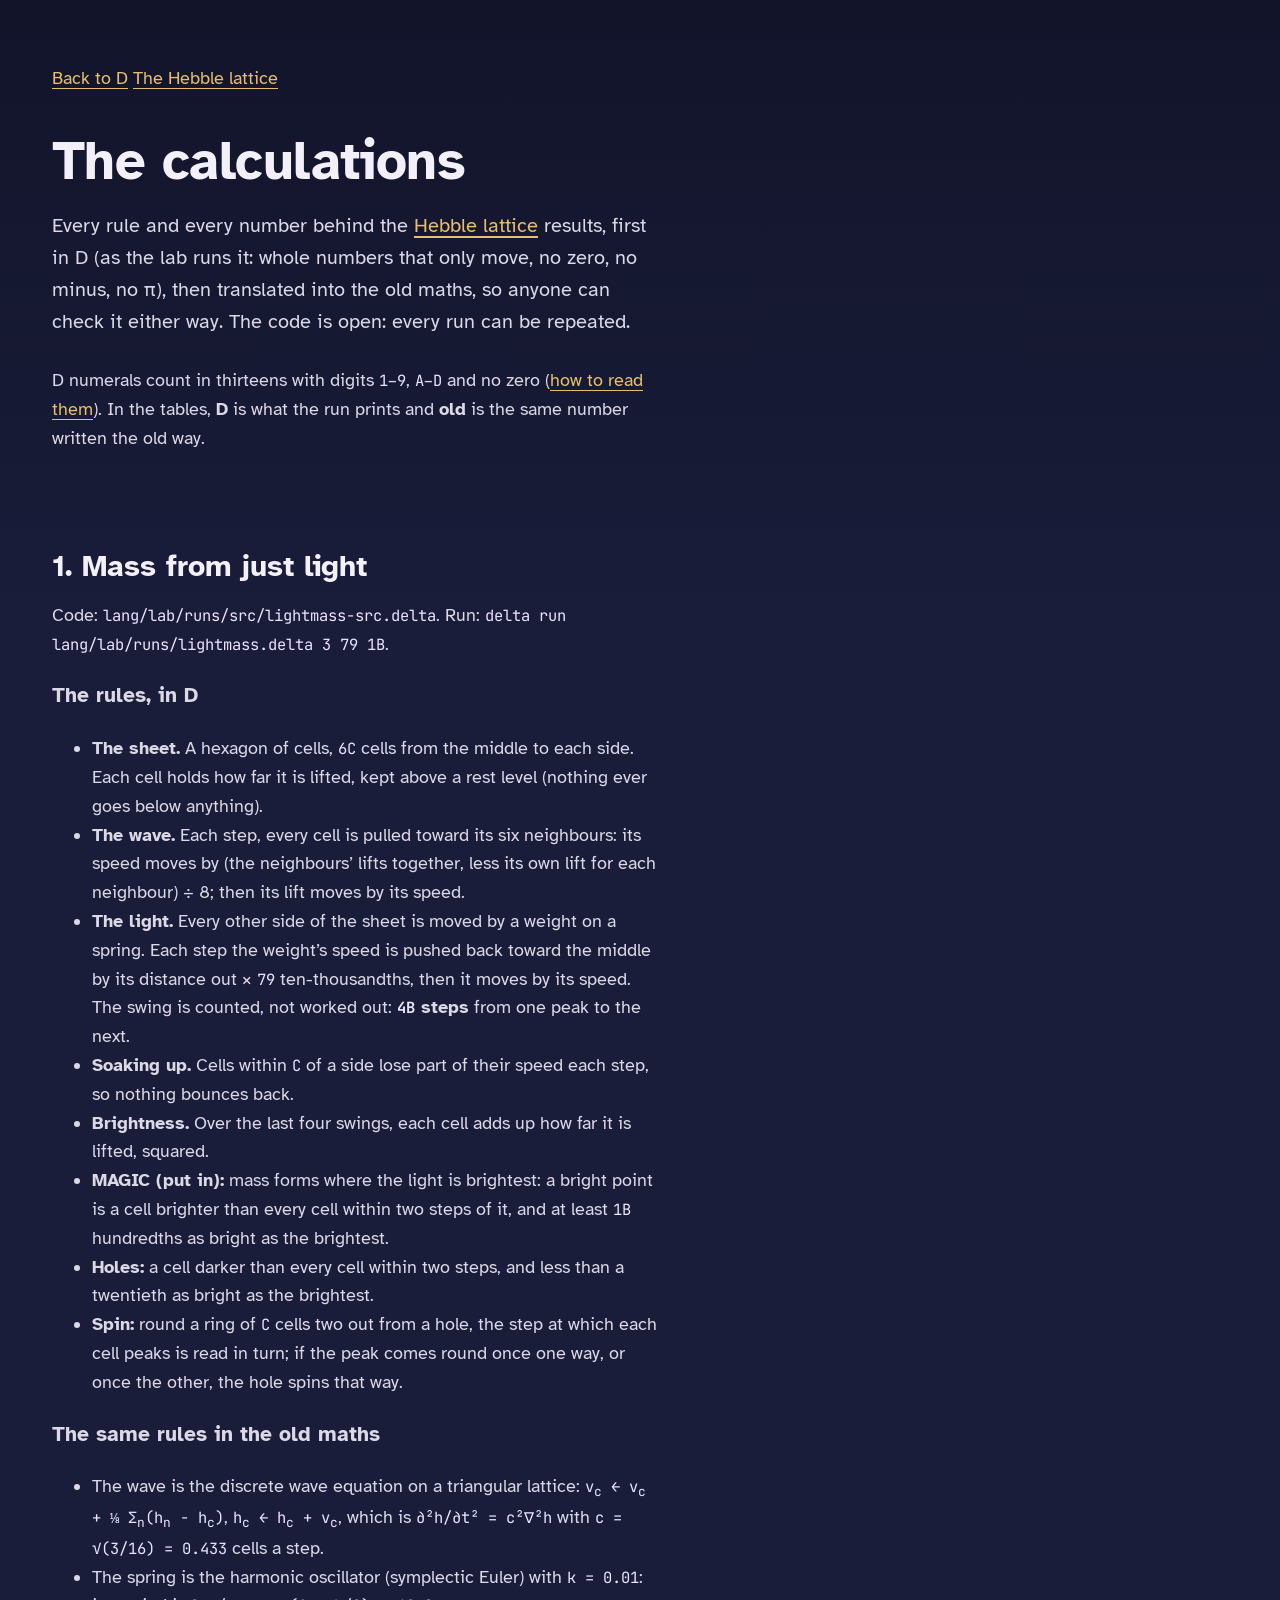
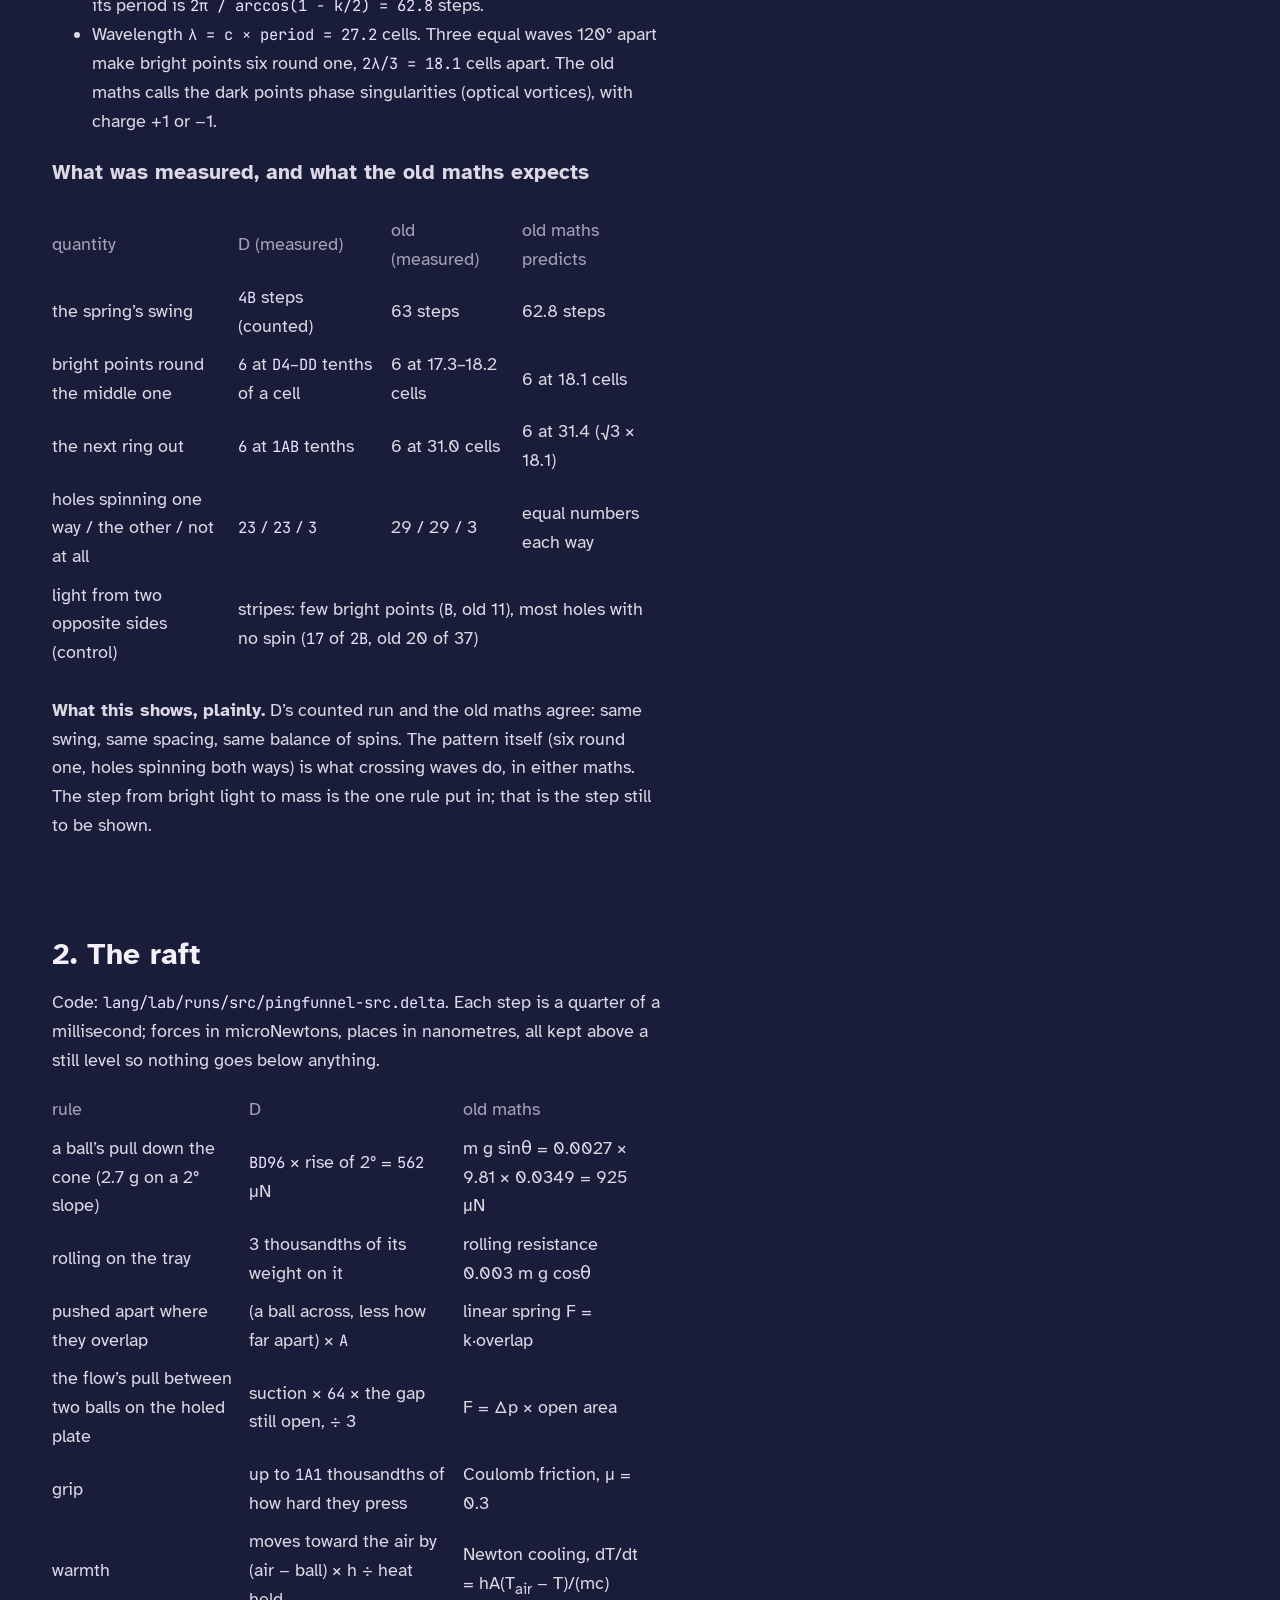
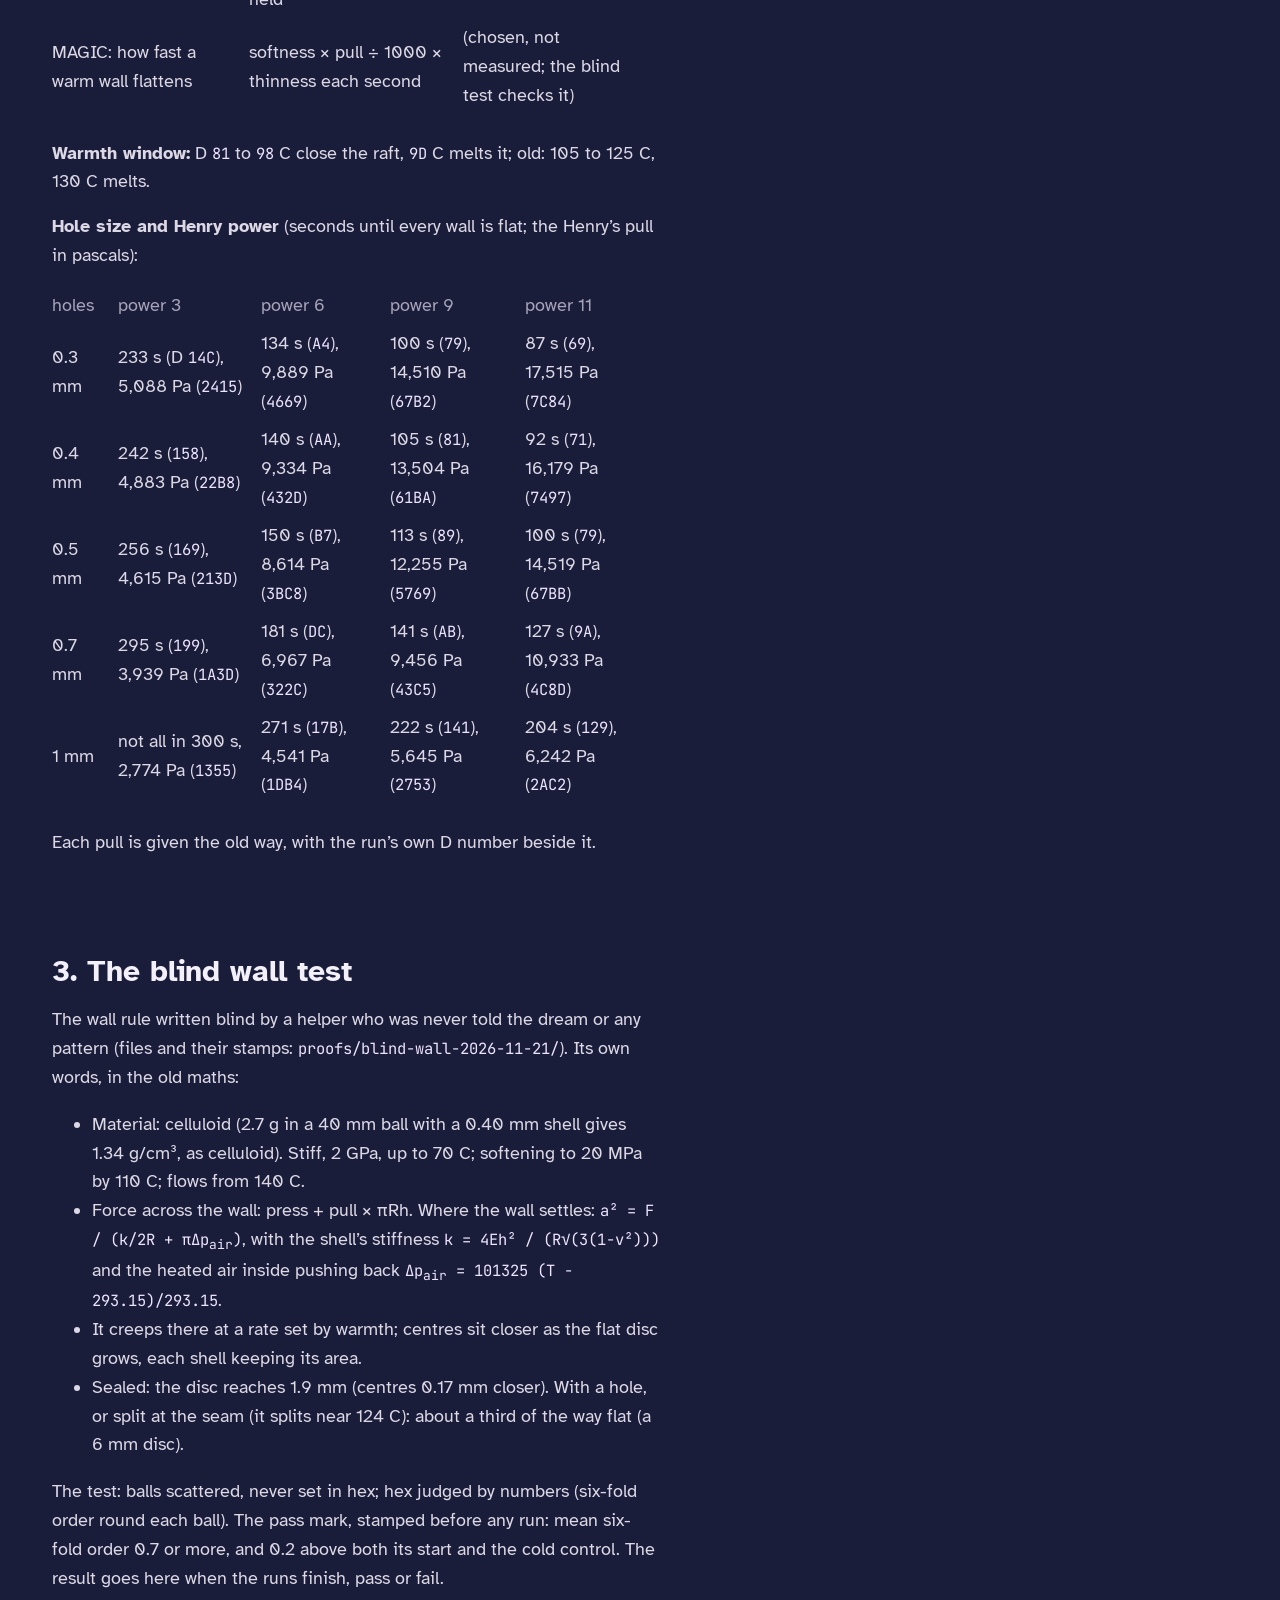
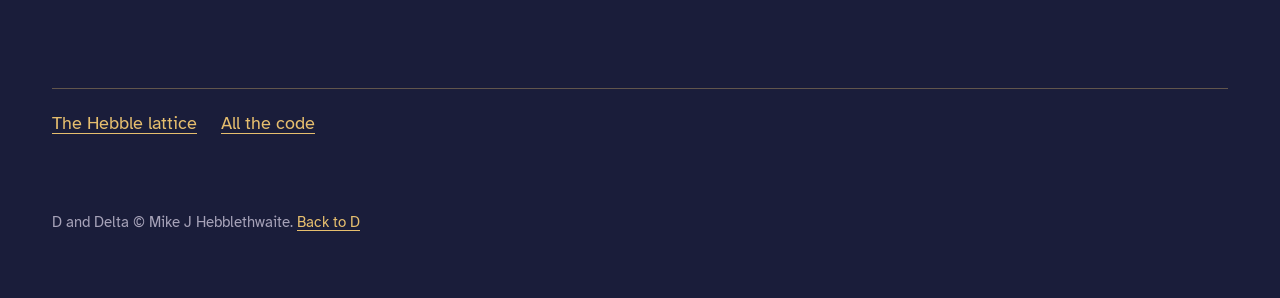
==== site/calcs.html @ 8d214ade "site: the calculations page (every rule and number in D and the old maths: lightmass agrees with the" ====
<!doctype html>
<html lang="en-GB">
<head>
<meta charset="utf-8">
<meta name="viewport" content="width=device-width, initial-scale=1">
<title>The calculations: Delta lab</title>
<meta name="description" content="Every rule and number behind the Hebble lattice lab results, in D maths and translated into the old maths, with the code.">
<link rel="preconnect" href="https://fonts.googleapis.com">
<link rel="preconnect" href="https://fonts.gstatic.com" crossorigin>
<link href="https://fonts.googleapis.com/css2?family=Atkinson+Hyperlegible:ital,wght@0,400;0,700;1,400&family=JetBrains+Mono:wght@400;600&display=swap" rel="stylesheet">
<link rel="stylesheet" href="style.css">
</head>
<body>
<div class="page">
  <nav><a href="index.html">Back to D</a> <a href="hebble.html">The Hebble lattice</a></nav>

  <section id="calcs">
    <h1>The calculations</h1>
    <p class="lede">Every rule and every number behind the <a href="hebble.html">Hebble lattice</a> results, first in D (as
      the lab runs it: whole numbers that only move, no zero, no minus, no &pi;), then translated into the old maths, so
      anyone can check it either way. The code is open: every run can be repeated.</p>
    <p>D numerals count in thirteens with digits <code>1</code>&ndash;<code>9</code>, <code>A</code>&ndash;<code>D</code> and no
      zero (<a href="help-numerals.html">how to read them</a>). In the tables, <b>D</b> is what the run prints and <b>old</b>
      is the same number written the old way.</p>
  </section>

  <section id="light">
    <h2>1. Mass from just light</h2>
    <p>Code: <code>lang/lab/runs/src/lightmass-src.delta</code>. Run: <code>delta run lang/lab/runs/lightmass.delta 3 79 1B</code>.</p>
    <h3>The rules, in D</h3>
    <ul>
      <li><b>The sheet.</b> A hexagon of cells, <code>6C</code> cells from the middle to each side. Each cell holds how far it
        is lifted, kept above a rest level (nothing ever goes below anything).</li>
      <li><b>The wave.</b> Each step, every cell is pulled toward its six neighbours: its speed moves by (the neighbours&rsquo;
        lifts together, less its own lift for each neighbour) &divide; 8; then its lift moves by its speed.</li>
      <li><b>The light.</b> Every other side of the sheet is moved by a weight on a spring. Each step the weight&rsquo;s speed
        is pushed back toward the middle by its distance out &times; <code>79</code> ten-thousandths, then it moves by its
        speed. The swing is counted, not worked out: <b><code>4B</code> steps</b> from one peak to the next.</li>
      <li><b>Soaking up.</b> Cells within <code>C</code> of a side lose part of their speed each step, so nothing bounces back.</li>
      <li><b>Brightness.</b> Over the last four swings, each cell adds up how far it is lifted, squared.</li>
      <li><b>MAGIC (put in):</b> mass forms where the light is brightest: a bright point is a cell brighter than every cell
        within two steps of it, and at least <code>1B</code> hundredths as bright as the brightest.</li>
      <li><b>Holes:</b> a cell darker than every cell within two steps, and less than a twentieth as bright as the brightest.</li>
      <li><b>Spin:</b> round a ring of <code>C</code> cells two out from a hole, the step at which each cell peaks is read in
        turn; if the peak comes round once one way, or once the other, the hole spins that way.</li>
    </ul>
    <h3>The same rules in the old maths</h3>
    <ul>
      <li>The wave is the discrete wave equation on a triangular lattice:
        <code>v<sub>c</sub> &larr; v<sub>c</sub> + &frac18; &Sigma;<sub>n</sub>(h<sub>n</sub> &minus; h<sub>c</sub>)</code>,
        <code>h<sub>c</sub> &larr; h<sub>c</sub> + v<sub>c</sub></code>, which is
        <code>&part;&sup2;h/&part;t&sup2; = c&sup2;&nabla;&sup2;h</code> with <code>c = &radic;(3/16) = 0.433</code> cells a step.</li>
      <li>The spring is the harmonic oscillator (symplectic Euler) with <code>k = 0.01</code>: its period is
        <code>2&pi; / arccos(1 &minus; k/2) = 62.8</code> steps.</li>
      <li>Wavelength <code>&lambda; = c &times; period = 27.2</code> cells. Three equal waves 120&deg; apart make bright points six
        round one, <code>2&lambda;/3 = 18.1</code> cells apart. The old maths calls the dark points phase singularities
        (optical vortices), with charge +1 or &minus;1.</li>
    </ul>
    <h3>What was measured, and what the old maths expects</h3>
    <table>
      <tr><th>quantity</th><th>D (measured)</th><th>old (measured)</th><th>old maths predicts</th></tr>
      <tr><td>the spring&rsquo;s swing</td><td><code>4B</code> steps (counted)</td><td>63 steps</td><td>62.8 steps</td></tr>
      <tr><td>bright points round the middle one</td><td><code>6</code> at <code>D4</code>&ndash;<code>DD</code> tenths of a cell</td><td>6 at 17.3&ndash;18.2 cells</td><td>6 at 18.1 cells</td></tr>
      <tr><td>the next ring out</td><td><code>6</code> at <code>1AB</code> tenths</td><td>6 at 31.0 cells</td><td>6 at 31.4 (&radic;3 &times; 18.1)</td></tr>
      <tr><td>holes spinning one way / the other / not at all</td><td><code>23</code> / <code>23</code> / <code>3</code></td><td>29 / 29 / 3</td><td>equal numbers each way</td></tr>
      <tr><td>light from two opposite sides (control)</td><td colspan="3">stripes: few bright points (<code>B</code>, old 11), most holes with no spin (<code>17</code> of <code>2B</code>, old 20 of 37)</td></tr>
    </table>
    <p><b>What this shows, plainly.</b> D&rsquo;s counted run and the old maths agree: same swing, same spacing, same balance of
      spins. The pattern itself (six round one, holes spinning both ways) is what crossing waves do, in either maths. The
      step from bright light to mass is the one rule put in; that is the step still to be shown.</p>
  </section>

  <section id="raft">
    <h2>2. The raft</h2>
    <p>Code: <code>lang/lab/runs/src/pingfunnel-src.delta</code>. Each step is a quarter of a millisecond; forces in
      microNewtons, places in nanometres, all kept above a still level so nothing goes below anything.</p>
    <table>
      <tr><th>rule</th><th>D</th><th>old maths</th></tr>
      <tr><td>a ball&rsquo;s pull down the cone (2.7 g on a 2&deg; slope)</td><td><code>BD96</code> &times; rise of 2&deg; = <code>562</code> &mu;N</td><td>m g sin&theta; = 0.0027 &times; 9.81 &times; 0.0349 = 925 &mu;N</td></tr>
      <tr><td>rolling on the tray</td><td>3 thousandths of its weight on it</td><td>rolling resistance 0.003 m g cos&theta;</td></tr>
      <tr><td>pushed apart where they overlap</td><td>(a ball across, less how far apart) &times; <code>A</code></td><td>linear spring F = k&middot;overlap</td></tr>
      <tr><td>the flow&rsquo;s pull between two balls on the holed plate</td><td>suction &times; <code>64</code> &times; the gap still open, &divide; 3</td><td>F = &Delta;p &times; open area</td></tr>
      <tr><td>grip</td><td>up to <code>1A1</code> thousandths of how hard they press</td><td>Coulomb friction, &mu; = 0.3</td></tr>
      <tr><td>warmth</td><td>moves toward the air by (air &minus; ball) &times; h &divide; heat held</td><td>Newton cooling, dT/dt = hA(T<sub>air</sub> &minus; T)/(mc)</td></tr>
      <tr><td>MAGIC: how fast a warm wall flattens</td><td>softness &times; pull &divide; 1000 &times; thinness each second</td><td>(chosen, not measured; the blind test checks it)</td></tr>
    </table>
    <p><b>Warmth window:</b> D <code>81</code> to <code>98</code> C close the raft, <code>9D</code> C melts it; old: 105 to 125 C, 130 C melts.</p>
    <p><b>Hole size and Henry power</b> (seconds until every wall is flat; the Henry&rsquo;s pull in pascals):</p>
    <table>
      <tr><th>holes</th><th>power 3</th><th>power 6</th><th>power 9</th><th>power 11</th></tr>
      <tr><td>0.3 mm</td><td>233 s (D <code>14C</code>), 5,088 Pa (<code>2415</code>)</td><td>134 s (<code>A4</code>), 9,889 Pa (<code>4669</code>)</td><td>100 s (<code>79</code>), 14,510 Pa (<code>67B2</code>)</td><td>87 s (<code>69</code>), 17,515 Pa (<code>7C84</code>)</td></tr>
      <tr><td>0.4 mm</td><td>242 s (<code>158</code>), 4,883 Pa (<code>22B8</code>)</td><td>140 s (<code>AA</code>), 9,334 Pa (<code>432D</code>)</td><td>105 s (<code>81</code>), 13,504 Pa (<code>61BA</code>)</td><td>92 s (<code>71</code>), 16,179 Pa (<code>7497</code>)</td></tr>
      <tr><td>0.5 mm</td><td>256 s (<code>169</code>), 4,615 Pa (<code>213D</code>)</td><td>150 s (<code>B7</code>), 8,614 Pa (<code>3BC8</code>)</td><td>113 s (<code>89</code>), 12,255 Pa (<code>5769</code>)</td><td>100 s (<code>79</code>), 14,519 Pa (<code>67BB</code>)</td></tr>
      <tr><td>0.7 mm</td><td>295 s (<code>199</code>), 3,939 Pa (<code>1A3D</code>)</td><td>181 s (<code>DC</code>), 6,967 Pa (<code>322C</code>)</td><td>141 s (<code>AB</code>), 9,456 Pa (<code>43C5</code>)</td><td>127 s (<code>9A</code>), 10,933 Pa (<code>4C8D</code>)</td></tr>
      <tr><td>1 mm</td><td>not all in 300 s, 2,774 Pa (<code>1355</code>)</td><td>271 s (<code>17B</code>), 4,541 Pa (<code>1DB4</code>)</td><td>222 s (<code>141</code>), 5,645 Pa (<code>2753</code>)</td><td>204 s (<code>129</code>), 6,242 Pa (<code>2AC2</code>)</td></tr>
    </table>
    <p>Each pull is given the old way, with the run&rsquo;s own D number beside it.</p>
  </section>

  <section id="blind">
    <h2>3. The blind wall test</h2>
    <p>The wall rule written blind by a helper who was never told the dream or any pattern (files and their stamps:
      <code>proofs/blind-wall-2026-11-21/</code>). Its own words, in the old maths:</p>
    <ul>
      <li>Material: celluloid (2.7 g in a 40 mm ball with a 0.40 mm shell gives 1.34 g/cm&sup3;, as celluloid). Stiff, 2 GPa,
        up to 70 C; softening to 20 MPa by 110 C; flows from 140 C.</li>
      <li>Force across the wall: press + pull &times; &pi;Rh. Where the wall settles:
        <code>a&sup2; = F / (k/2R + &pi;&Delta;p<sub>air</sub>)</code>, with the shell&rsquo;s stiffness
        <code>k = 4Eh&sup2; / (R&radic;(3(1&minus;&nu;&sup2;)))</code> and the heated air inside pushing back
        <code>&Delta;p<sub>air</sub> = 101325 (T &minus; 293.15)/293.15</code>.</li>
      <li>It creeps there at a rate set by warmth; centres sit closer as the flat disc grows, each shell keeping its area.</li>
      <li>Sealed: the disc reaches 1.9 mm (centres 0.17 mm closer). With a hole, or split at the seam (it splits near 124 C):
        about a third of the way flat (a 6 mm disc).</li>
    </ul>
    <p>The test: balls scattered, never set in hex; hex judged by numbers (six-fold order round each ball). The pass mark,
      stamped before any run: mean six-fold order 0.7 or more, and 0.2 above both its start and the cold control. The
      result goes here when the runs finish, pass or fail.</p>
  </section>

  <nav class="pager"><a href="hebble.html">The Hebble lattice</a> <a href="https://github.com/mikehebblethwaite-hub/d-math">All the code</a></nav>
</div>
<footer class="site"><p>D and Delta &copy; Mike J Hebblethwaite. <a href="index.html">Back to D</a></p></footer>
</body>
</html>
---- site/style.css ----
@font-face { font-family: "D Angle"; src: url("fonts/d-angle.ttf") format("truetype"); font-display: swap; }

:root {
  --night: #1A1D3A;      /* night over the stones */
  --night-deep: #12142A;
  --stone: #DCD8E6;      /* words */
  --stone-dim: #A6A2B8;
  --gold: #E6BE6E;       /* the ring */
  --heat: #FF8A3D;
  --current: #7DB4FF;
  --chem: #B48CF0;
  --measure: 38rem;
}

* { box-sizing: border-box; }
html { background: var(--night-deep); }
body {
  margin: 0;
  color: var(--stone);
  background: linear-gradient(var(--night-deep), var(--night) 40rem);
  font: 1.125rem/1.6 "Atkinson Hyperlegible", system-ui, sans-serif;
}
a { color: var(--gold); text-underline-offset: 0.2em; }
a:hover { color: #F3D49A; }
a:focus-visible, button:focus-visible { outline: 3px solid var(--current); outline-offset: 3px; border-radius: 2px; }
code, pre { font-family: "JetBrains Mono", ui-monospace, monospace; font-size: 0.86em; }
code { color: #EDE4FF; }
.dn { font-family: "D Angle", "Atkinson Hyperlegible", sans-serif; letter-spacing: 0.06em; }

/* the hero: the emblem, alive, and the first words beside it */
.hero {
  display: grid;
  grid-template-columns: minmax(16rem, 30rem) minmax(0, var(--measure));
  gap: clamp(1.5rem, 5vw, 4rem);
  align-items: center;
  max-width: 76rem;
  margin: 0 auto;
  padding: clamp(2rem, 7vw, 6rem) 1.25rem clamp(2rem, 5vw, 4rem);
}
#emblem { width: 100%; aspect-ratio: 1; display: block; }
h1 {
  font-size: clamp(2.6rem, 6vw, 4.4rem);
  line-height: 1.05;
  font-weight: 700;
  letter-spacing: -0.01em;
  margin: 0 0 1.25rem;
  color: #F4F0FA;
}
.lede { font-size: 1.25rem; color: var(--stone); margin: 0 0 1.75rem; }
.go { display: flex; flex-wrap: wrap; gap: 1rem 1.5rem; margin: 0; }
.go a {
  display: inline-block;
  padding: 0.6rem 1.15rem;
  border: 2px solid var(--gold);
  border-radius: 999px;
  text-decoration: none;
  font-weight: 700;
}
.go a:first-child { background: var(--gold); color: var(--night-deep); }
.go a:first-child:hover { background: #F3D49A; }

main { max-width: 76rem; margin: 0 auto; padding: 0 1.25rem; }
section { max-width: var(--measure); margin: 0 0 clamp(3.5rem, 8vw, 6rem); }
h2 { font-size: 1.9rem; line-height: 1.2; margin: 0 0 1rem; color: #F4F0FA; }
p { margin: 0 0 1rem; }

/* the rules: each symbol in its own column, so the eye finds them */
.rules { display: grid; grid-template-columns: max-content 1fr; gap: 0.9rem 1.5rem; margin: 1.5rem 0; }
.rules dt { font-weight: 700; color: #F4F0FA; white-space: nowrap; }
.rules dd { margin: 0; color: var(--stone); }
.sym { display: inline-block; min-width: 2.6rem; color: var(--gold); font-family: "JetBrains Mono", monospace; }

/* the digits, as spirals */
.digits { display: flex; flex-wrap: wrap; gap: 0.5rem 1.1rem; margin: 1.5rem 0 1.75rem; }
.digits figure { margin: 0; text-align: center; }
.digits .dn { display: block; font-size: 2.6rem; line-height: 1.1; color: var(--chem); }
.digits figure:nth-child(3n+1) .dn { color: var(--heat); }
.digits figure:nth-child(3n+2) .dn { color: var(--current); }
.digits figcaption { font-size: 0.85rem; color: var(--stone-dim); }

pre {
  margin: 1.25rem 0 1.5rem;
  padding: 1rem 1.15rem;
  overflow-x: auto;
  background: rgba(8, 9, 22, 0.55);
  border-left: 3px solid var(--current);
  line-height: 1.5;
}
pre.out { border-left-color: var(--gold); color: #EDE4FF; }

.shots { display: grid; gap: 1.5rem; margin: 2rem 0 0; width: min(76rem, calc(100vw - 2.5rem)); grid-template-columns: repeat(auto-fit, minmax(18rem, 1fr)); }
figure { margin: 0; }
figure img { width: 100%; height: auto; display: block; border-radius: 6px; }
figcaption { font-size: 0.95rem; color: var(--stone-dim); margin-top: 0.5rem; }
.wide { width: min(64rem, calc(100vw - 2.5rem)); margin: 1.5rem 0; }

.files { padding: 0; list-style: none; margin: 1rem 0; }
.files li { margin: 0 0 1rem; padding-left: 1.1rem; border-left: 2px solid var(--gold); }

blockquote { margin: 0; padding: 0; }
blockquote p { font-size: 1.45rem; line-height: 1.4; color: #F4F0FA; }
blockquote footer { color: var(--stone-dim); }

footer.site { max-width: 76rem; margin: 0 auto; padding: 2rem 1.25rem 3rem; color: var(--stone-dim); font-size: 0.95rem; }

/* help */
.page { max-width: 76rem; margin: 0 auto; padding: clamp(2rem, 6vw, 4rem) 1.25rem 0; }
.page h1 { font-size: clamp(2.2rem, 5vw, 3.4rem); }
.page nav { margin: 0 0 2.5rem; }
ol.steps { padding-left: 1.4rem; }
ol.steps li { margin: 0 0 1.1rem; }
table { border-collapse: collapse; margin: 1rem 0 1.5rem; }
td, th { padding: 0.3rem 1rem 0.3rem 0; text-align: left; }
th { color: var(--stone-dim); font-weight: 400; }

@media (max-width: 52rem) {
  .hero { grid-template-columns: 1fr; }
  #emblem { max-width: 22rem; margin: 0 auto; }
  .rules { grid-template-columns: 1fr; gap: 0.2rem; }
  .rules dd { margin-bottom: 0.9rem; }
}
@media (prefers-reduced-motion: reduce) { * { scroll-behavior: auto; } }

.pager { display: flex; flex-wrap: wrap; gap: 0.75rem 1.5rem; margin: 2.5rem 0 1rem; padding-top: 1.25rem; border-top: 1px solid rgba(230, 190, 110, 0.35); }
.pager a[rel="next"] { font-weight: 700; }
.helplist li { margin-bottom: 1.25rem; }
.helplist a { font-weight: 700; font-size: 1.15rem; }

figcaption.ddb { font-size: 0.8rem; opacity: 0.75; margin-top: 0.3rem; }
figcaption.ddb code { overflow-wrap: anywhere; }
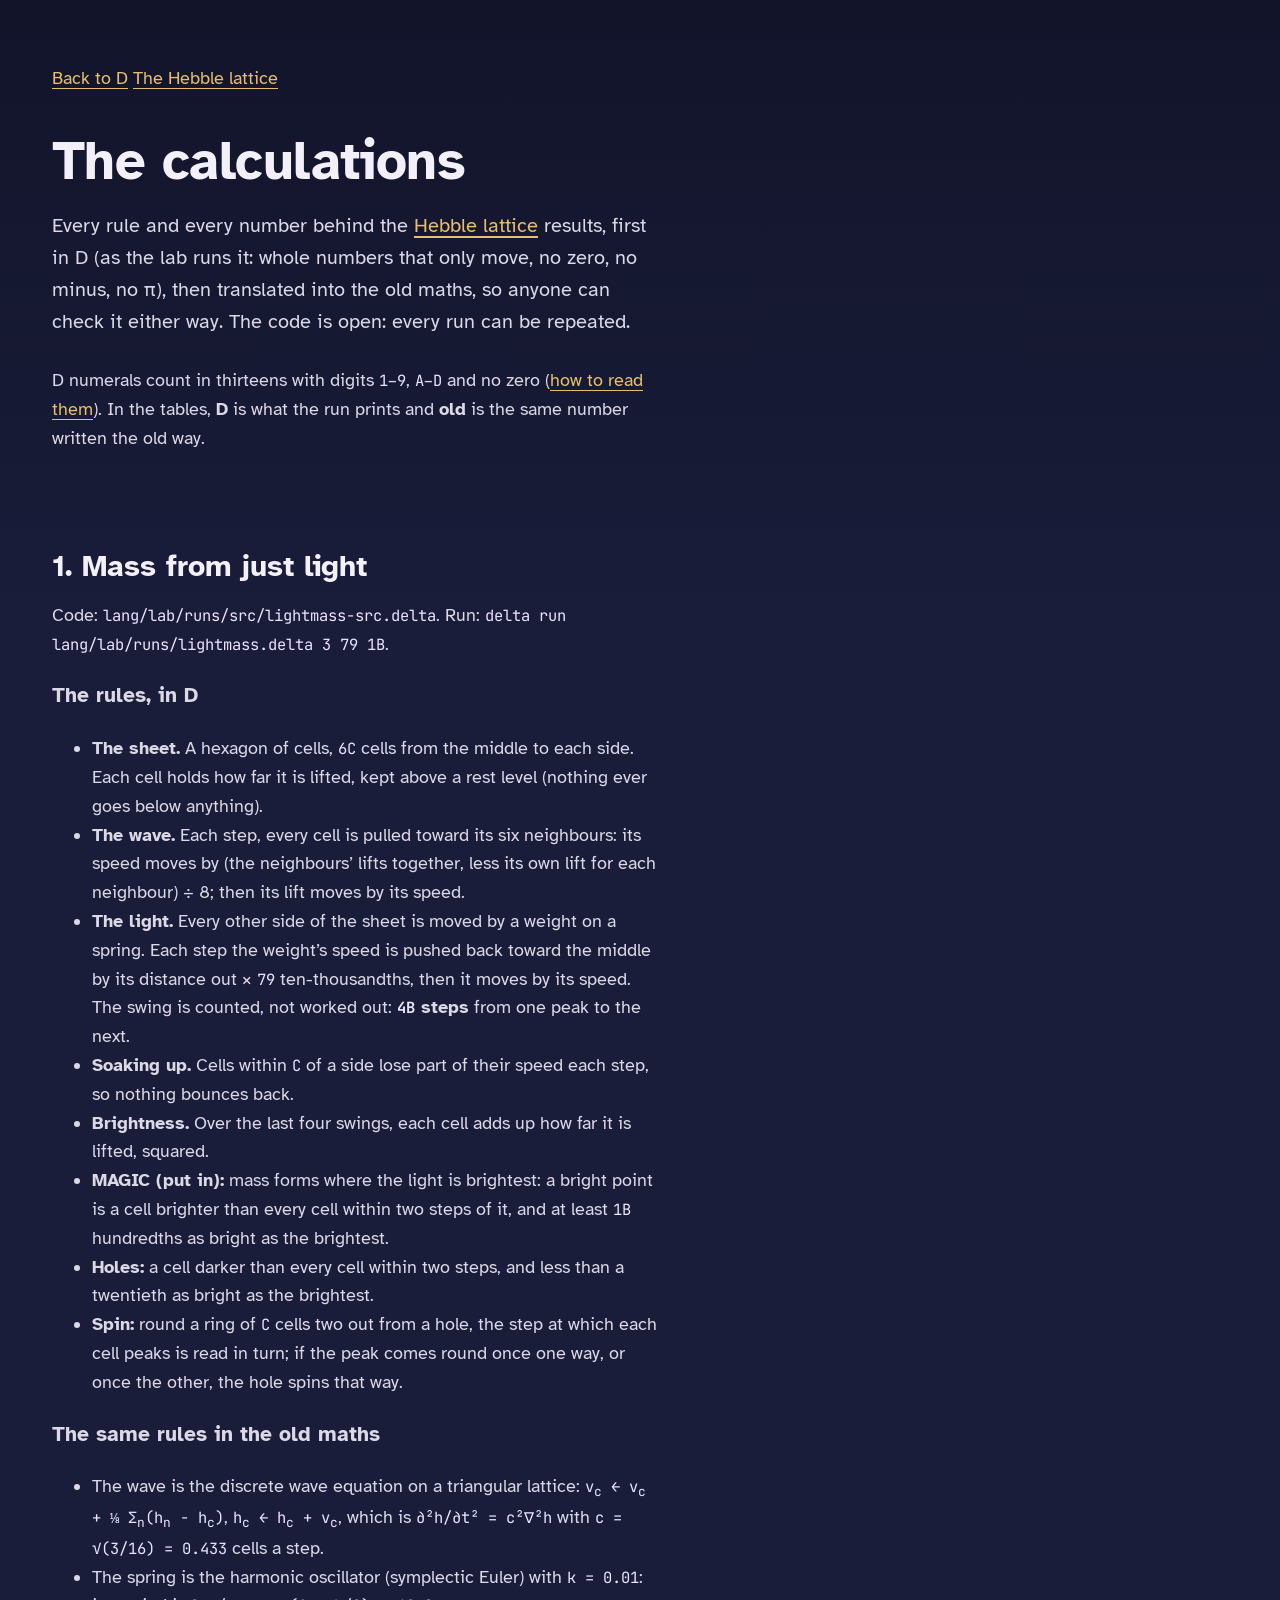
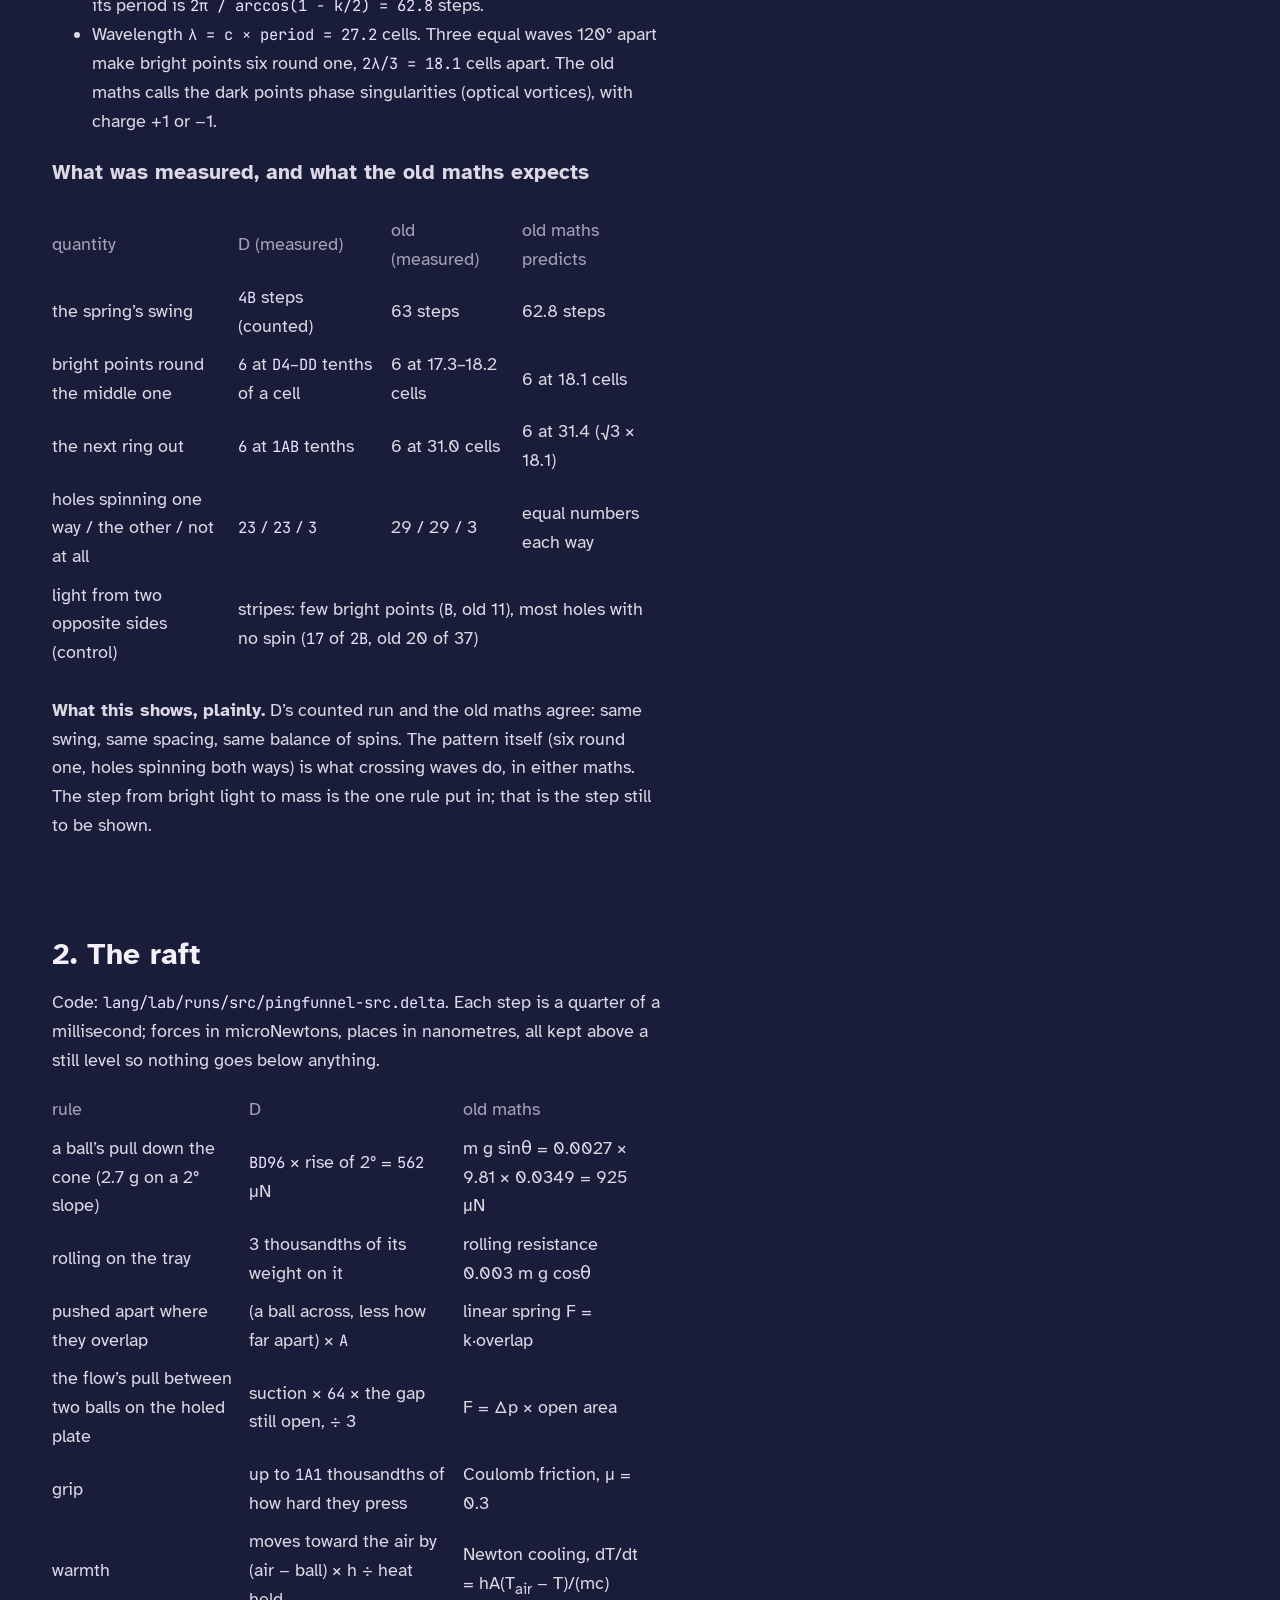
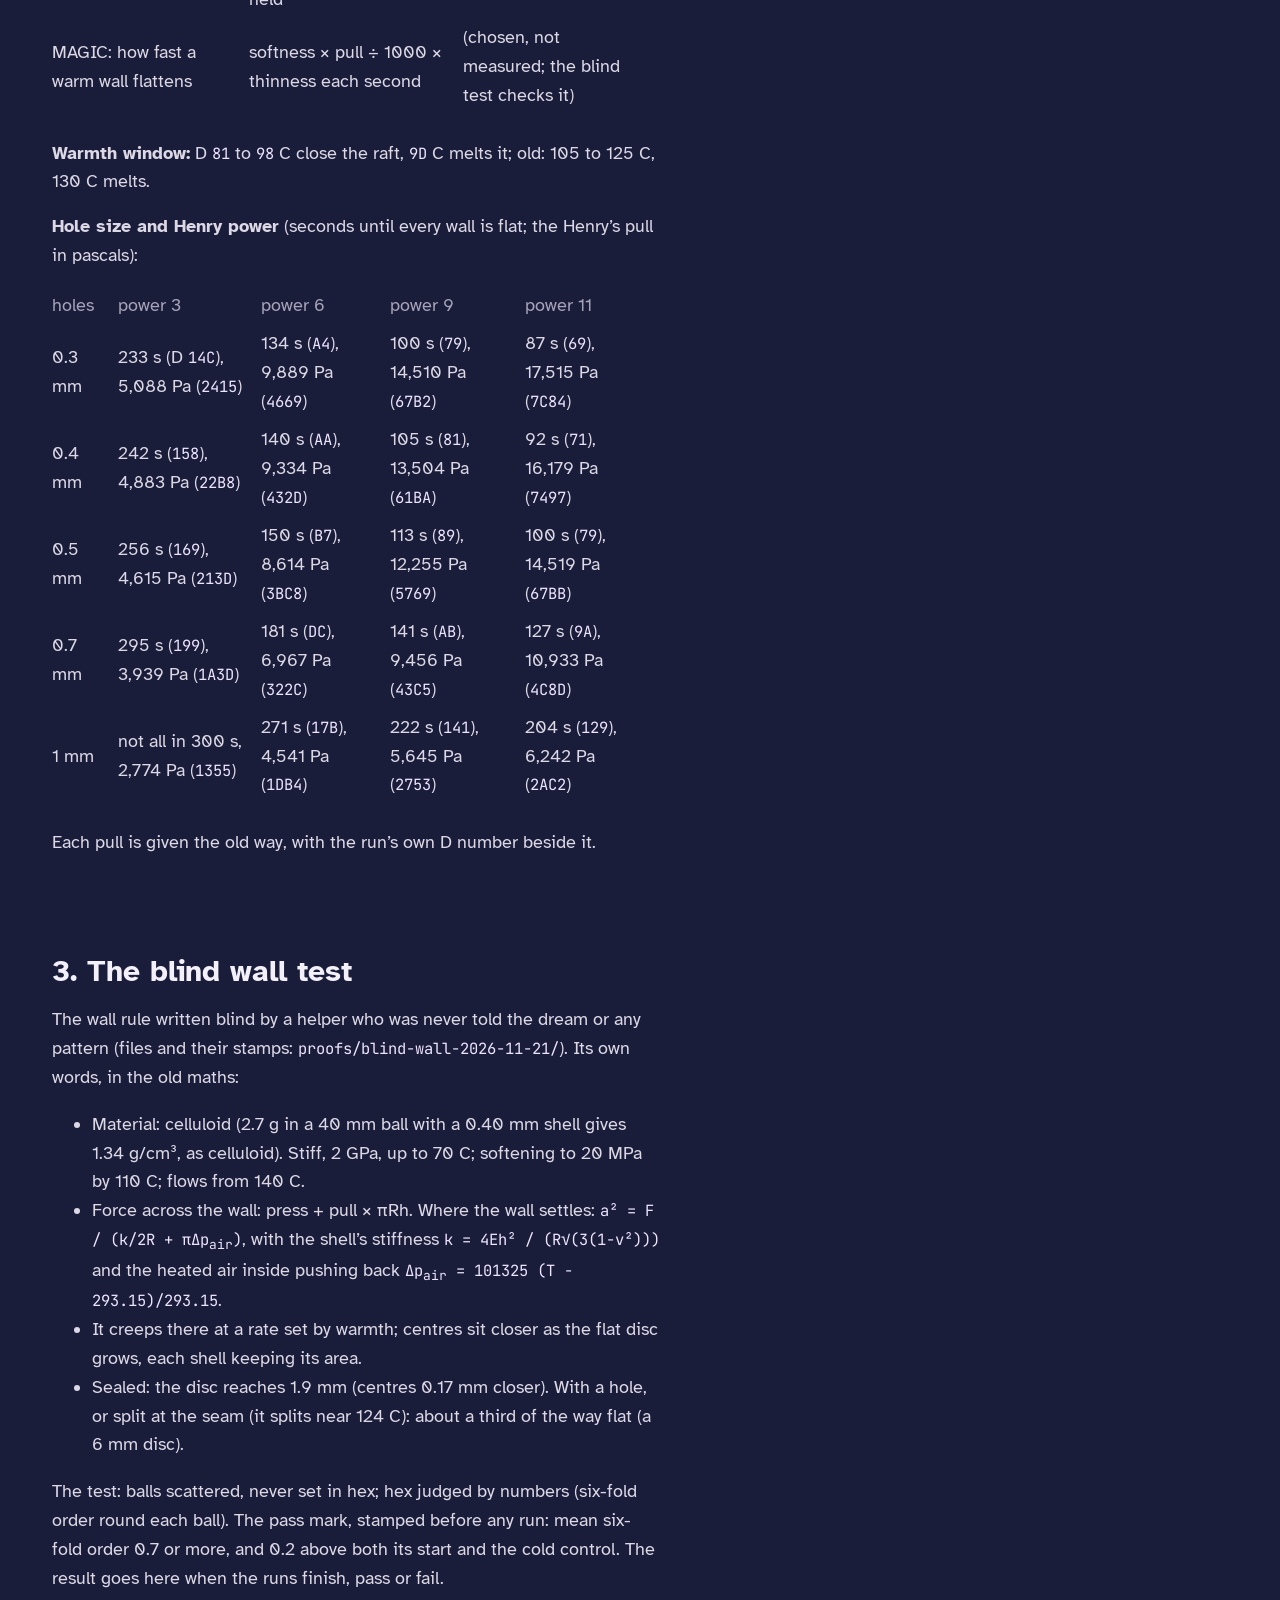
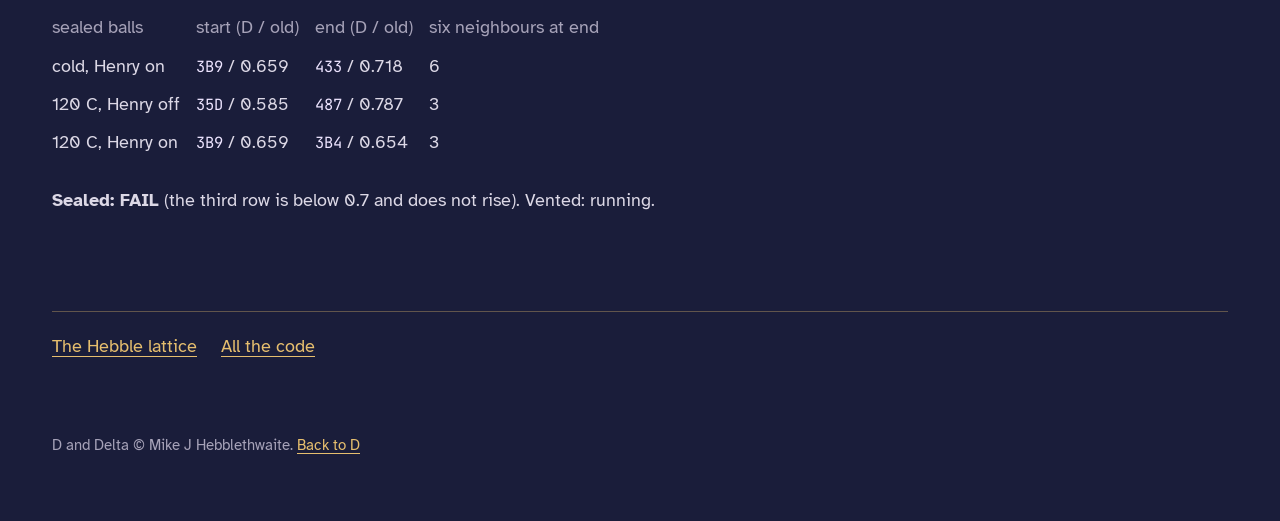
==== commit 1105f079: "site: blind wall test, sealed: FAIL, said plainly on the Hebble and calculations pages Co-Authored-B" ====
--- a/site/calcs.html
+++ b/site/calcs.html
@@ -115,6 +115,13 @@
     <p>The test: balls scattered, never set in hex; hex judged by numbers (six-fold order round each ball). The pass mark,
       stamped before any run: mean six-fold order 0.7 or more, and 0.2 above both its start and the cold control. The
       result goes here when the runs finish, pass or fail.</p>
+    <table>
+      <tr><th>sealed balls</th><th>start (D / old)</th><th>end (D / old)</th><th>six neighbours at end</th></tr>
+      <tr><td>cold, Henry on</td><td><code>3B9</code> / 0.659</td><td><code>433</code> / 0.718</td><td>6</td></tr>
+      <tr><td>120 C, Henry off</td><td><code>35D</code> / 0.585</td><td><code>487</code> / 0.787</td><td>3</td></tr>
+      <tr><td>120 C, Henry on</td><td><code>3B9</code> / 0.659</td><td><code>3B4</code> / 0.654</td><td>3</td></tr>
+    </table>
+    <p><b>Sealed: FAIL</b> (the third row is below 0.7 and does not rise). Vented: running.</p>
   </section>
 
   <nav class="pager"><a href="hebble.html">The Hebble lattice</a> <a href="https://github.com/mikehebblethwaite-hub/d-math">All the code</a></nav>
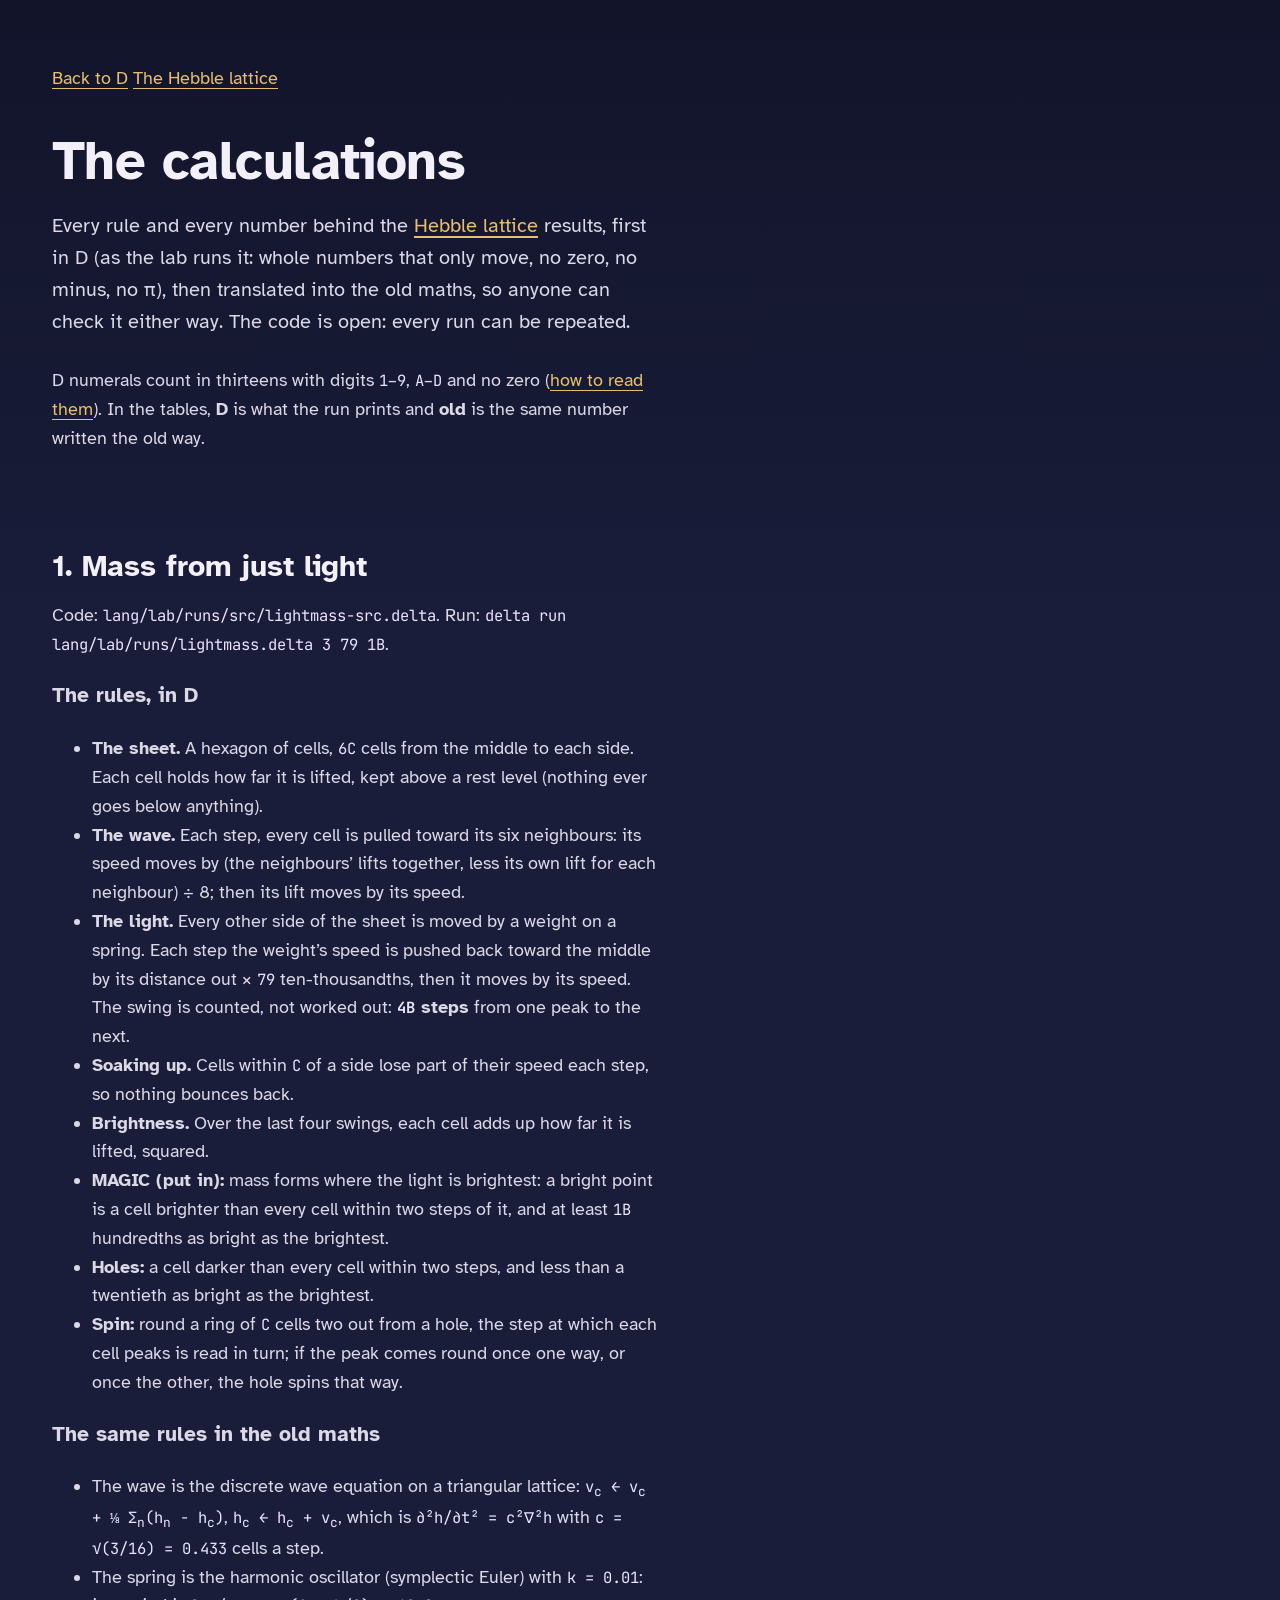
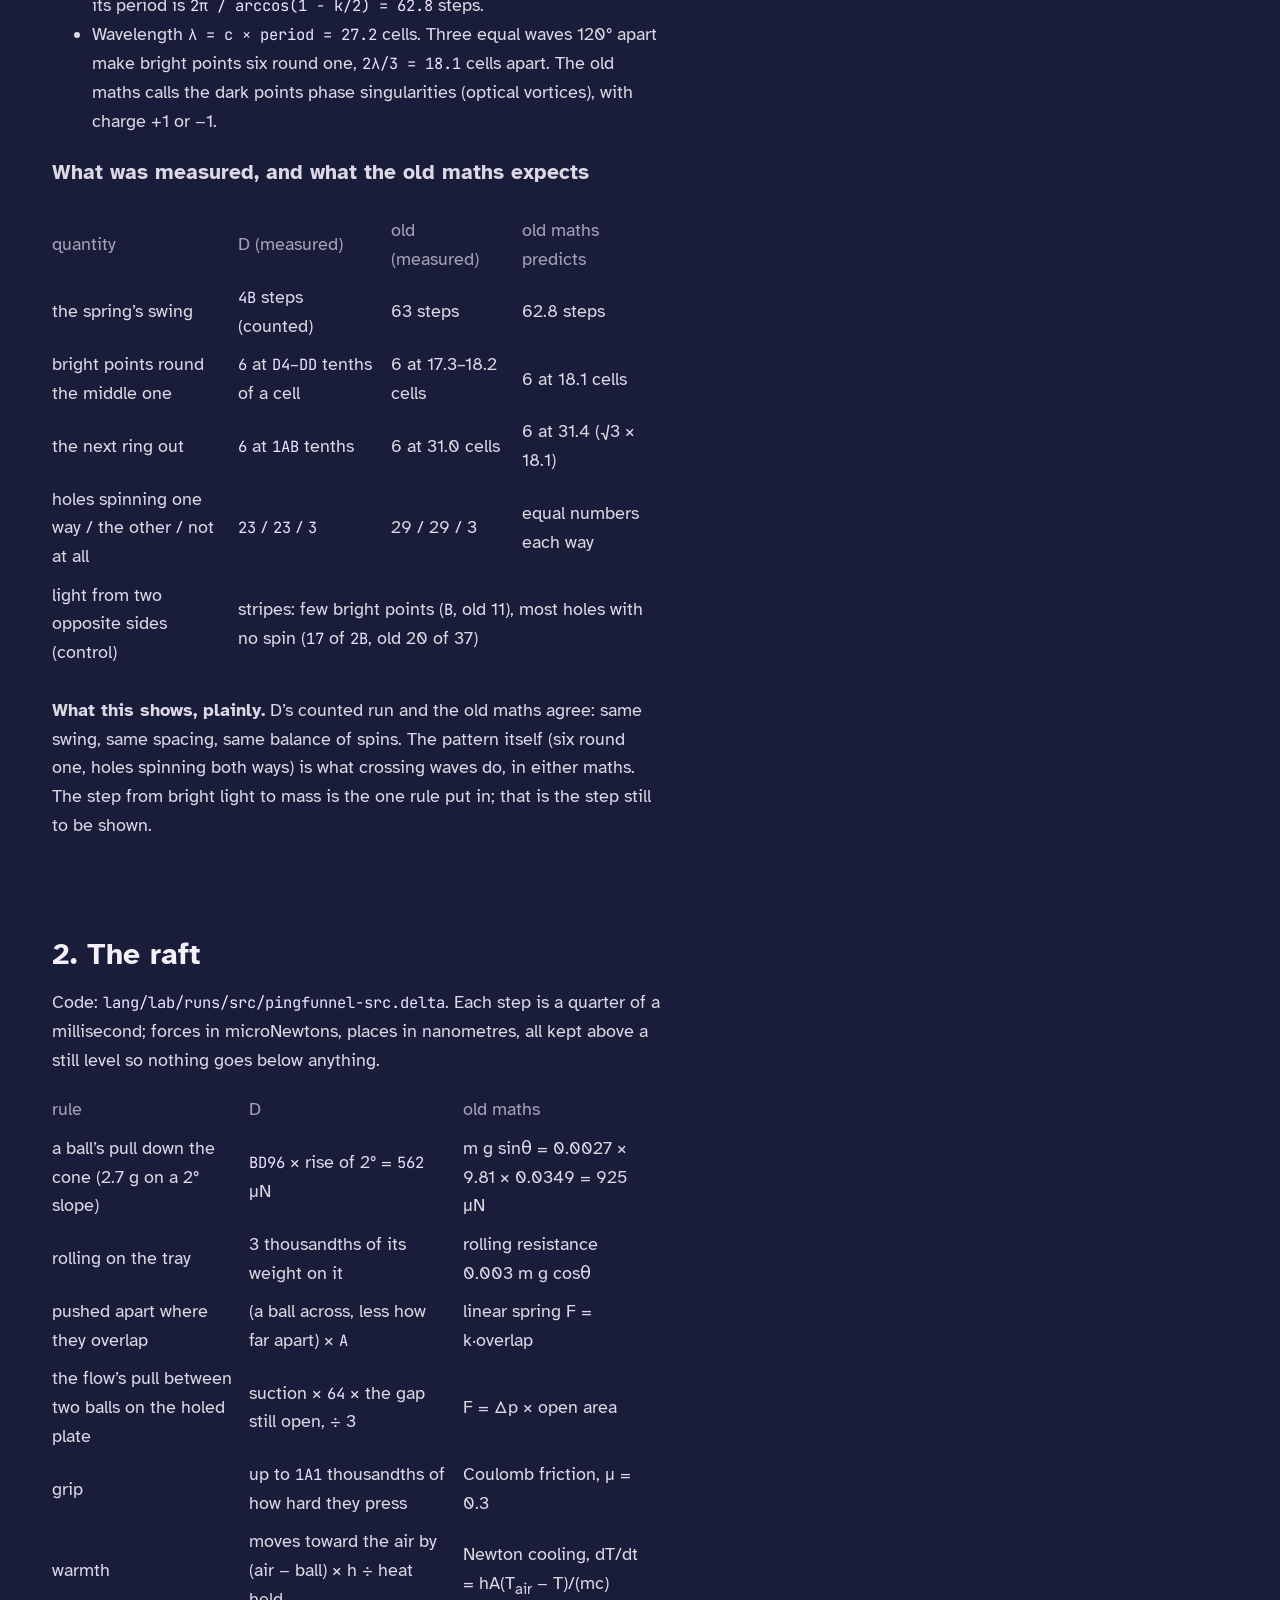
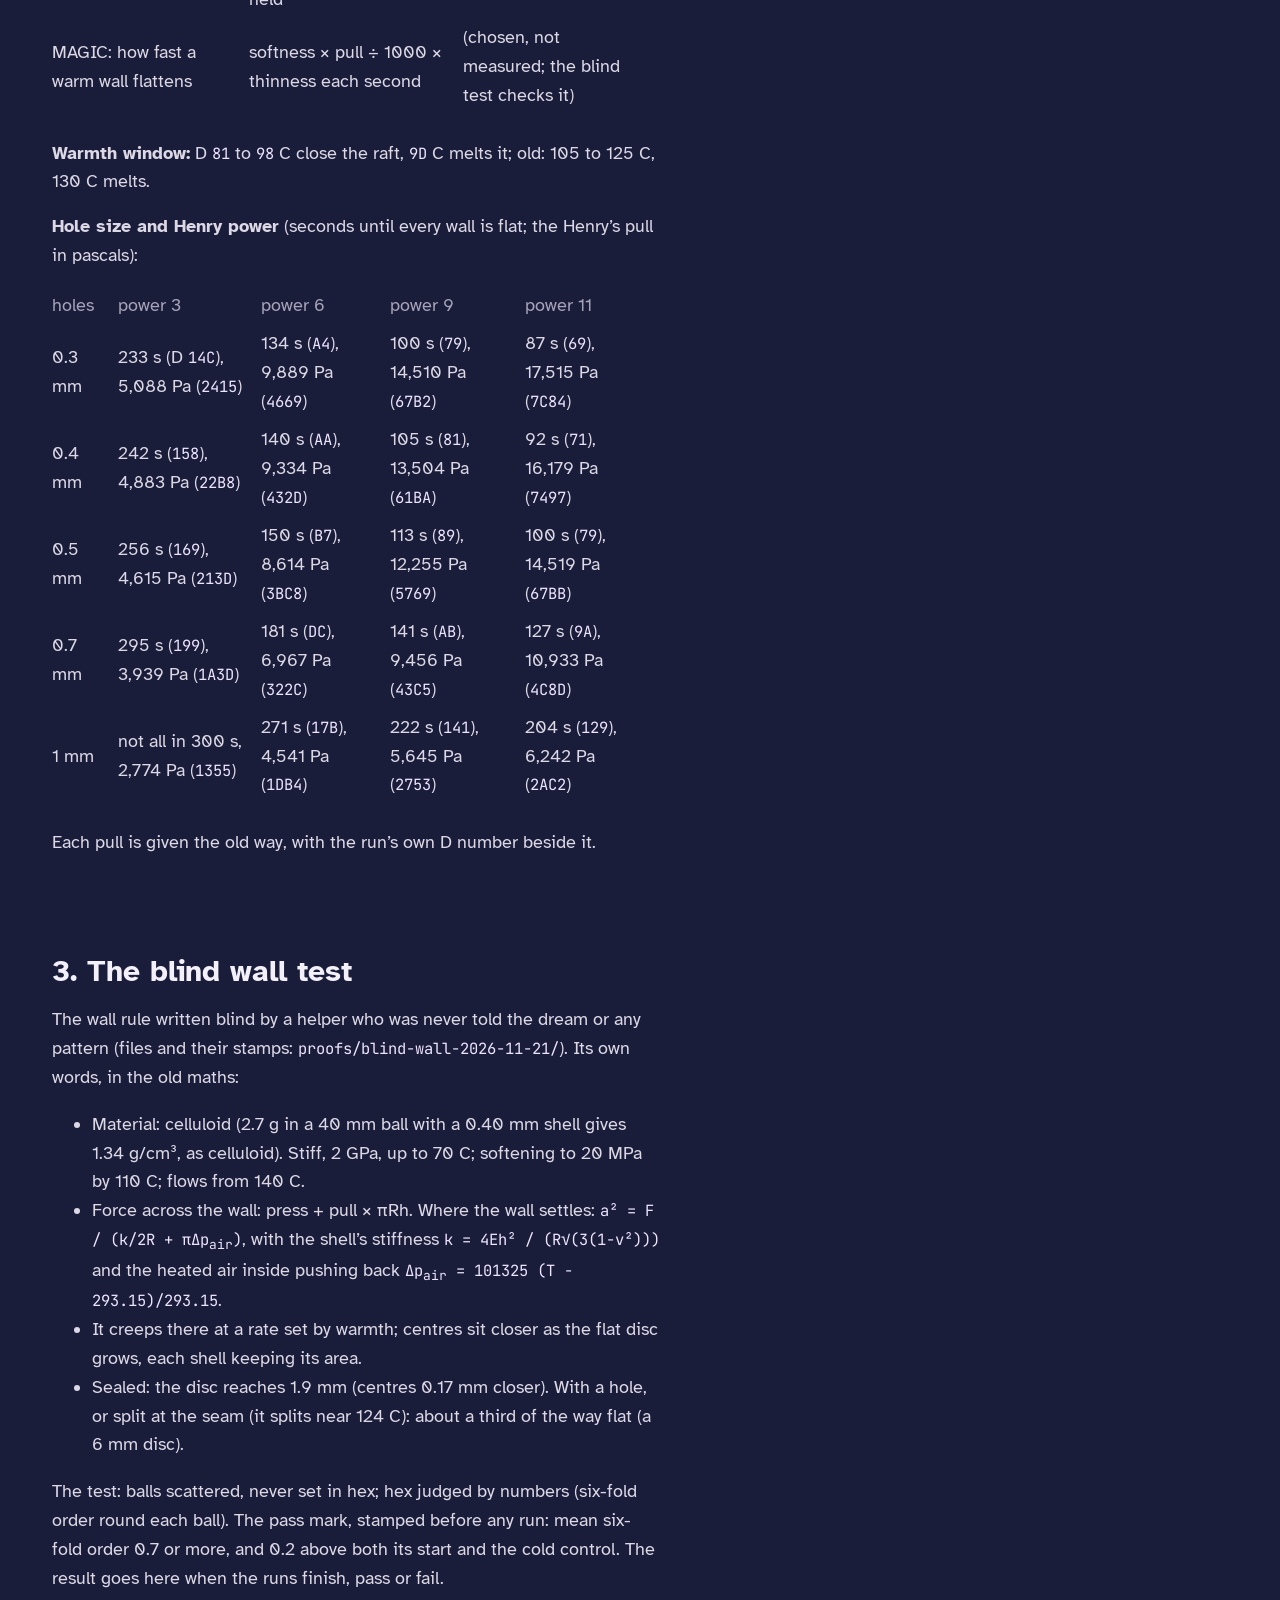
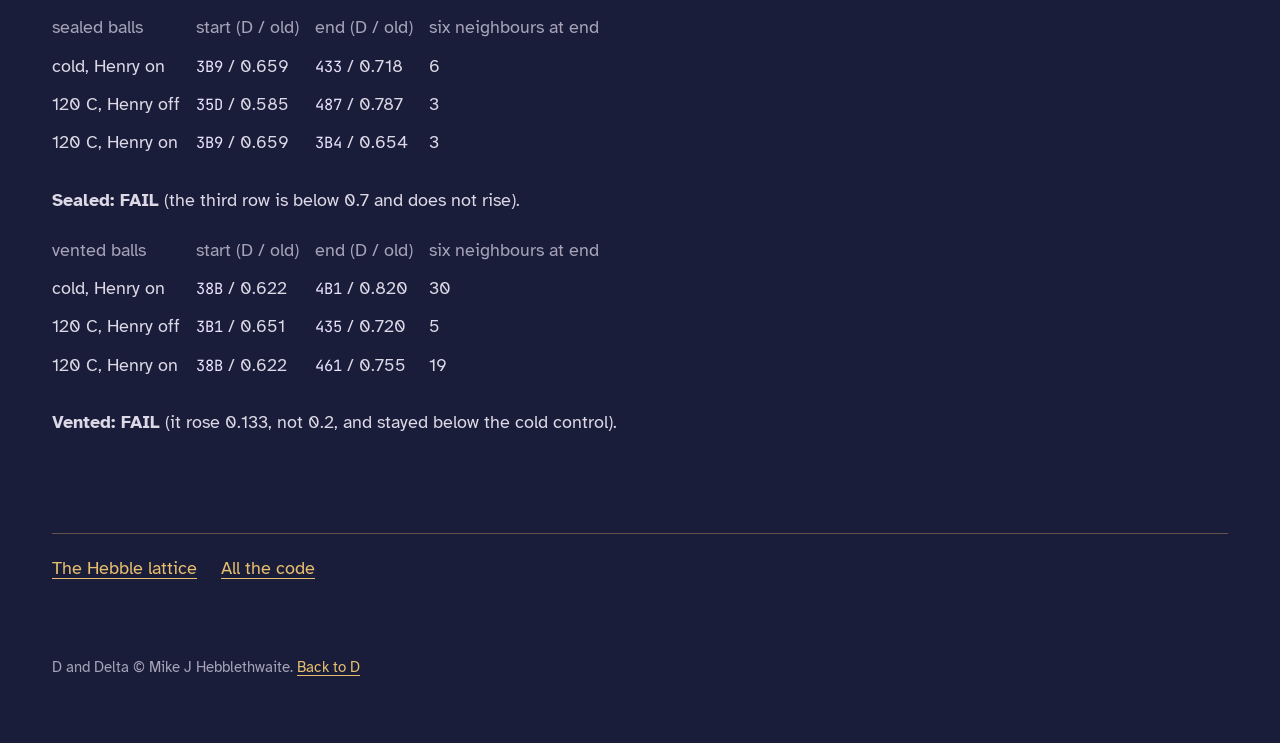
==== commit 8079e9a5: "site: vented blind result (FAIL) on the Hebble and calculations pages Co-Authored-By: Claude Opus 5." ====
--- a/site/calcs.html
+++ b/site/calcs.html
@@ -121,7 +121,14 @@
       <tr><td>120 C, Henry off</td><td><code>35D</code> / 0.585</td><td><code>487</code> / 0.787</td><td>3</td></tr>
       <tr><td>120 C, Henry on</td><td><code>3B9</code> / 0.659</td><td><code>3B4</code> / 0.654</td><td>3</td></tr>
     </table>
-    <p><b>Sealed: FAIL</b> (the third row is below 0.7 and does not rise). Vented: running.</p>
+    <p><b>Sealed: FAIL</b> (the third row is below 0.7 and does not rise).</p>
+    <table>
+      <tr><th>vented balls</th><th>start (D / old)</th><th>end (D / old)</th><th>six neighbours at end</th></tr>
+      <tr><td>cold, Henry on</td><td><code>38B</code> / 0.622</td><td><code>4B1</code> / 0.820</td><td>30</td></tr>
+      <tr><td>120 C, Henry off</td><td><code>3B1</code> / 0.651</td><td><code>435</code> / 0.720</td><td>5</td></tr>
+      <tr><td>120 C, Henry on</td><td><code>38B</code> / 0.622</td><td><code>461</code> / 0.755</td><td>19</td></tr>
+    </table>
+    <p><b>Vented: FAIL</b> (it rose 0.133, not 0.2, and stayed below the cold control).</p>
   </section>
 
   <nav class="pager"><a href="hebble.html">The Hebble lattice</a> <a href="https://github.com/mikehebblethwaite-hub/d-math">All the code</a></nav>
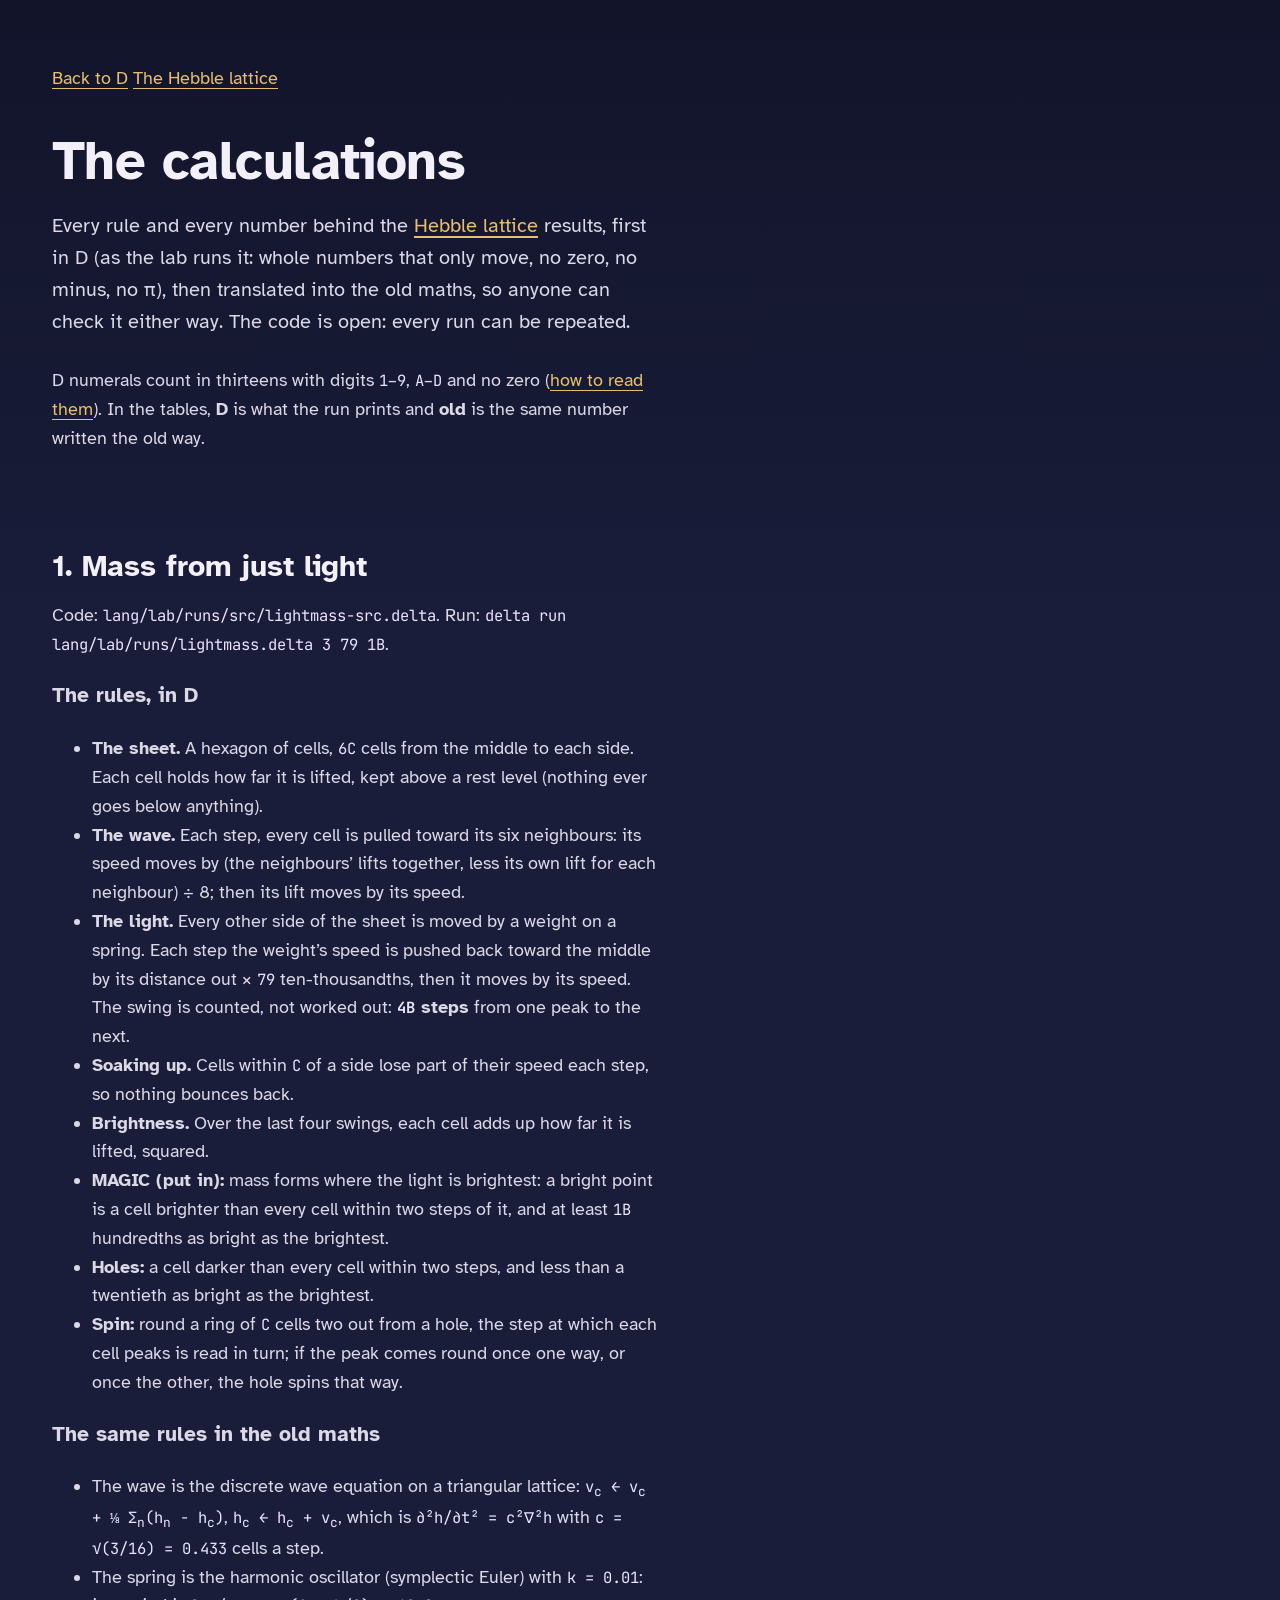
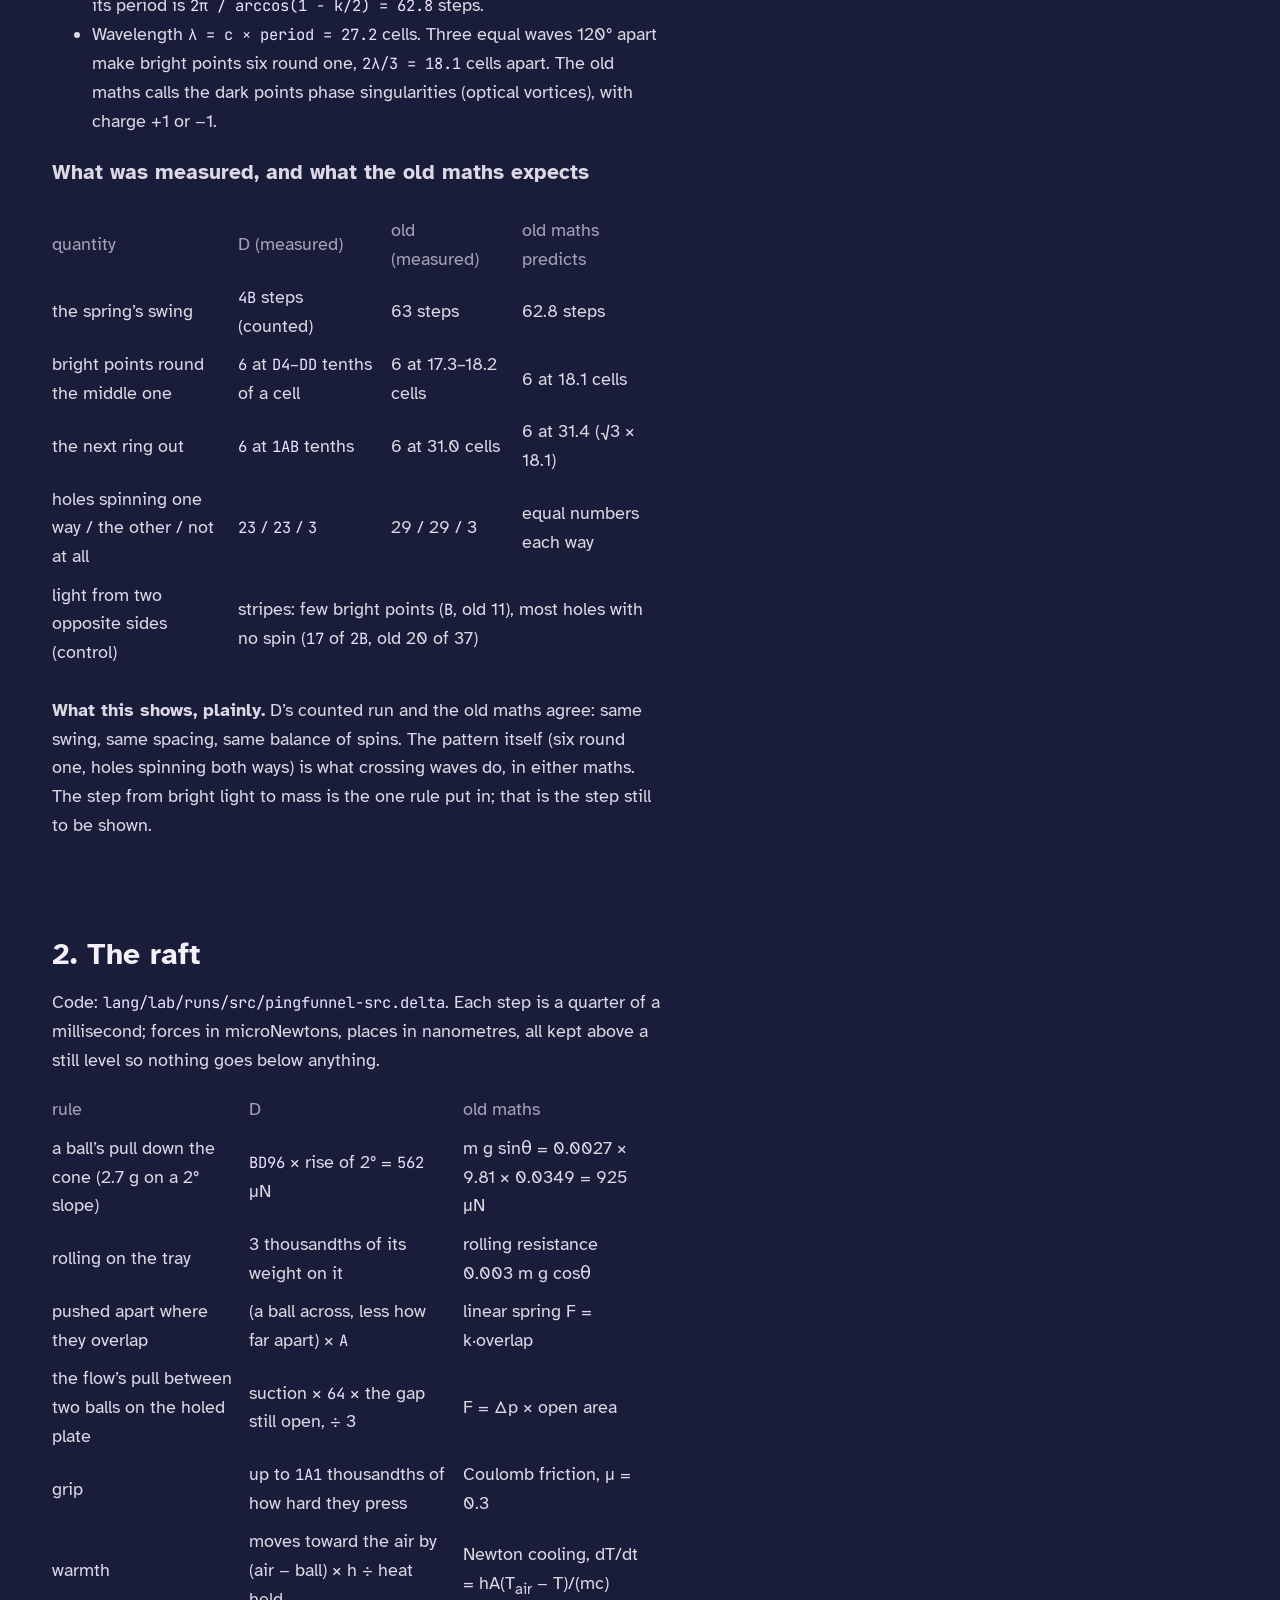
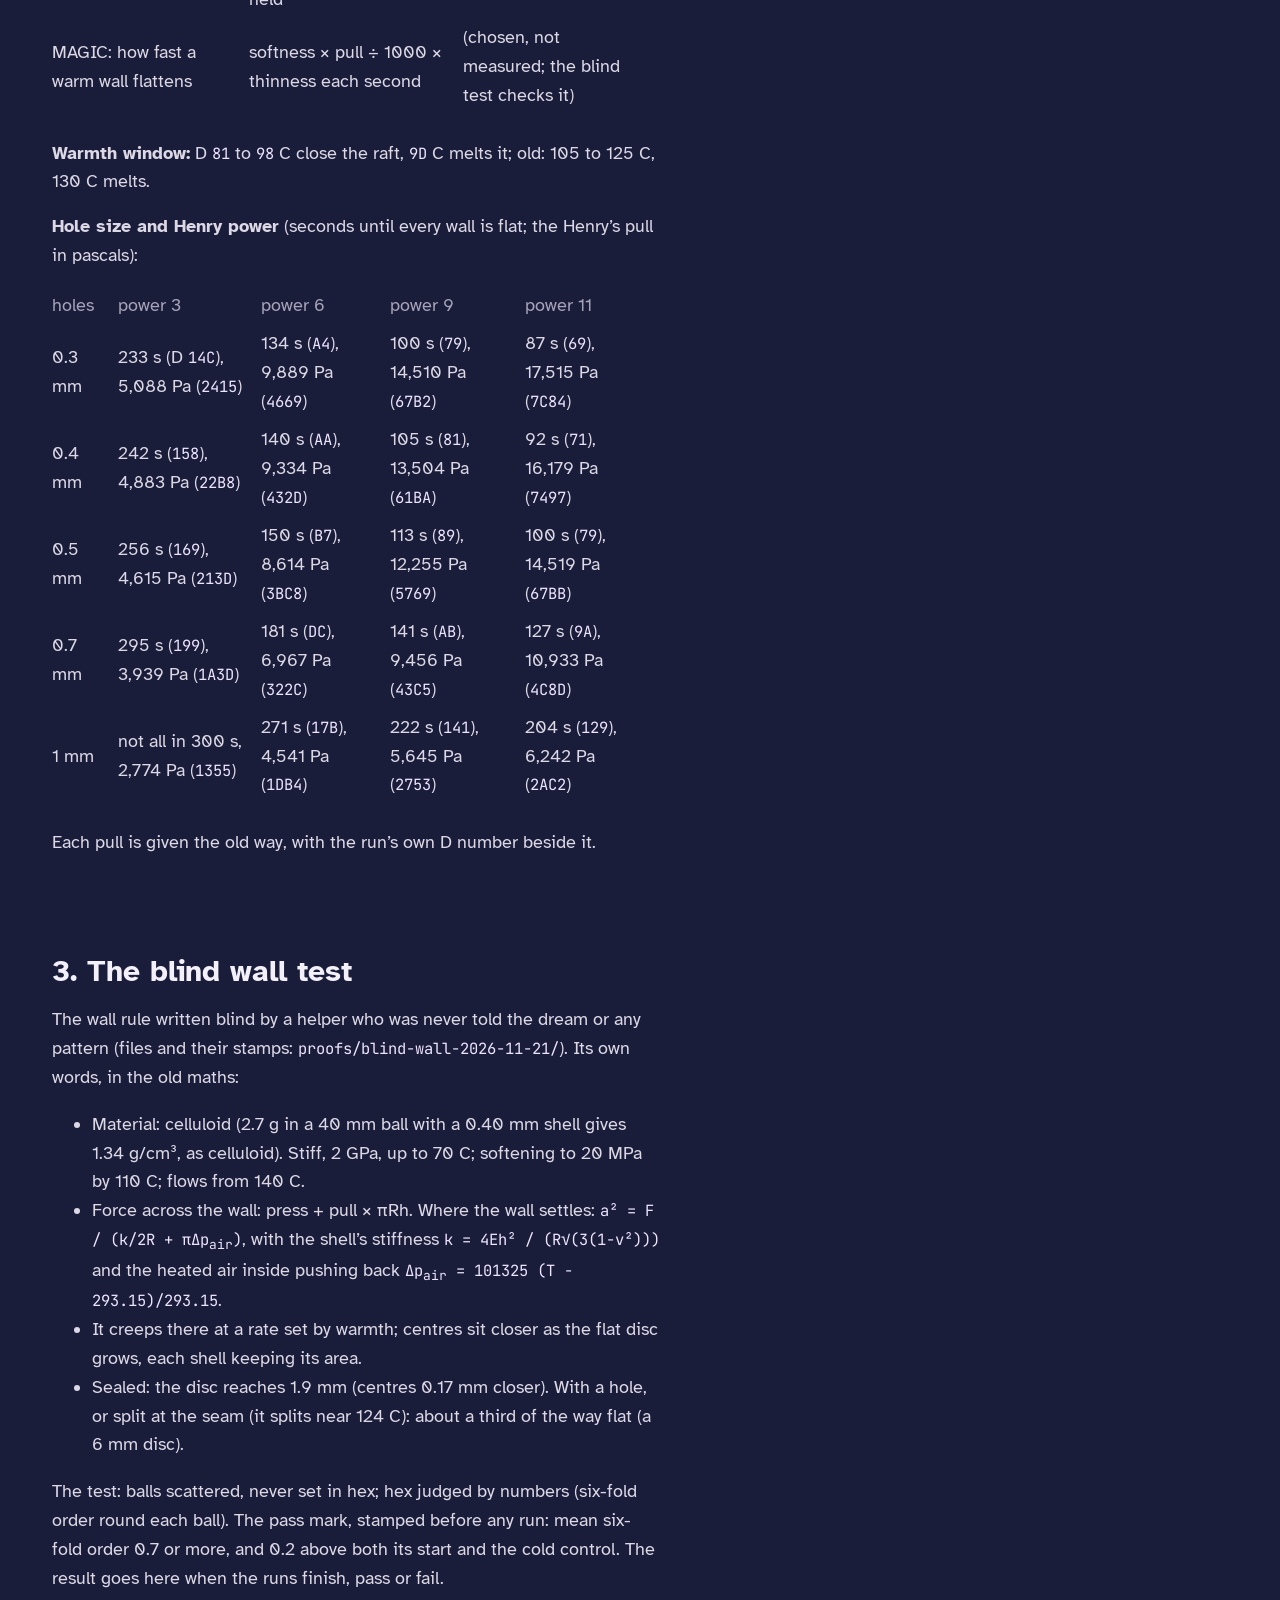
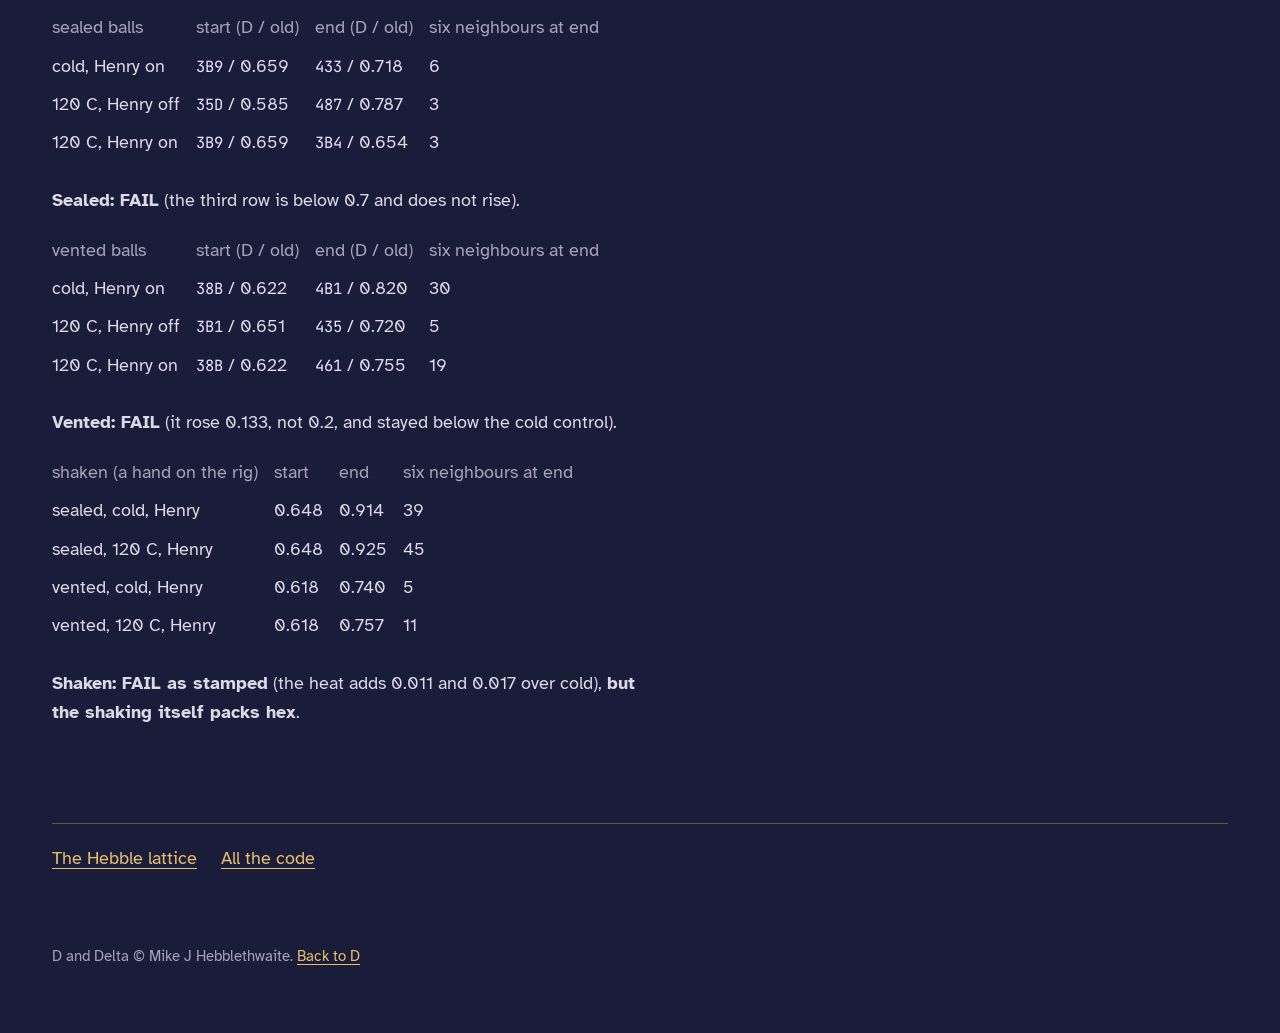
==== commit 04e623cd: "site: the shaking result on the Hebble and calculations pages Co-Authored-By: Claude Opus 5.5 <norep" ====
--- a/site/calcs.html
+++ b/site/calcs.html
@@ -129,6 +129,14 @@
       <tr><td>120 C, Henry on</td><td><code>38B</code> / 0.622</td><td><code>461</code> / 0.755</td><td>19</td></tr>
     </table>
     <p><b>Vented: FAIL</b> (it rose 0.133, not 0.2, and stayed below the cold control).</p>
+    <table>
+      <tr><th>shaken (a hand on the rig)</th><th>start</th><th>end</th><th>six neighbours at end</th></tr>
+      <tr><td>sealed, cold, Henry</td><td>0.648</td><td>0.914</td><td>39</td></tr>
+      <tr><td>sealed, 120 C, Henry</td><td>0.648</td><td>0.925</td><td>45</td></tr>
+      <tr><td>vented, cold, Henry</td><td>0.618</td><td>0.740</td><td>5</td></tr>
+      <tr><td>vented, 120 C, Henry</td><td>0.618</td><td>0.757</td><td>11</td></tr>
+    </table>
+    <p><b>Shaken: FAIL as stamped</b> (the heat adds 0.011 and 0.017 over cold), <b>but the shaking itself packs hex</b>.</p>
   </section>
 
   <nav class="pager"><a href="hebble.html">The Hebble lattice</a> <a href="https://github.com/mikehebblethwaite-hub/d-math">All the code</a></nav>
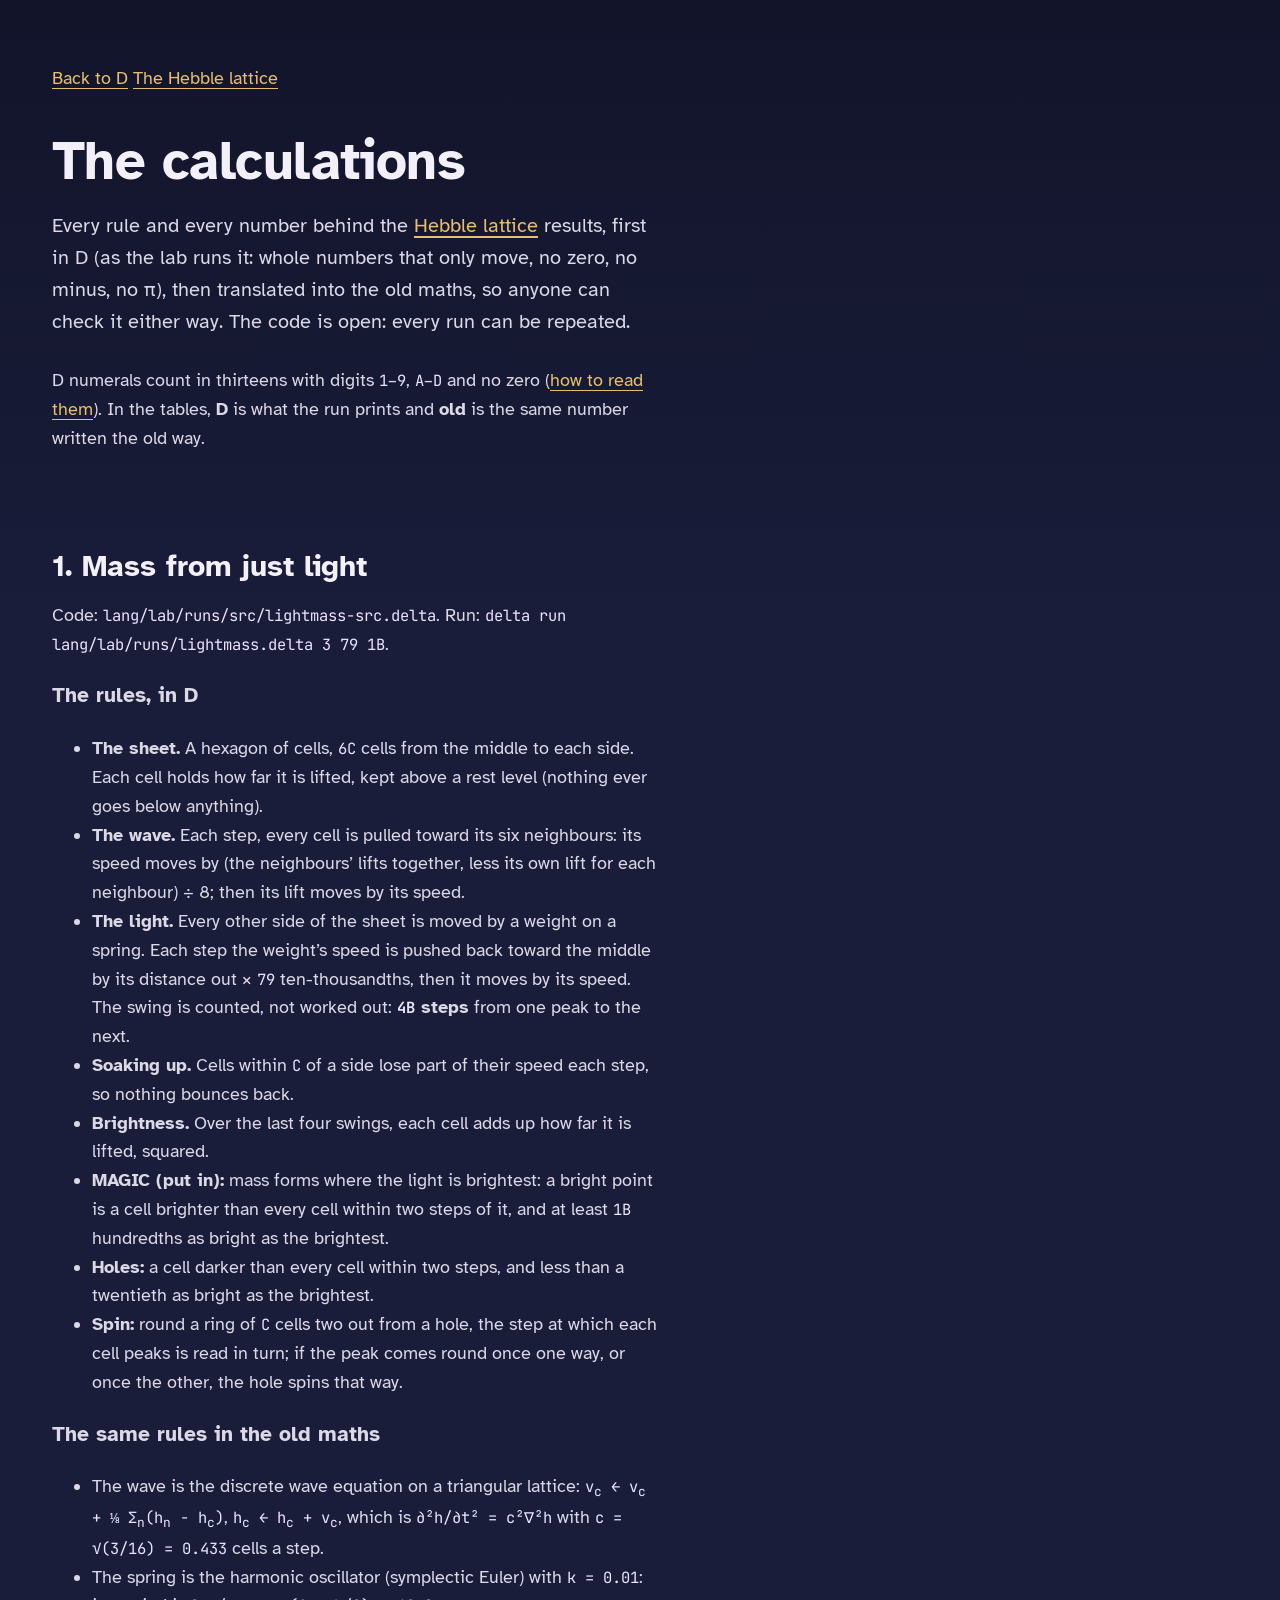
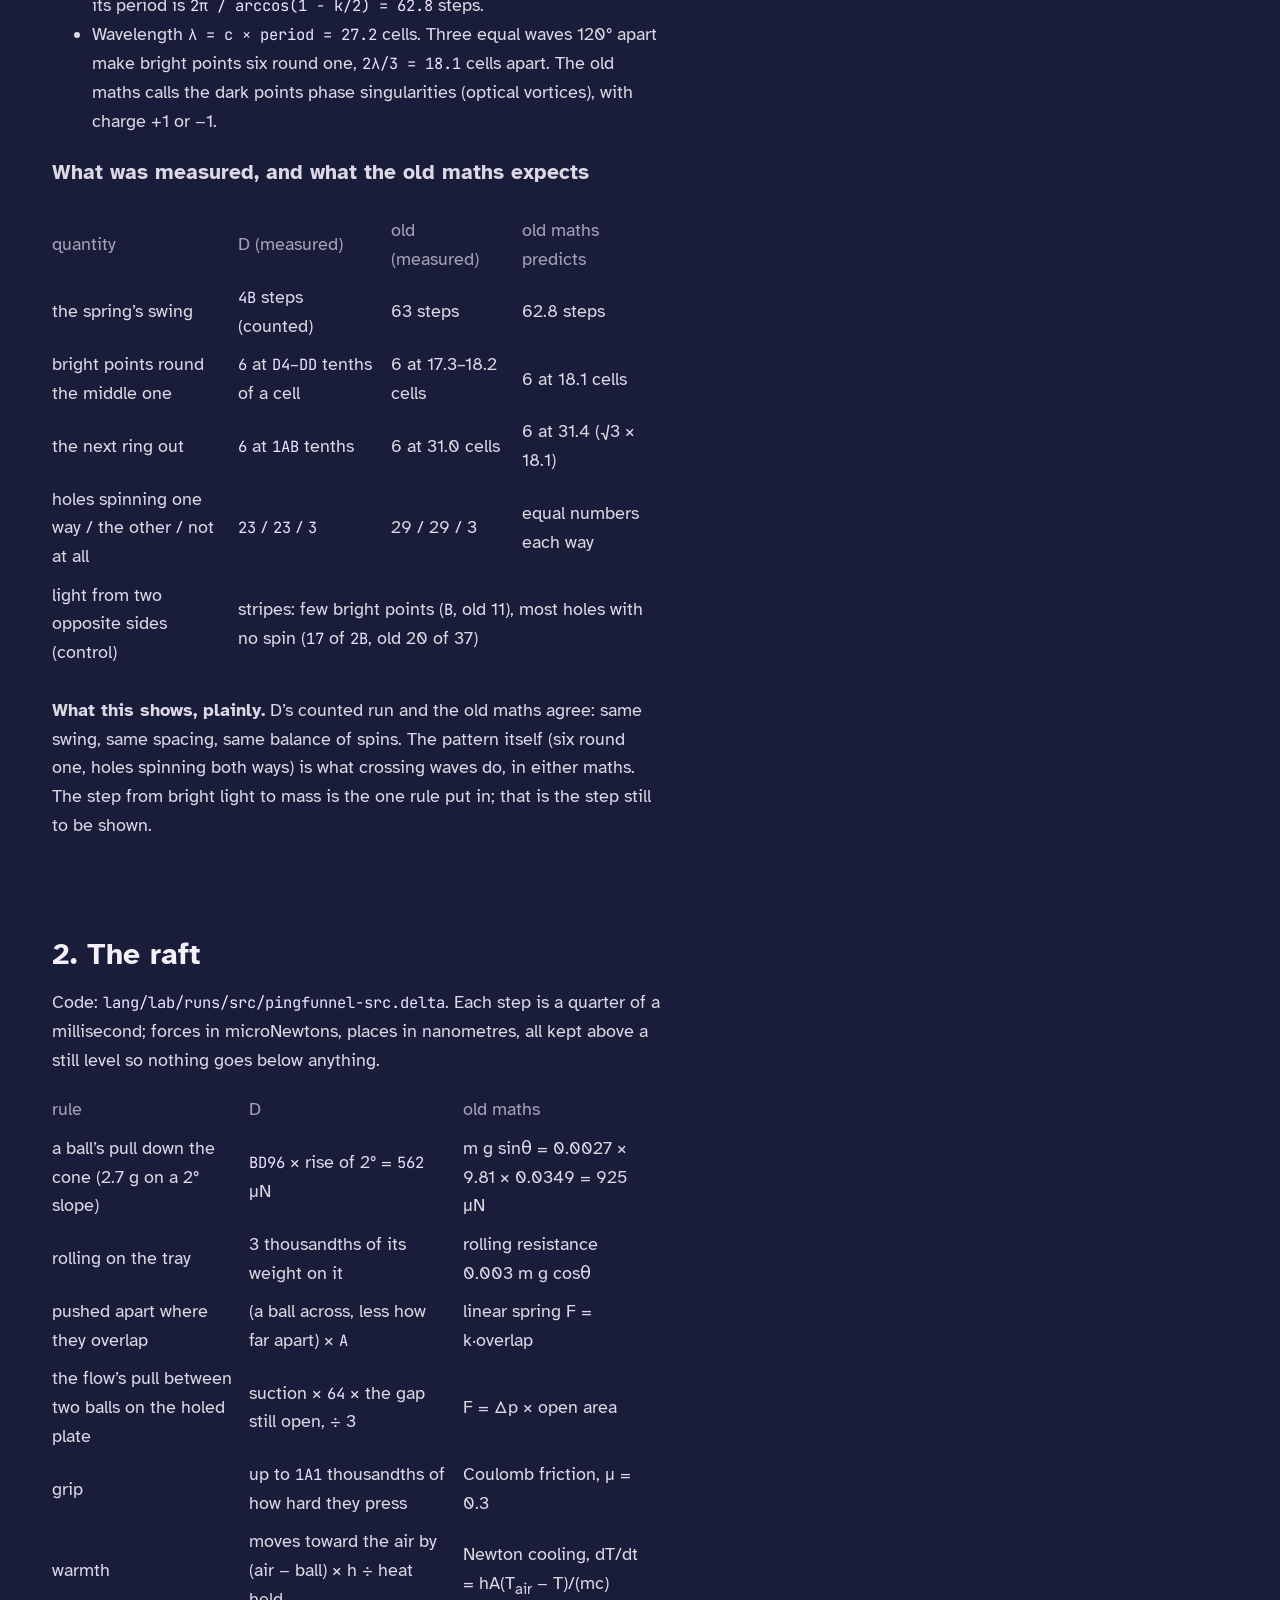
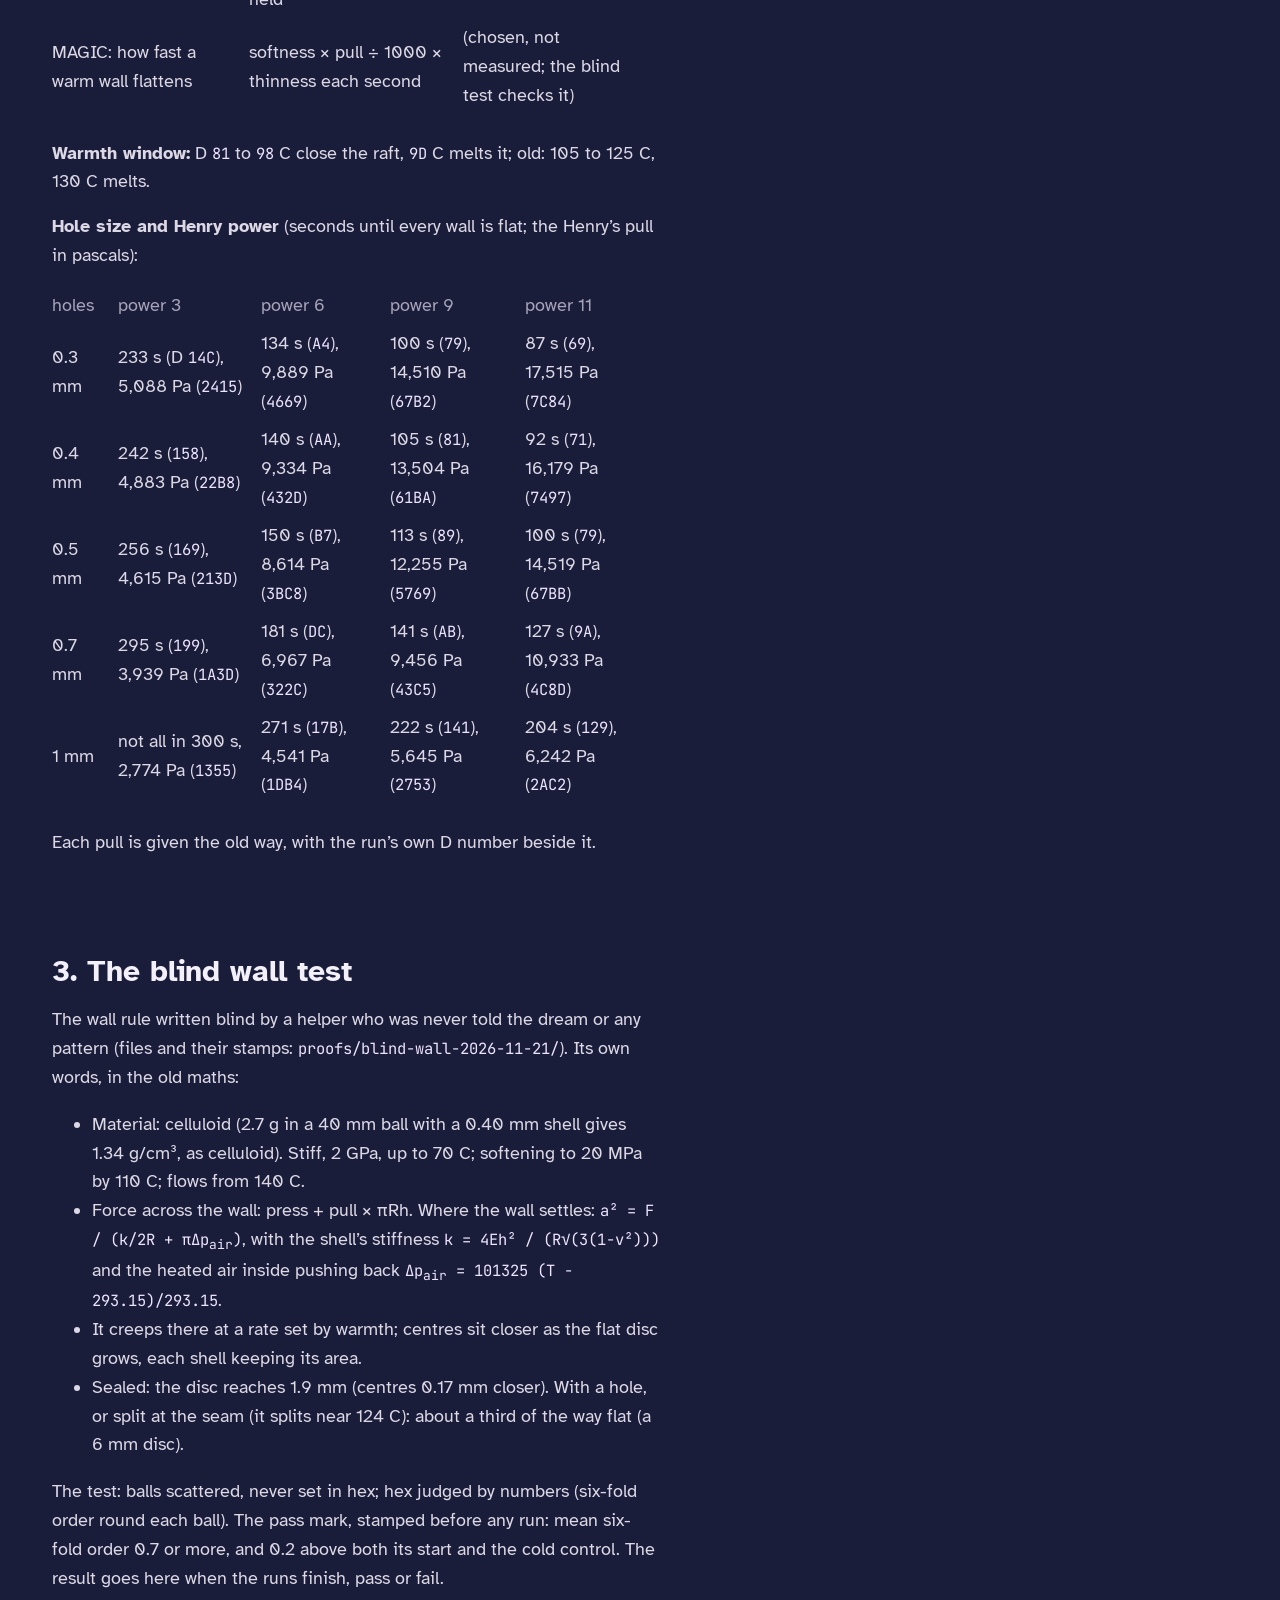
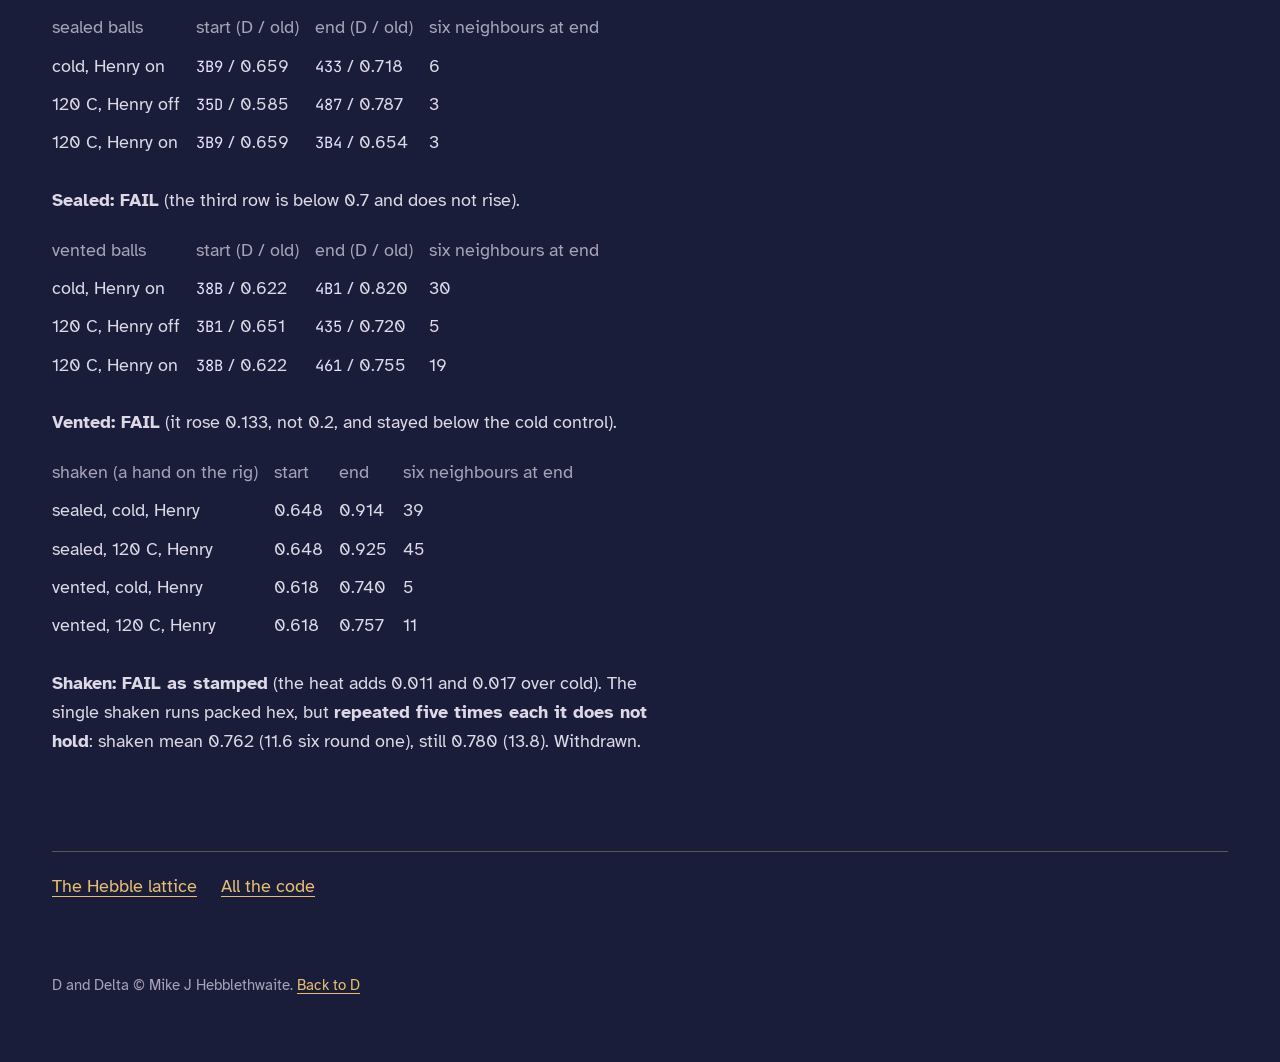
==== commit 9841a3d3: "repeat of the shaking test: FAIL (shaken 0.762 v still 0.780); part 2's finding withdrawn on the Heb" ====
--- a/site/calcs.html
+++ b/site/calcs.html
@@ -136,7 +136,8 @@
       <tr><td>vented, cold, Henry</td><td>0.618</td><td>0.740</td><td>5</td></tr>
       <tr><td>vented, 120 C, Henry</td><td>0.618</td><td>0.757</td><td>11</td></tr>
     </table>
-    <p><b>Shaken: FAIL as stamped</b> (the heat adds 0.011 and 0.017 over cold), <b>but the shaking itself packs hex</b>.</p>
+    <p><b>Shaken: FAIL as stamped</b> (the heat adds 0.011 and 0.017 over cold). The single shaken runs packed hex, but
+      <b>repeated five times each it does not hold</b>: shaken mean 0.762 (11.6 six round one), still 0.780 (13.8). Withdrawn.</p>
   </section>
 
   <nav class="pager"><a href="hebble.html">The Hebble lattice</a> <a href="https://github.com/mikehebblethwaite-hub/d-math">All the code</a></nav>
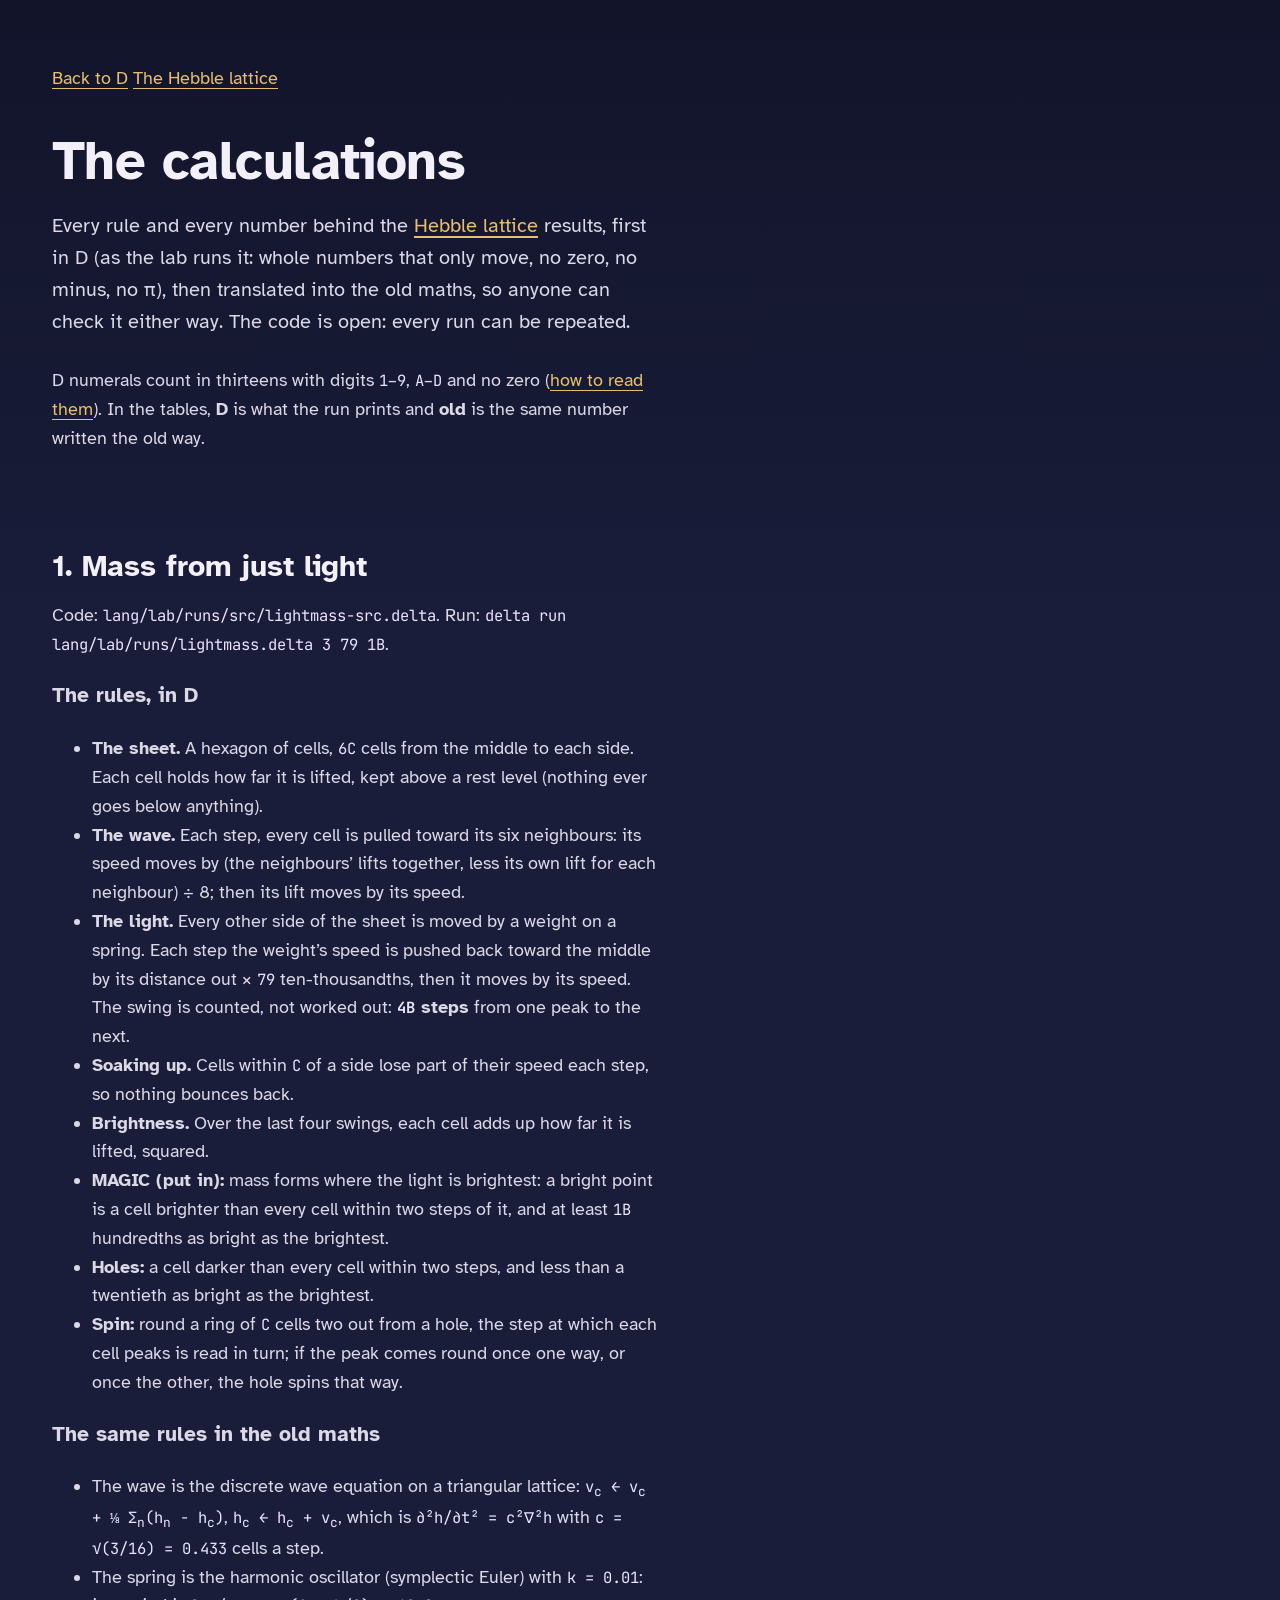
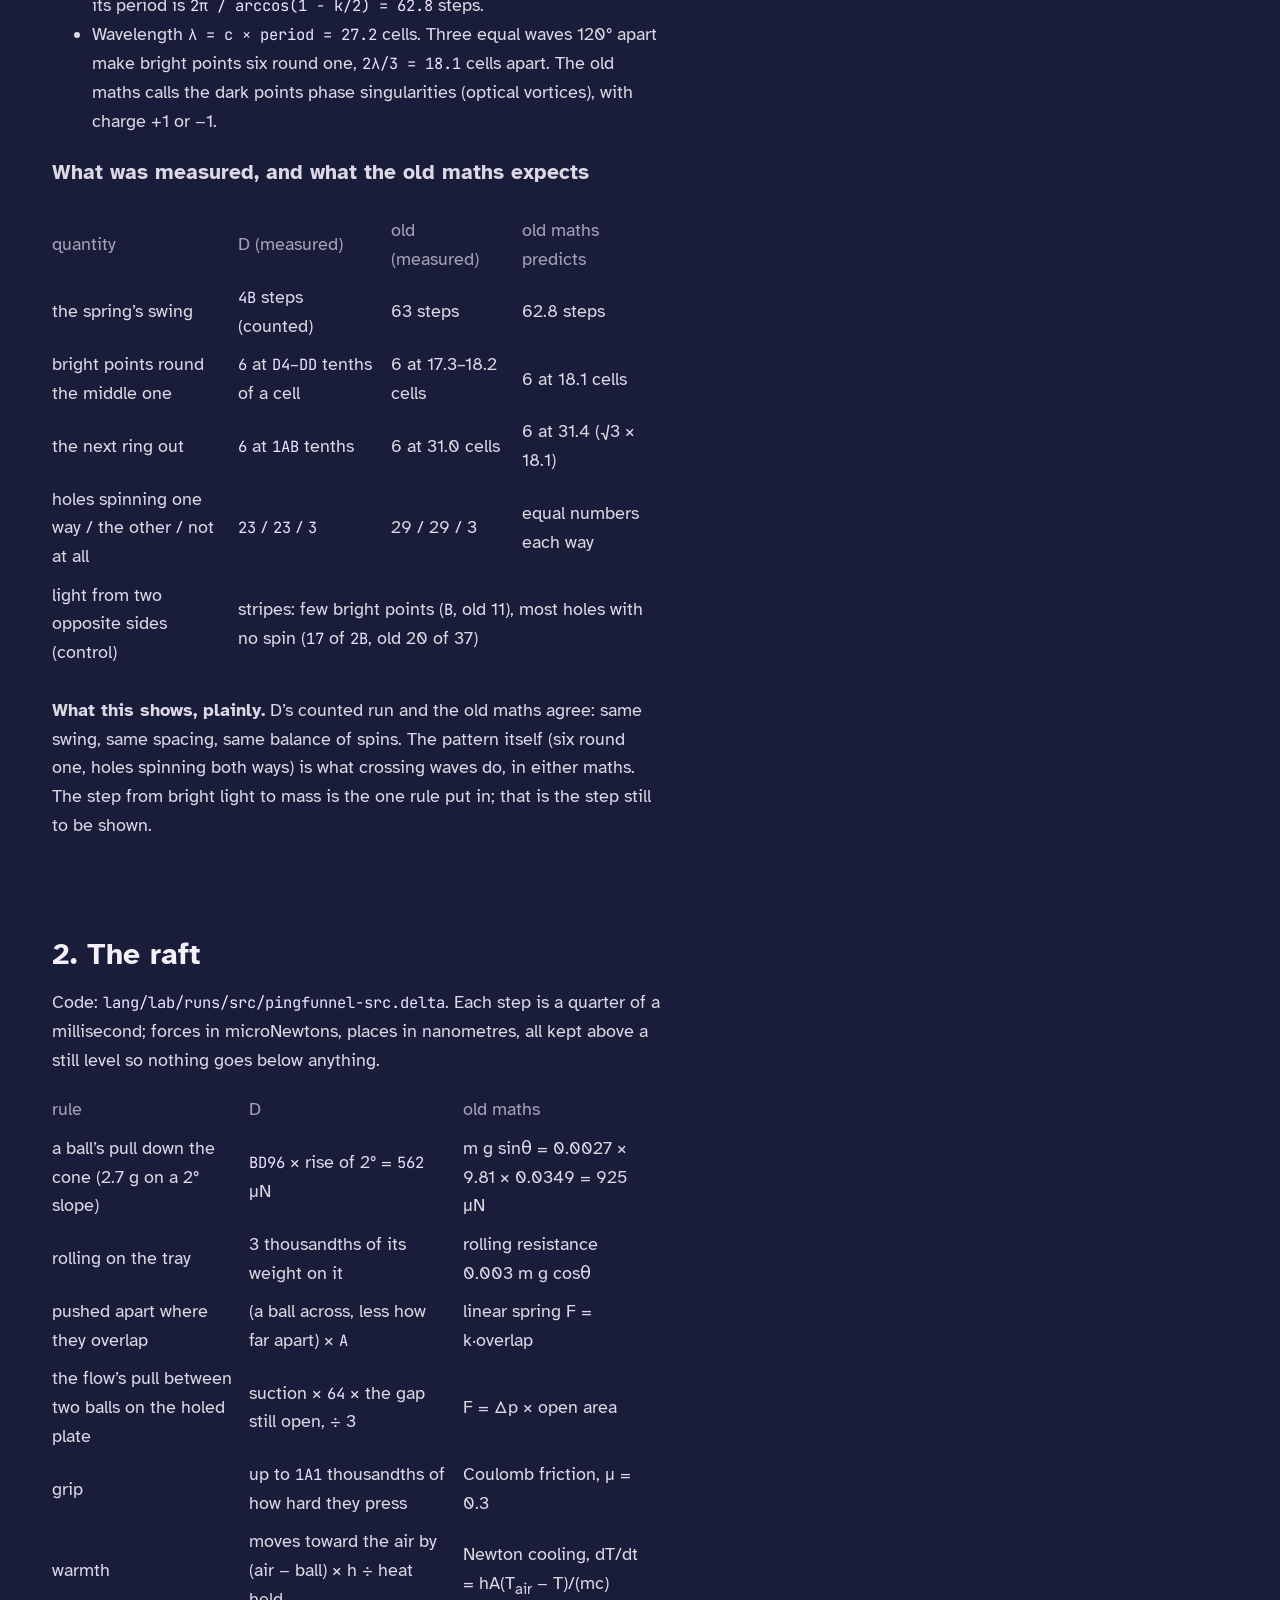
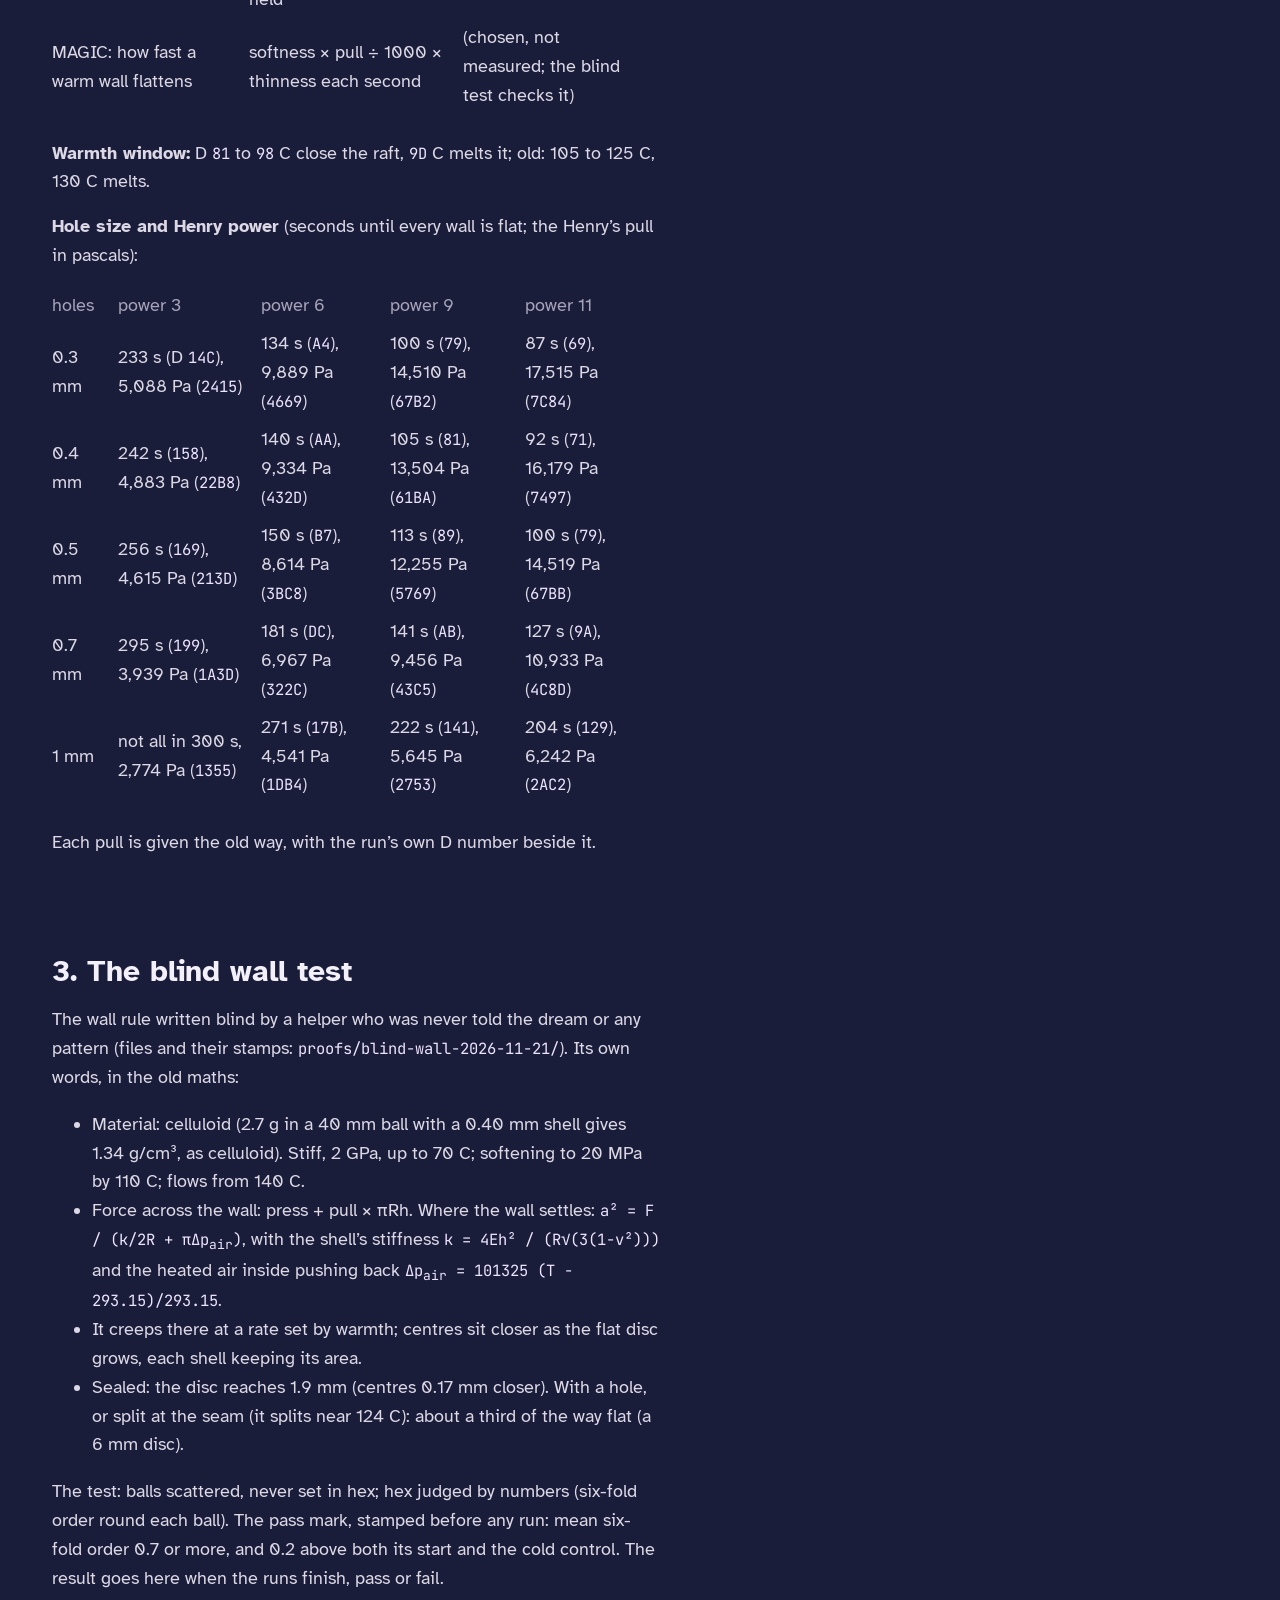
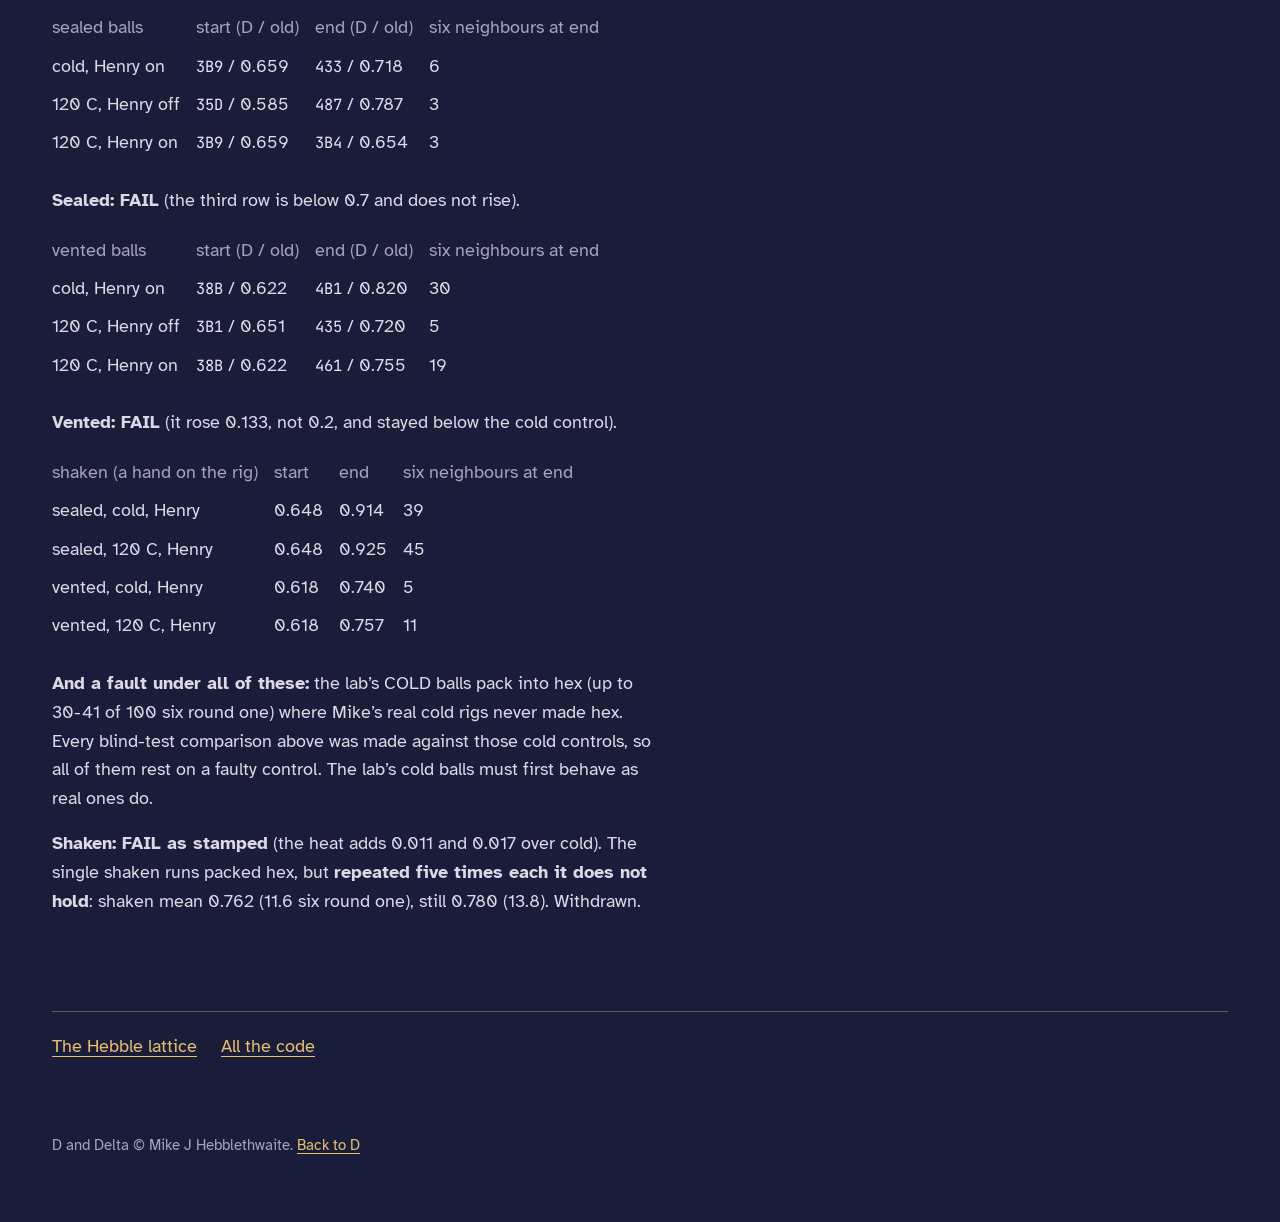
==== commit 16f2ff30: "the lab's cold balls pack hex where Mike's real cold rigs never did (Mike: bogus): a fault under eve" ====
--- a/site/calcs.html
+++ b/site/calcs.html
@@ -136,6 +136,9 @@
       <tr><td>vented, cold, Henry</td><td>0.618</td><td>0.740</td><td>5</td></tr>
       <tr><td>vented, 120 C, Henry</td><td>0.618</td><td>0.757</td><td>11</td></tr>
     </table>
+    <p><b>And a fault under all of these:</b> the lab&rsquo;s COLD balls pack into hex (up to 30-41 of 100 six round one)
+      where Mike&rsquo;s real cold rigs never made hex. Every blind-test comparison above was made against those cold
+      controls, so all of them rest on a faulty control. The lab&rsquo;s cold balls must first behave as real ones do.</p>
     <p><b>Shaken: FAIL as stamped</b> (the heat adds 0.011 and 0.017 over cold). The single shaken runs packed hex, but
       <b>repeated five times each it does not hold</b>: shaken mean 0.762 (11.6 six round one), still 0.780 (13.8). Withdrawn.</p>
   </section>
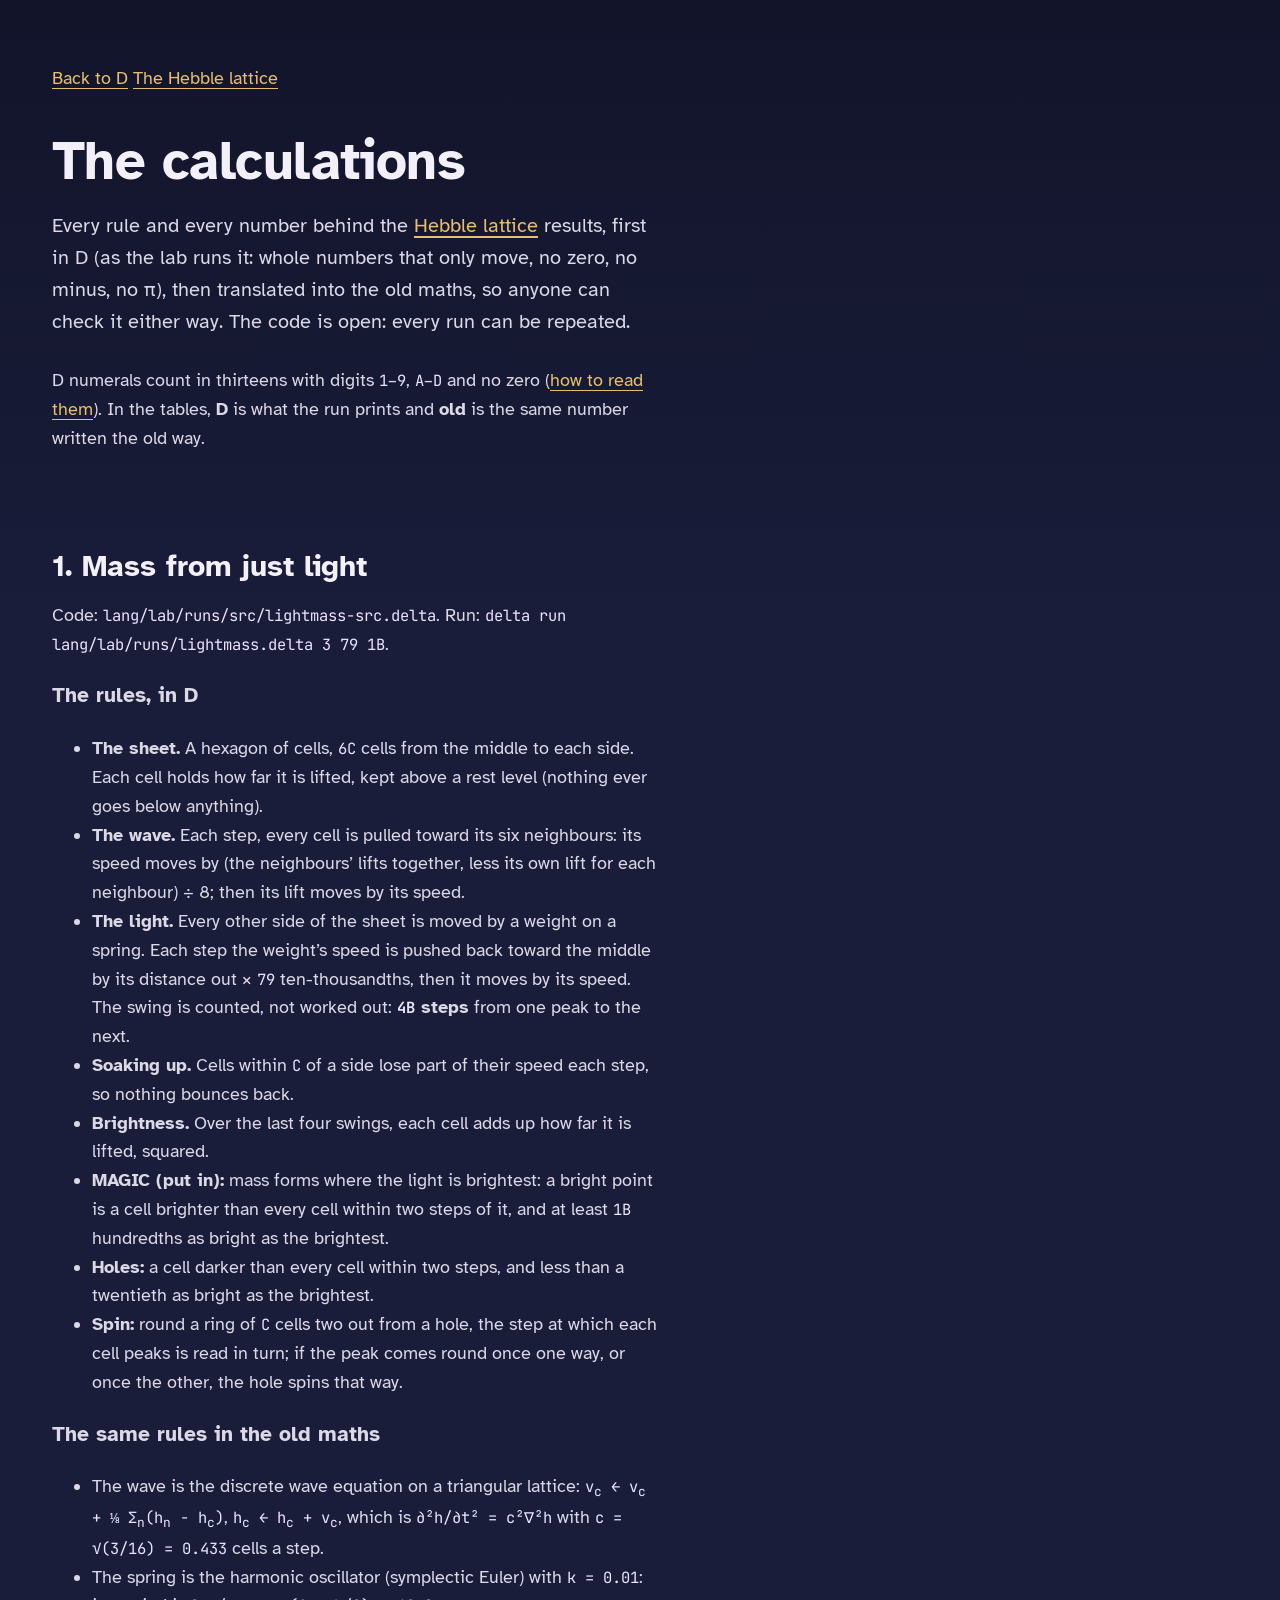
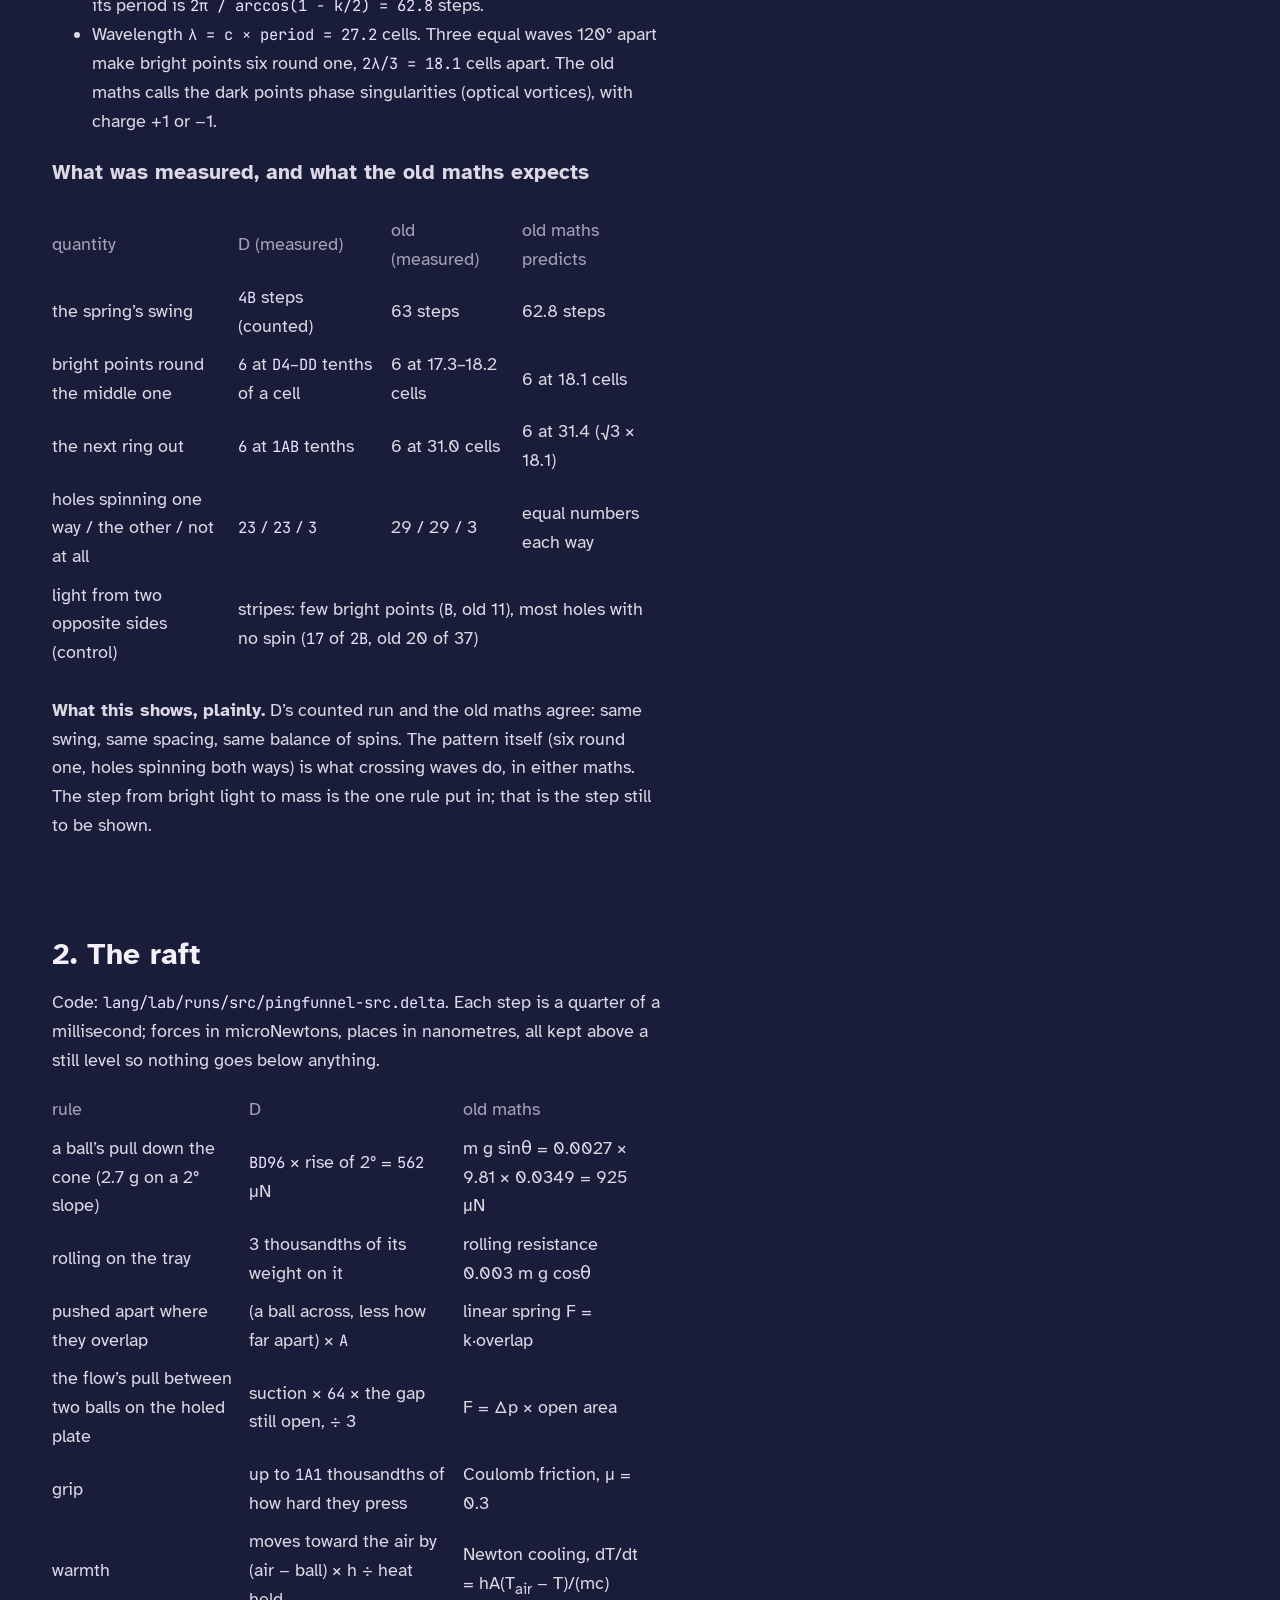
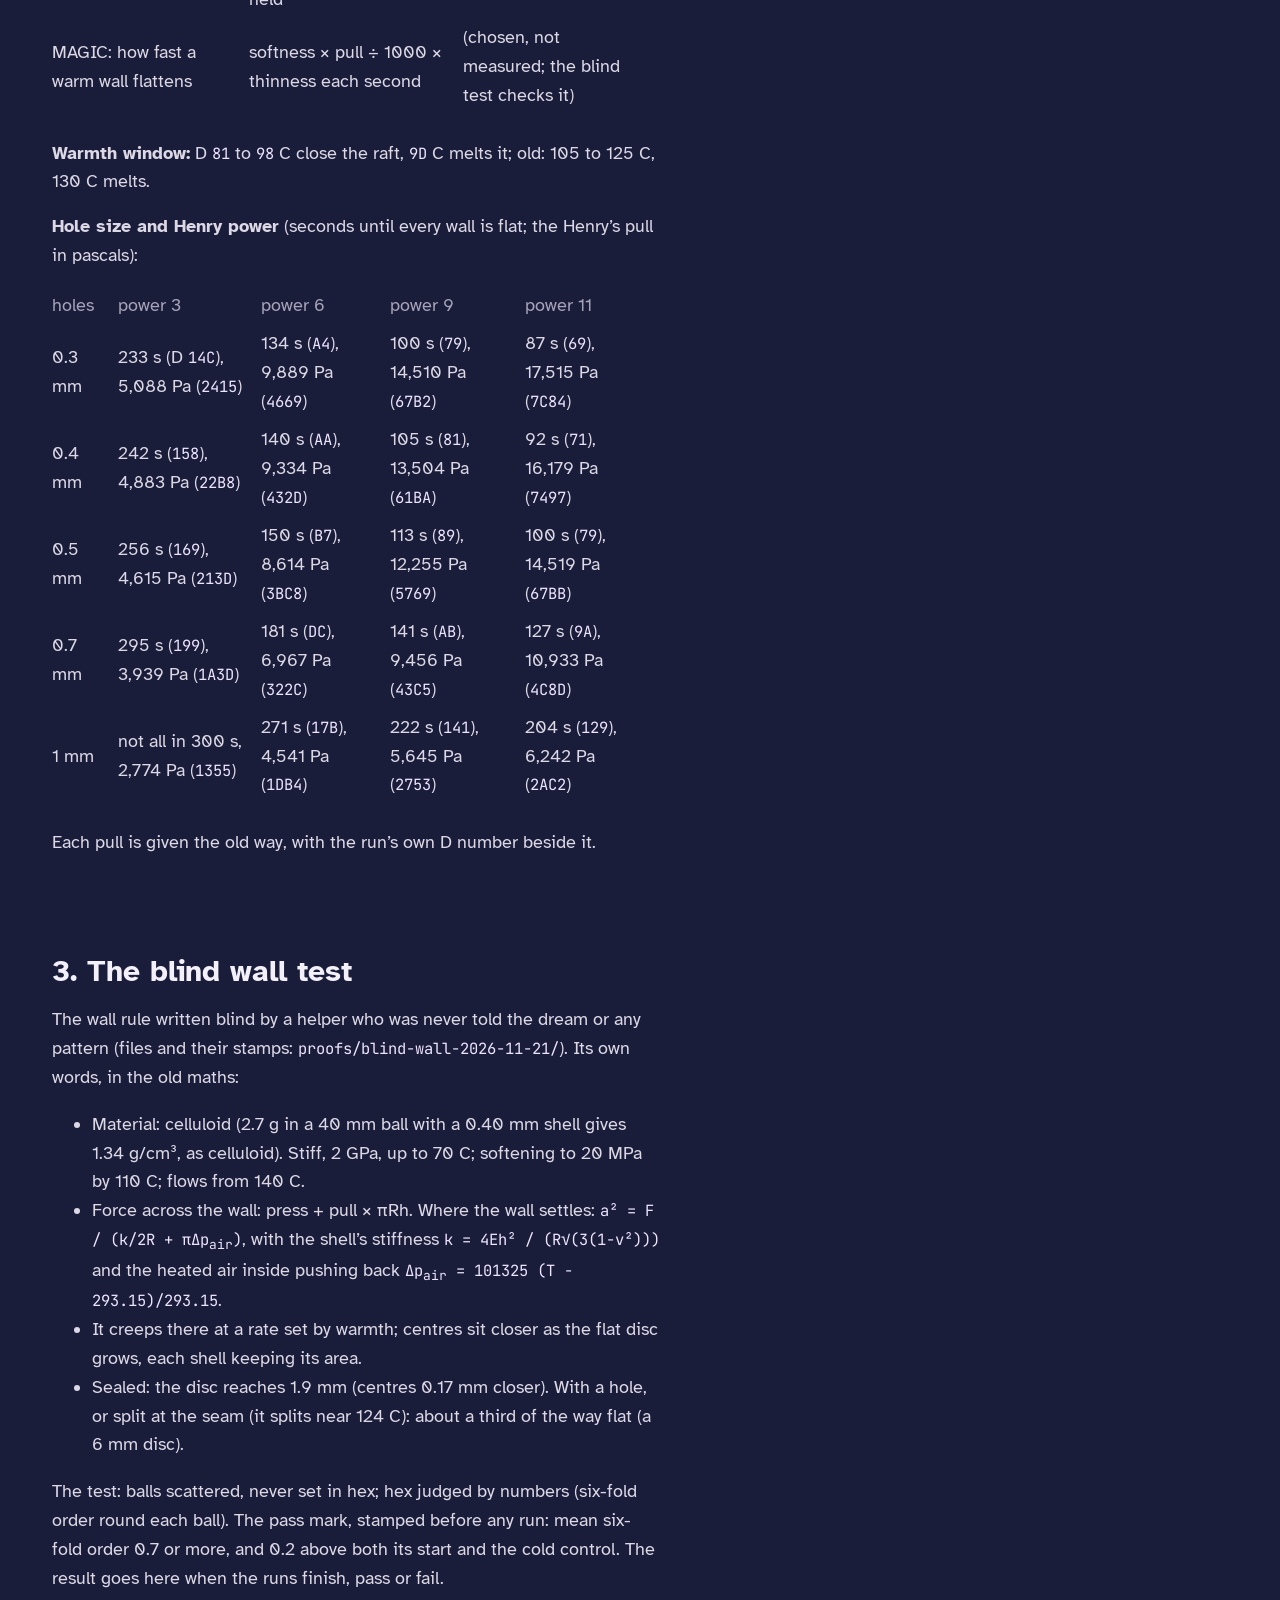
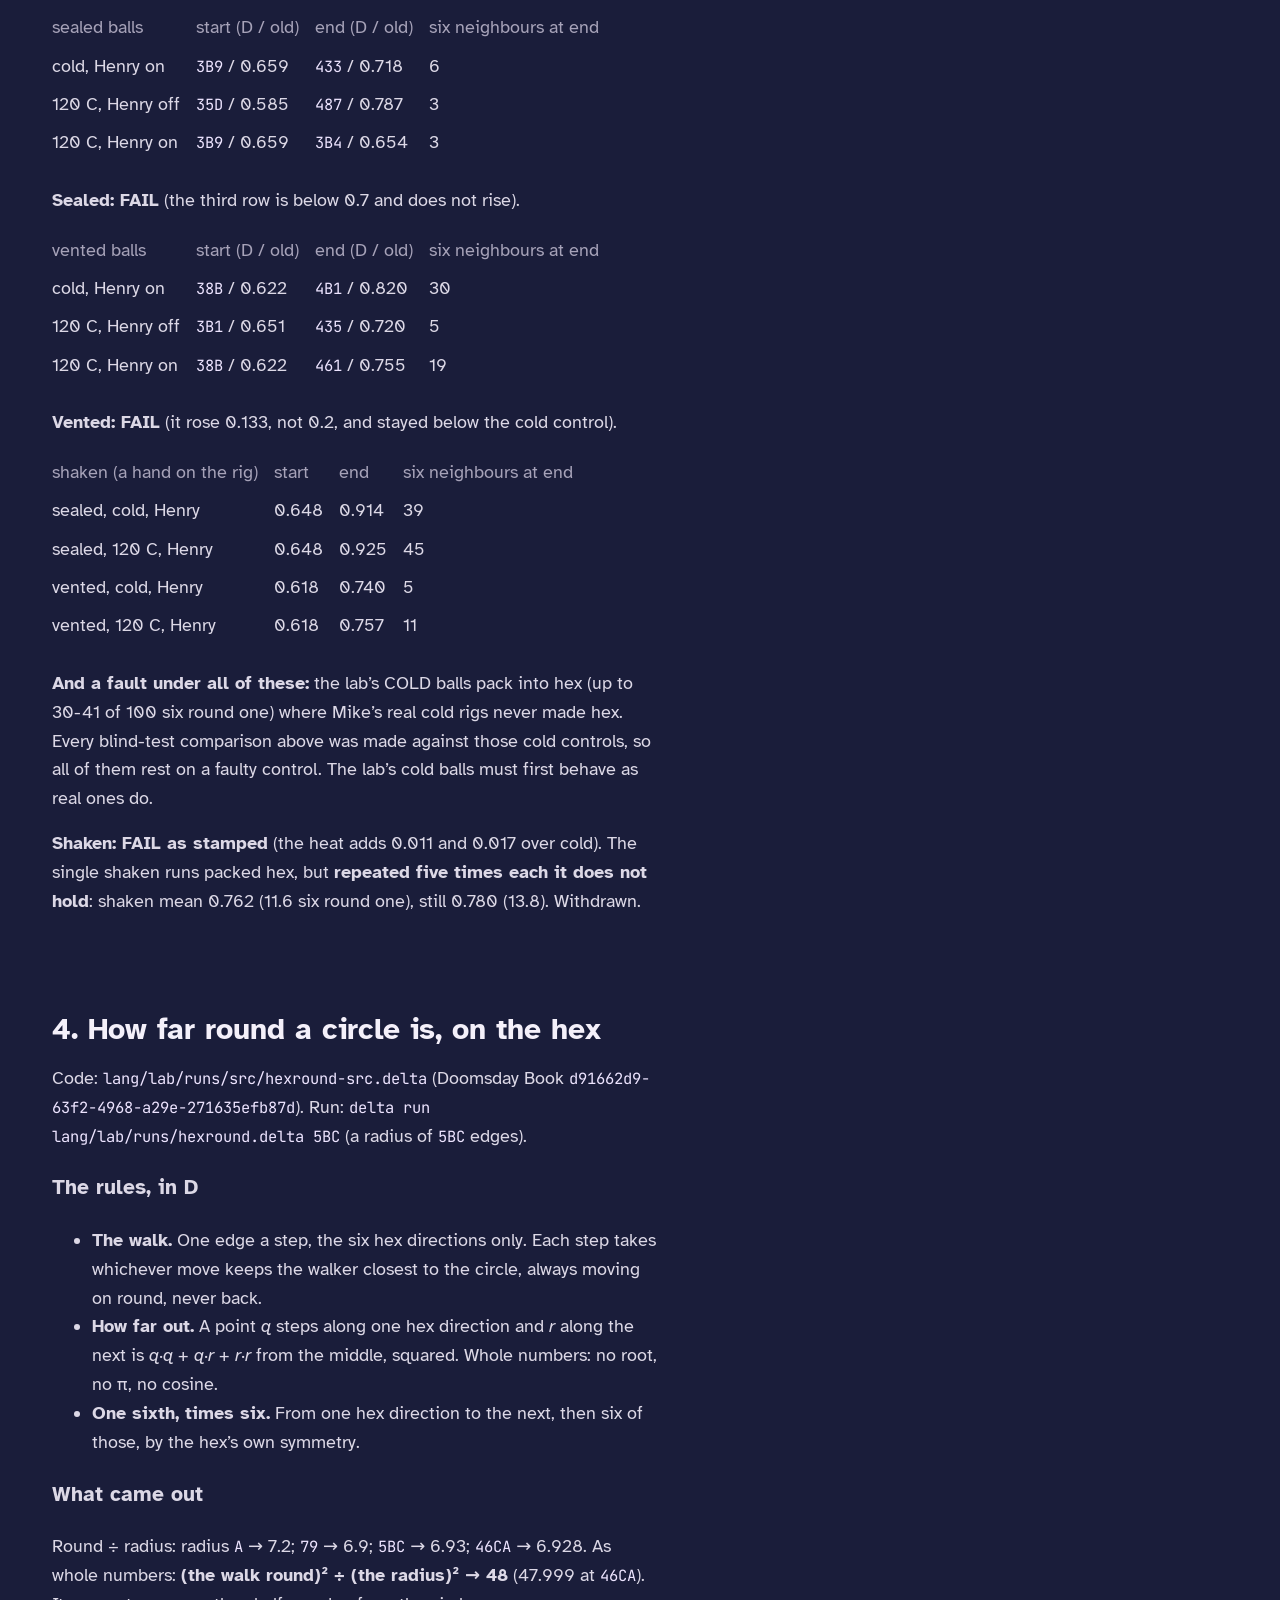
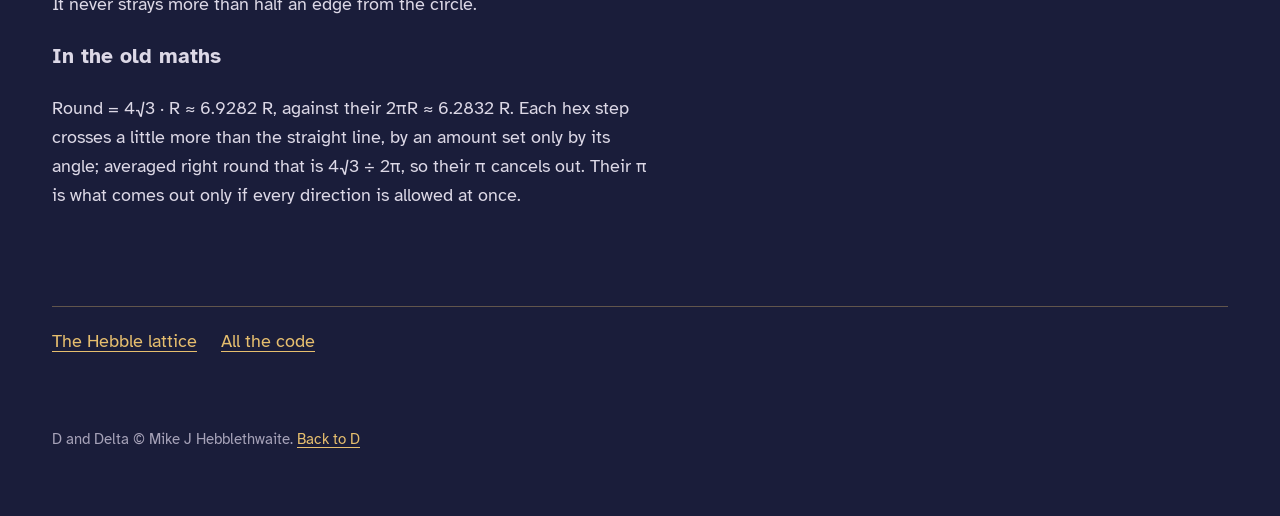
==== commit 28bb56fd: "hexround (numbered): a circle walked on the hex is 4 roots of 3 x R, (round/R)^2 -> 48, in whole num" ====
--- a/site/calcs.html
+++ b/site/calcs.html
@@ -143,6 +143,28 @@
       <b>repeated five times each it does not hold</b>: shaken mean 0.762 (11.6 six round one), still 0.780 (13.8). Withdrawn.</p>
   </section>
 
+  <section id="round">
+    <h2>4. How far round a circle is, on the hex</h2>
+    <p>Code: <code>lang/lab/runs/src/hexround-src.delta</code> (Doomsday Book <code>d91662d9-63f2-4968-a29e-271635efb87d</code>). Run:
+      <code>delta run lang/lab/runs/hexround.delta 5BC</code> (a radius of <code>5BC</code> edges).</p>
+    <h3>The rules, in D</h3>
+    <ul>
+      <li><b>The walk.</b> One edge a step, the six hex directions only. Each step takes whichever move keeps the walker
+        closest to the circle, always moving on round, never back.</li>
+      <li><b>How far out.</b> A point <i>q</i> steps along one hex direction and <i>r</i> along the next is
+        <i>q&middot;q + q&middot;r + r&middot;r</i> from the middle, squared. Whole numbers: no root, no &pi;, no cosine.</li>
+      <li><b>One sixth, times six.</b> From one hex direction to the next, then six of those, by the hex&rsquo;s own symmetry.</li>
+    </ul>
+    <h3>What came out</h3>
+    <p>Round &divide; radius: radius <code>A</code> &rarr; 7.2; <code>79</code> &rarr; 6.9; <code>5BC</code> &rarr; 6.93;
+      <code>46CA</code> &rarr; 6.928. As whole numbers: <b>(the walk round)&sup2; &divide; (the radius)&sup2; &rarr; 48</b>
+      (47.999 at <code>46CA</code>). It never strays more than half an edge from the circle.</p>
+    <h3>In the old maths</h3>
+    <p>Round = 4&radic;3 &middot; R &asymp; 6.9282 R, against their 2&pi;R &asymp; 6.2832 R. Each hex step crosses a little
+      more than the straight line, by an amount set only by its angle; averaged right round that is 4&radic;3 &divide; 2&pi;,
+      so their &pi; cancels out. Their &pi; is what comes out only if every direction is allowed at once.</p>
+  </section>
+
   <nav class="pager"><a href="hebble.html">The Hebble lattice</a> <a href="https://github.com/mikehebblethwaite-hub/d-math">All the code</a></nav>
 </div>
 <footer class="site"><p>D and Delta &copy; Mike J Hebblethwaite. <a href="index.html">Back to D</a></p></footer>
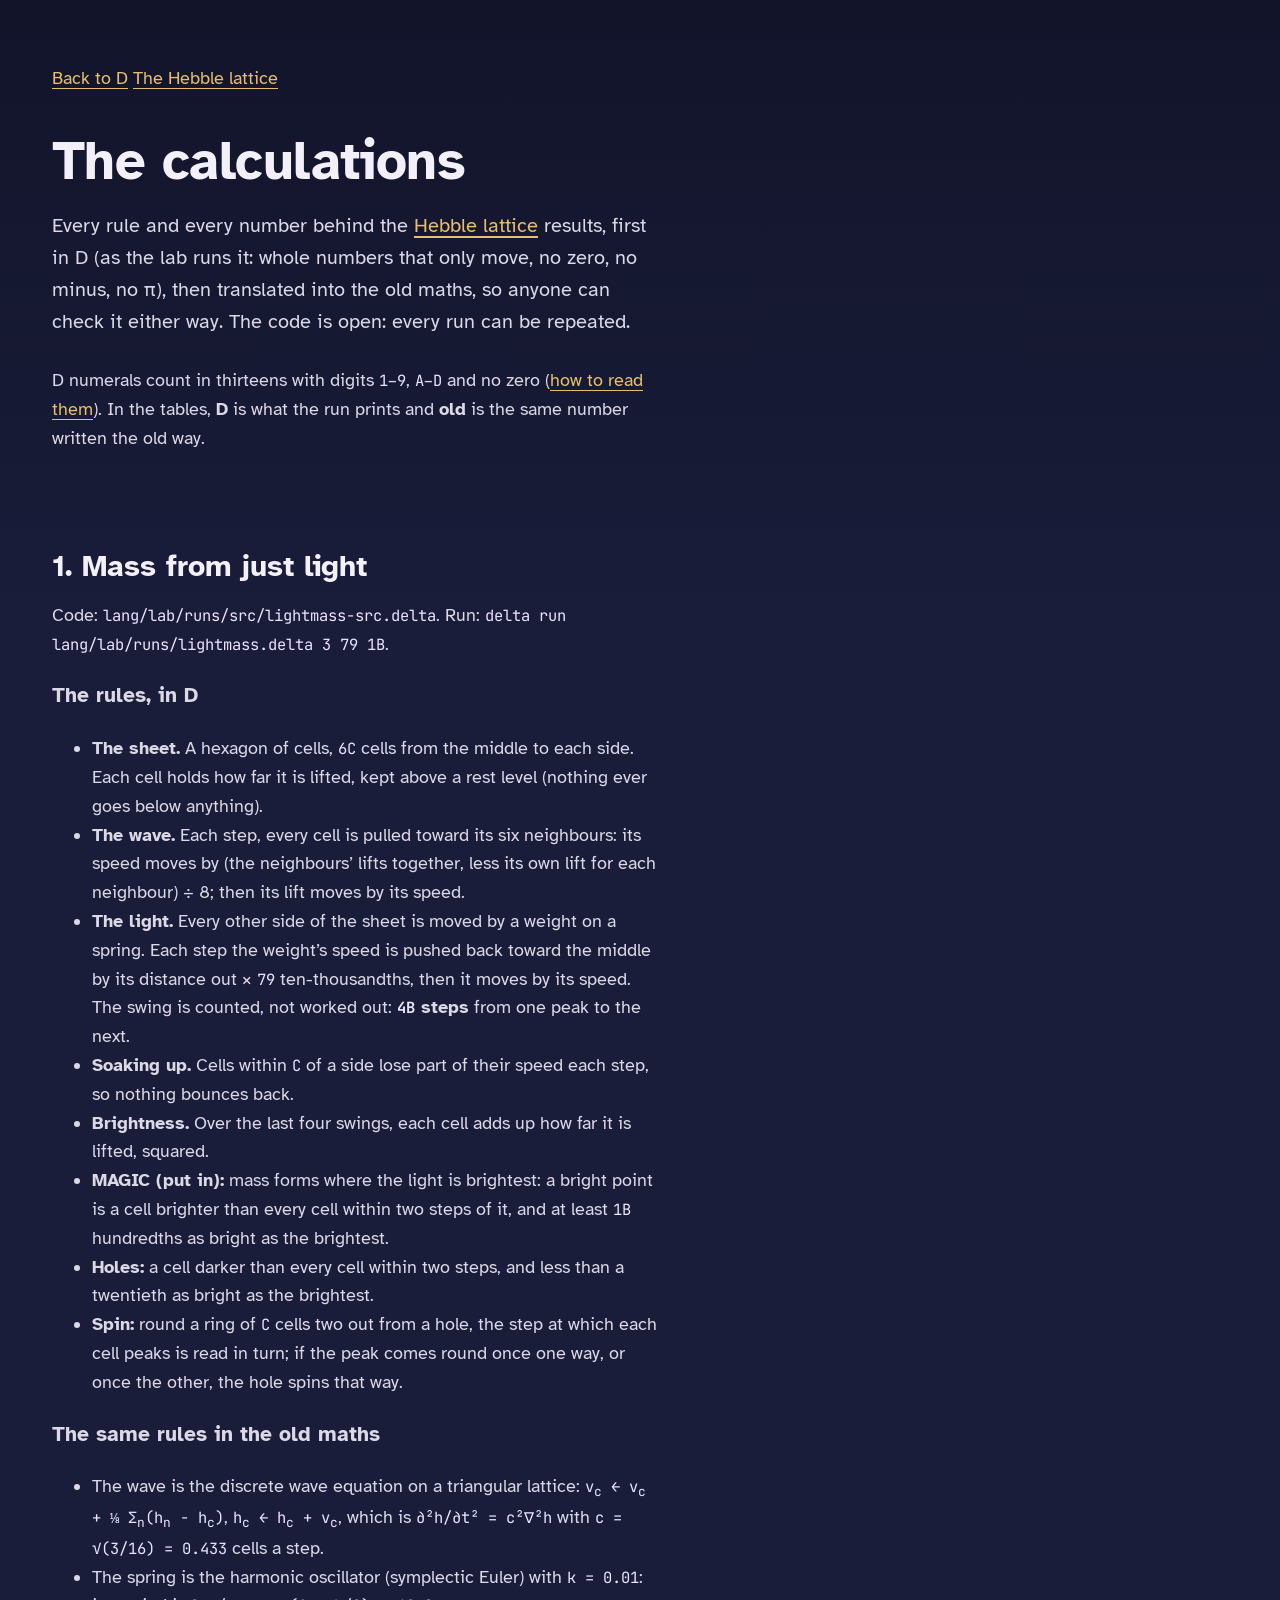
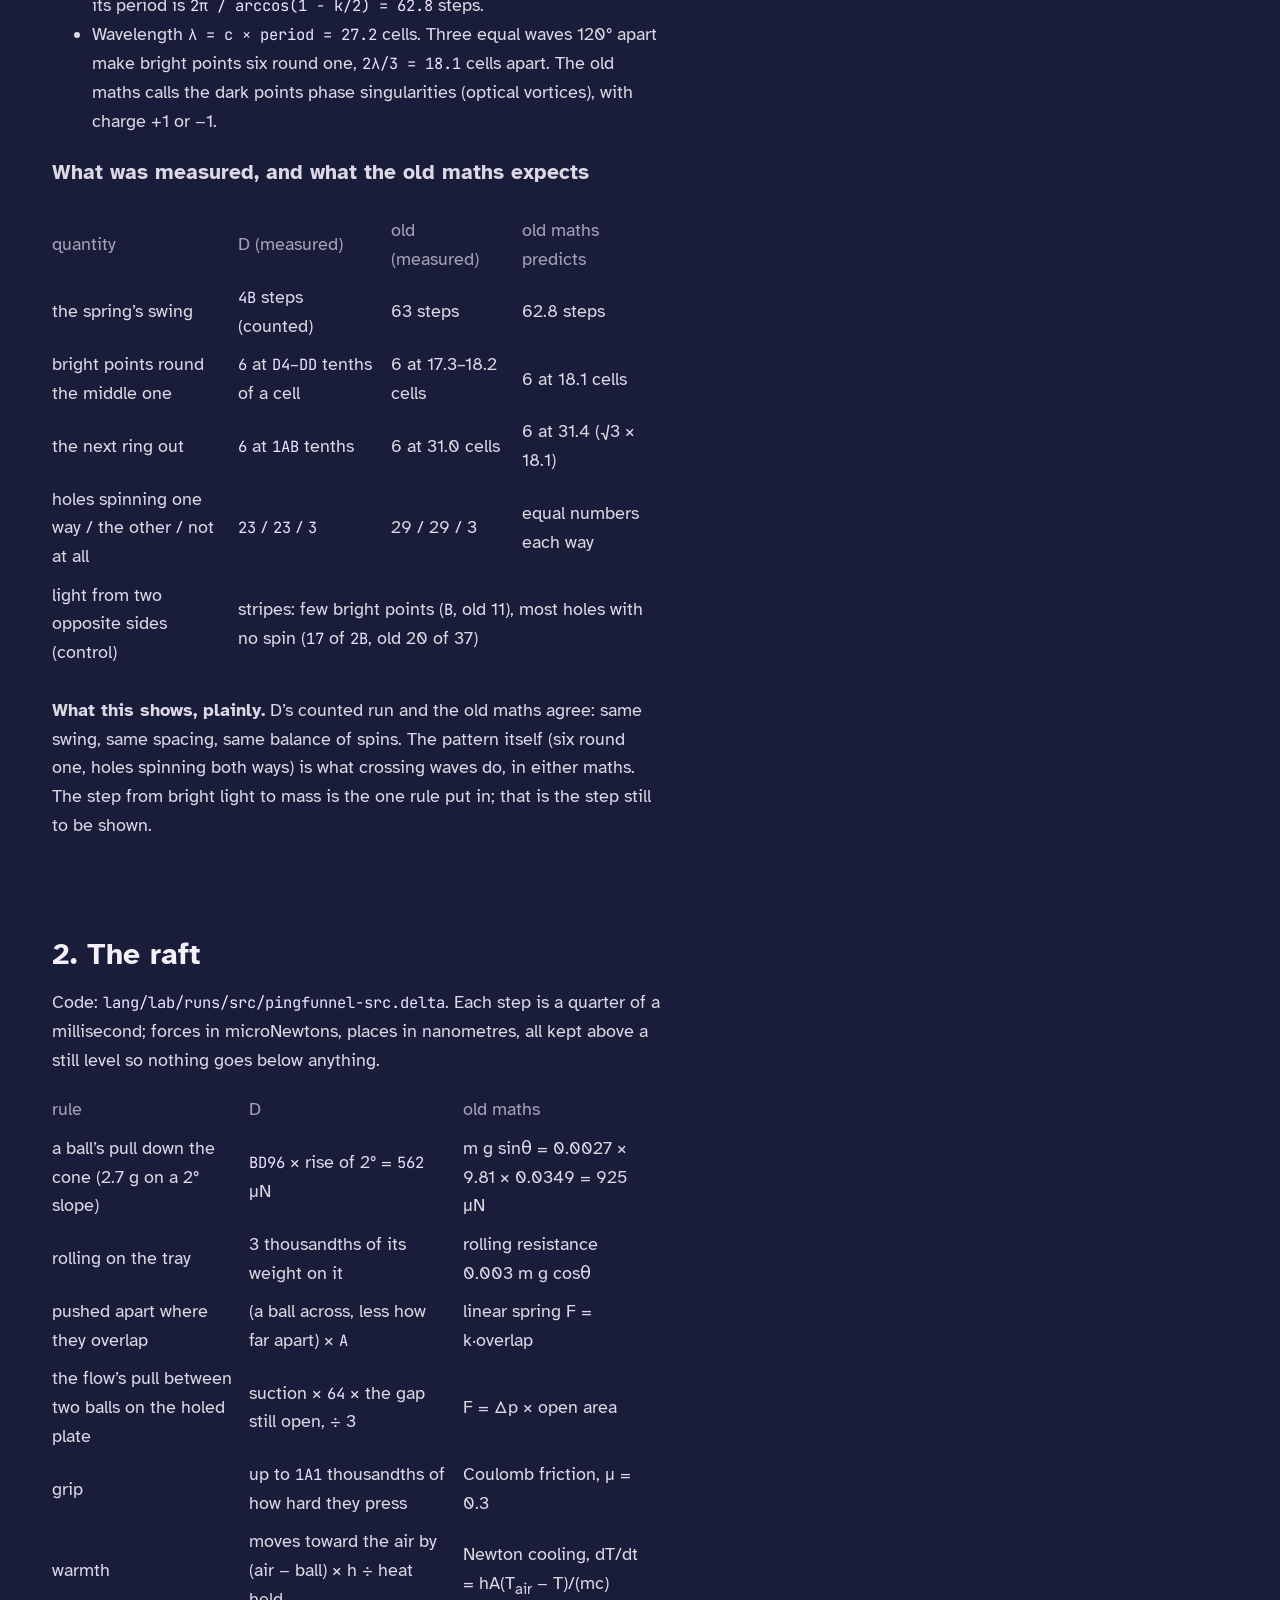
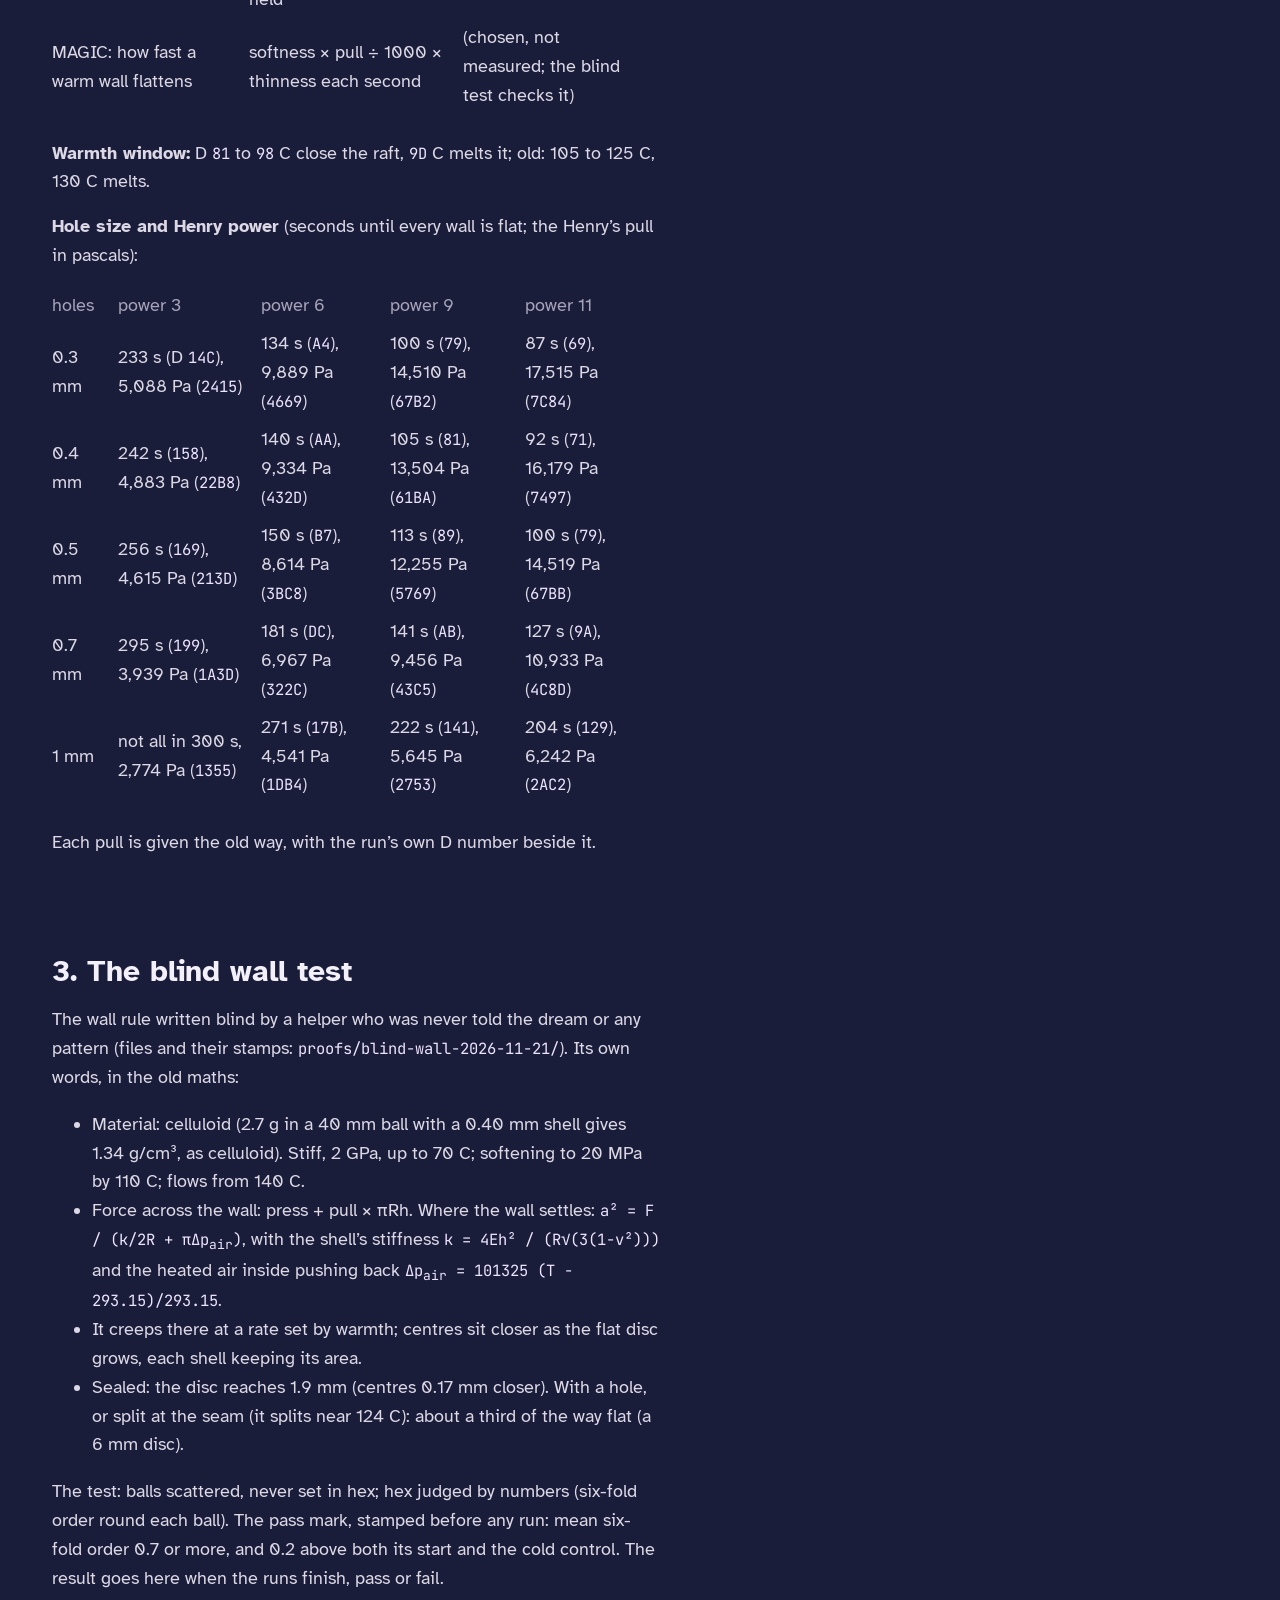
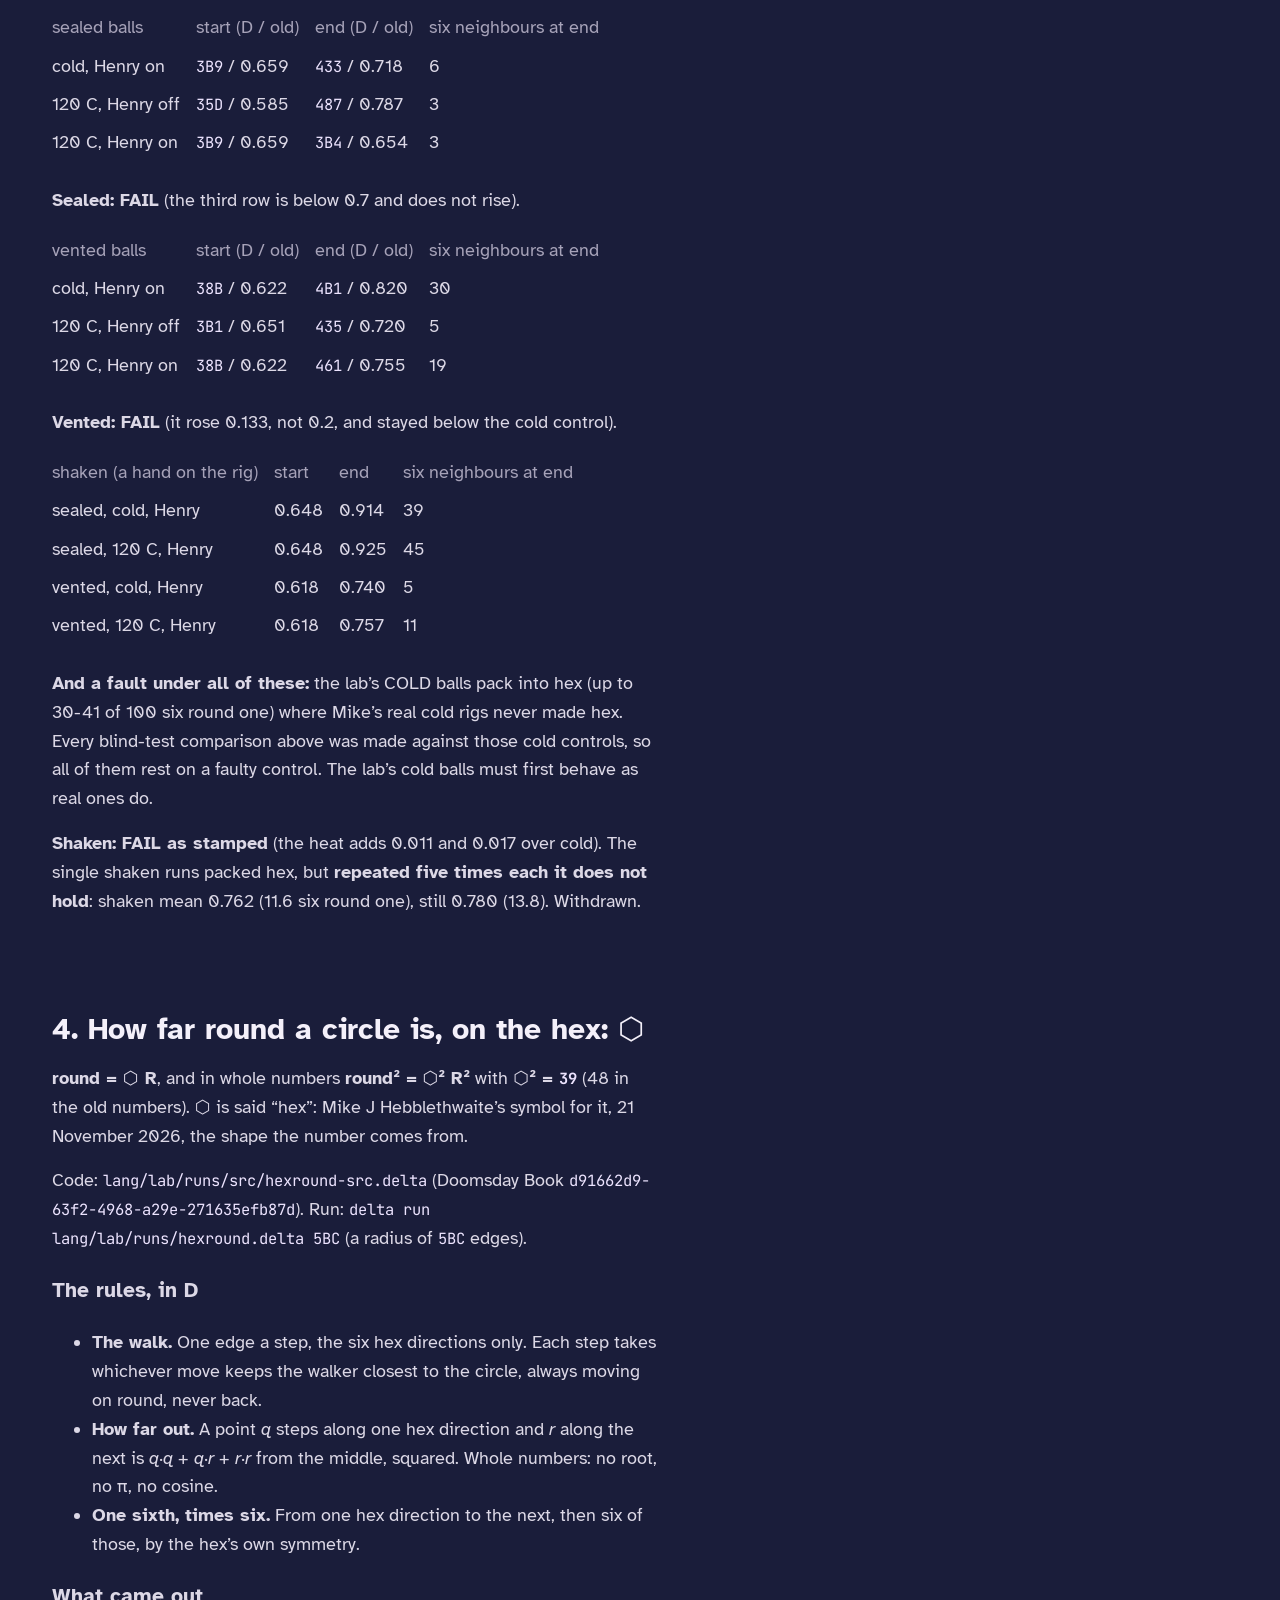
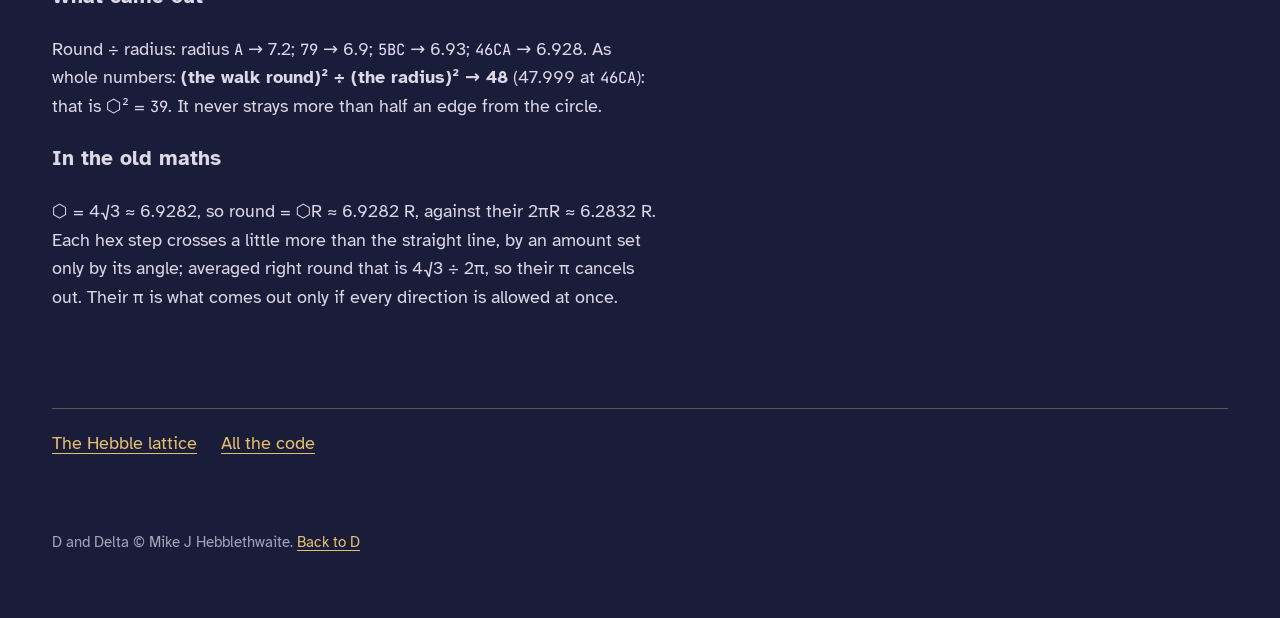
==== commit 92843f0b: "the hex constant gets Mike's symbol ⬡ (round = ⬡R, ⬡² = 39 in D); calcs page, diary 2D Co-Authored-B" ====
--- a/site/calcs.html
+++ b/site/calcs.html
@@ -144,7 +144,10 @@
   </section>
 
   <section id="round">
-    <h2>4. How far round a circle is, on the hex</h2>
+    <h2>4. How far round a circle is, on the hex: &#x2B21;</h2>
+    <p class="lead"><b>round = &#x2B21; R</b>, and in whole numbers <b>round&sup2; = &#x2B21;&sup2; R&sup2;</b> with
+      <b>&#x2B21;&sup2; = <code>39</code></b> (48 in the old numbers). &#x2B21; is said &ldquo;hex&rdquo;: Mike J
+      Hebblethwaite&rsquo;s symbol for it, 21 November 2026, the shape the number comes from.</p>
     <p>Code: <code>lang/lab/runs/src/hexround-src.delta</code> (Doomsday Book <code>d91662d9-63f2-4968-a29e-271635efb87d</code>). Run:
       <code>delta run lang/lab/runs/hexround.delta 5BC</code> (a radius of <code>5BC</code> edges).</p>
     <h3>The rules, in D</h3>
@@ -158,9 +161,9 @@
     <h3>What came out</h3>
     <p>Round &divide; radius: radius <code>A</code> &rarr; 7.2; <code>79</code> &rarr; 6.9; <code>5BC</code> &rarr; 6.93;
       <code>46CA</code> &rarr; 6.928. As whole numbers: <b>(the walk round)&sup2; &divide; (the radius)&sup2; &rarr; 48</b>
-      (47.999 at <code>46CA</code>). It never strays more than half an edge from the circle.</p>
+      (47.999 at <code>46CA</code>): that is &#x2B21;&sup2; = <code>39</code>. It never strays more than half an edge from the circle.</p>
     <h3>In the old maths</h3>
-    <p>Round = 4&radic;3 &middot; R &asymp; 6.9282 R, against their 2&pi;R &asymp; 6.2832 R. Each hex step crosses a little
+    <p>&#x2B21; = 4&radic;3 &asymp; 6.9282, so round = &#x2B21;R &asymp; 6.9282 R, against their 2&pi;R &asymp; 6.2832 R. Each hex step crosses a little
       more than the straight line, by an amount set only by its angle; averaged right round that is 4&radic;3 &divide; 2&pi;,
       so their &pi; cancels out. Their &pi; is what comes out only if every direction is allowed at once.</p>
   </section>
